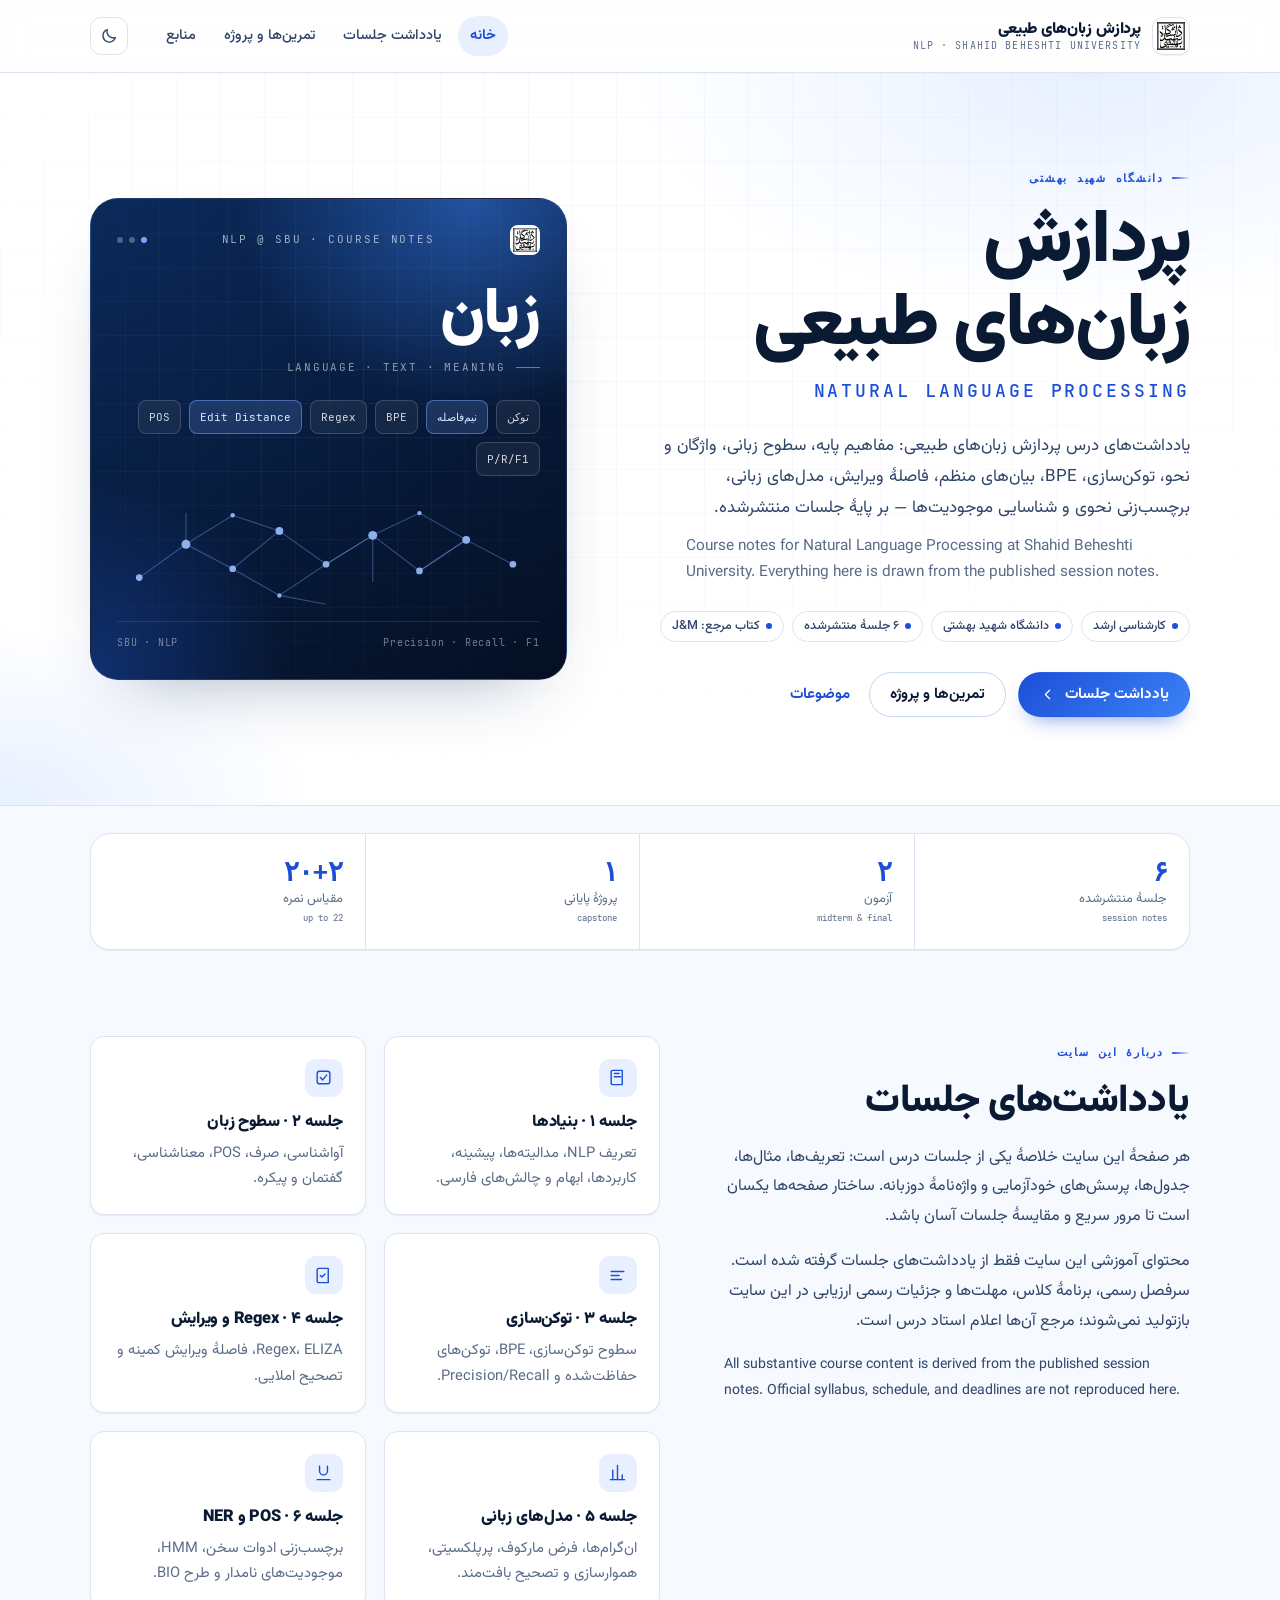
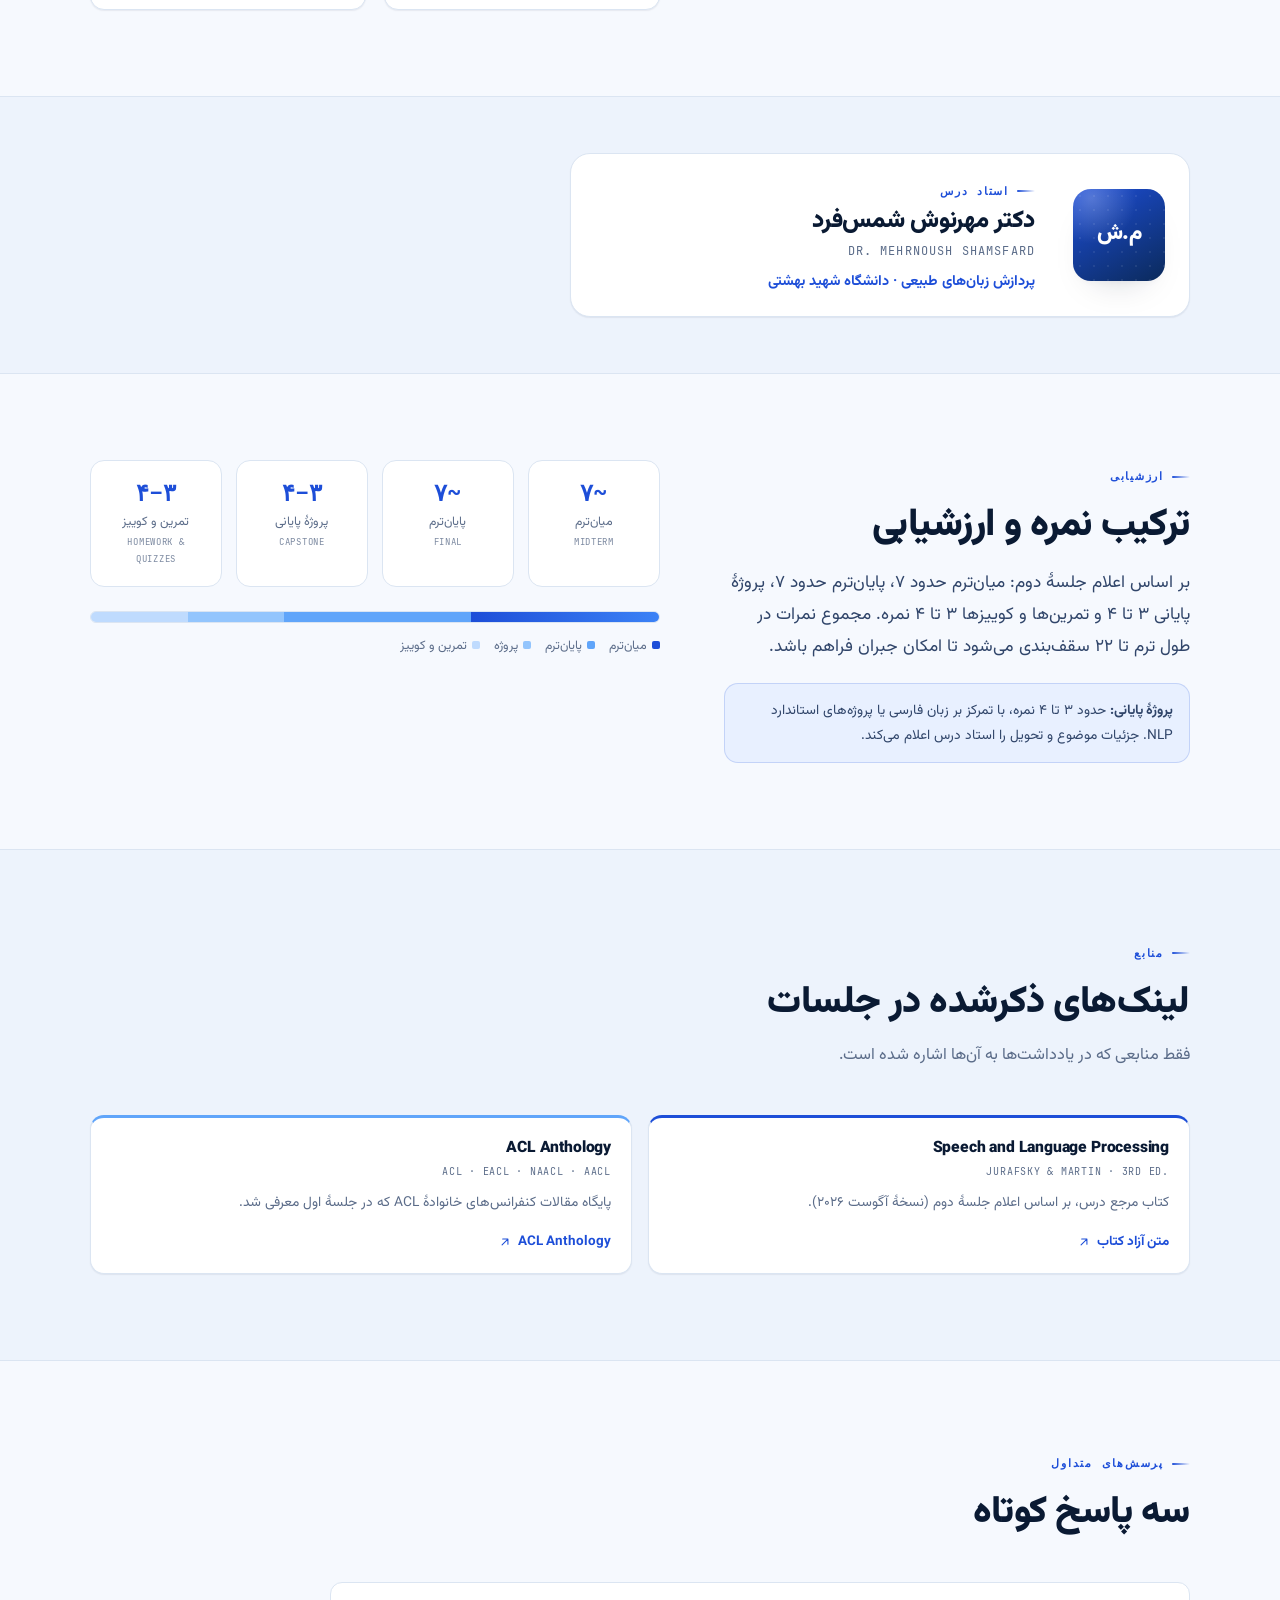
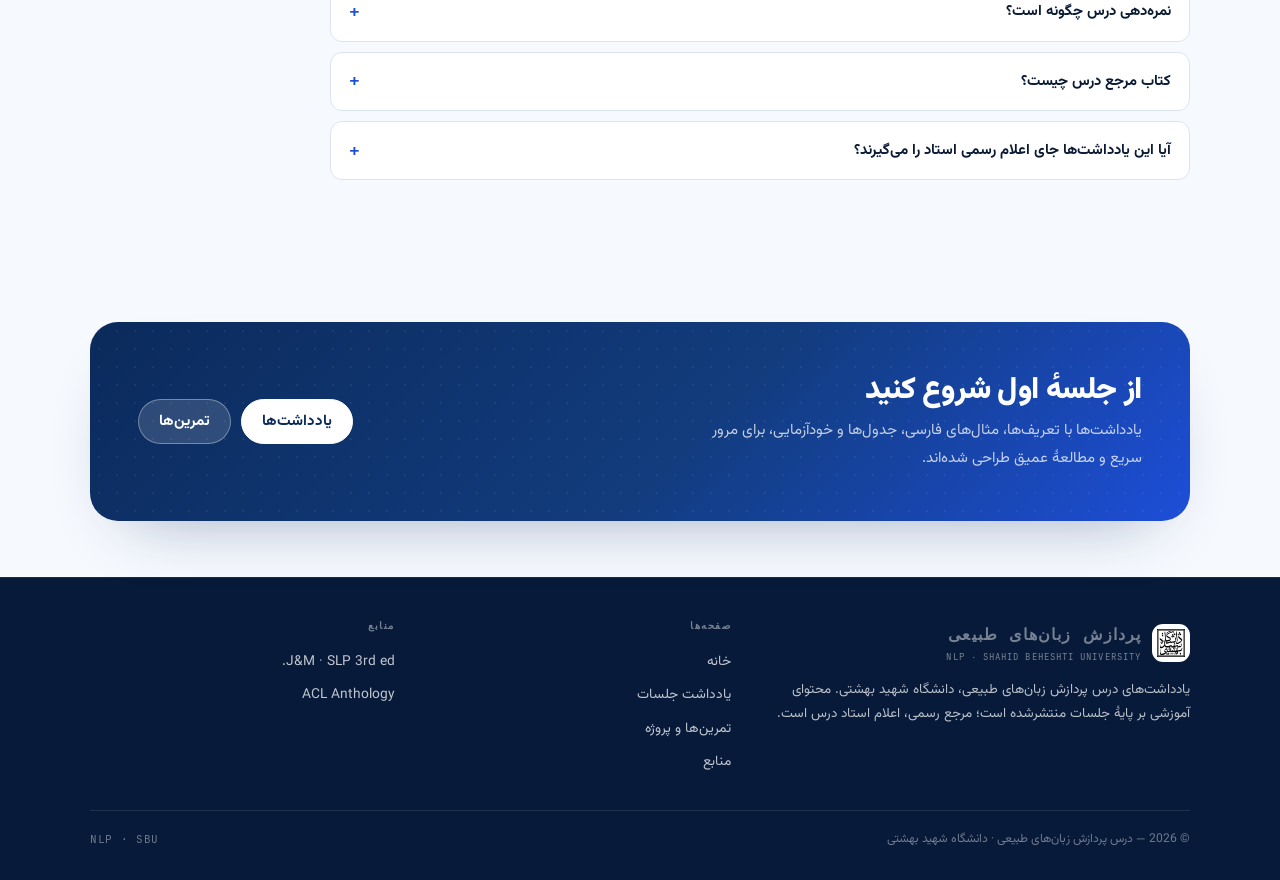
==== index.html @ 265411c3 "Remove schedule table from home page The session table duplicated the topic cards on the same page a" ====
<!doctype html>
<html lang="fa" dir="rtl">
<head>
<meta charset="utf-8">
<meta name="viewport" content="width=device-width, initial-scale=1, viewport-fit=cover">
<title>پردازش زبان‌های طبیعی — دانشگاه شهید بهشتی</title>
<meta name="description" content="یادداشت‌های درس پردازش زبان‌های طبیعی، دانشگاه شهید بهشتی — دکتر مهرنوش شمس‌فرد. مفاهیم پایه، سطوح زبانی، توکن‌سازی، ارزیابی و پیش‌پردازش.">
<meta name="theme-color" content="#1d4ed8">
<meta property="og:title" content="پردازش زبان‌های طبیعی — دانشگاه شهید بهشتی">
<meta property="og:description" content="یادداشت جلسات و منابع درس NLP.">
<meta property="og:type" content="website">
<script>(function(){try{var t=localStorage.getItem("nlp-theme");if(t==="light"||t==="dark")document.documentElement.setAttribute("data-theme",t);}catch(e){}})();</script>
<link rel="icon" href="assets/img/sbu-logo-favicon.svg" type="image/svg+xml">
<link rel="stylesheet" href="assets/css/site.css">
</head>
<body>
<a class="skip-link" href="#main">پرش به محتوای اصلی</a>

<header class="site-header">
  <div class="container header-inner">
    <a class="brand" href="index.html" aria-label="صفحهٔ اصلی درس پردازش زبان‌های طبیعی">
      <span class="brand-logo" aria-hidden="true"><img src="assets/img/sbu-logo.svg" alt=""></span>
      <span class="brand-text">
        <span class="brand-title">پردازش زبان‌های طبیعی</span>
        <span class="brand-sub">NLP · Shahid Beheshti University</span>
      </span>
    </a>
    <nav class="nav" id="site-nav" data-nav aria-label="ناوبری اصلی">
      <a href="index.html" aria-current="page">خانه</a>
      <a href="notes.html">یادداشت جلسات</a>
      <a href="exercises.html">تمرین‌ها و پروژه</a>
      <a href="index.html#resources">منابع</a>
    </nav>
    <div class="header-actions">
      <button class="icon-btn" type="button" data-theme-toggle aria-label="تغییر پوسته" title="تغییر پوسته">
        <svg data-icon-moon viewBox="0 0 24 24" fill="none" stroke="currentColor" stroke-width="1.8" stroke-linecap="round" stroke-linejoin="round" aria-hidden="true"><path d="M20.5 14.2A8.5 8.5 0 0 1 9.8 3.5 8.5 8.5 0 1 0 20.5 14.2Z"/></svg>
        <svg data-icon-sun viewBox="0 0 24 24" fill="none" stroke="currentColor" stroke-width="1.8" stroke-linecap="round" aria-hidden="true" style="display:none"><circle cx="12" cy="12" r="4"/><path d="M12 2v2M12 20v2M4.9 4.9l1.4 1.4M17.7 17.7l1.4 1.4M2 12h2M20 12h2M4.9 19.1l1.4-1.4M17.7 6.3l1.4-1.4"/></svg>
      </button>
      <button class="icon-btn menu-btn" type="button" data-menu-toggle aria-label="باز کردن منو" aria-expanded="false" aria-controls="site-nav">
        <svg viewBox="0 0 24 24" fill="none" stroke="currentColor" stroke-width="1.8" stroke-linecap="round" aria-hidden="true"><path d="M4 7h16M4 12h16M4 17h16"/></svg>
      </button>
    </div>
  </div>
</header>

<main id="main">

  <section class="hero">
    <div class="container hero-inner">
      <div class="hero-copy">
        <div class="eyebrow">دانشگاه شهید بهشتی</div>
        <h1>پردازش زبان‌های طبیعی</h1>
        <div class="hero-en" dir="ltr">Natural Language Processing</div>
        <p class="hero-lead">
          یادداشت‌های درس پردازش زبان‌های طبیعی: مفاهیم پایه، سطوح زبانی، واژگان و نحو،
          توکن‌سازی، BPE، بیان‌های منظم، فاصلهٔ ویرایش، مدل‌های زبانی، برچسب‌زنی نحوی و
          شناسایی موجودیت‌ها — بر پایهٔ جلسات منتشرشده.
        </p>
        <p class="hero-lead-en" dir="ltr">
          Course notes for Natural Language Processing at Shahid Beheshti University.
          Everything here is drawn from the published session notes.
        </p>
        <div class="hero-meta">
          <span class="chip"><span class="dot"></span> کارشناسی ارشد</span>
          <span class="chip"><span class="dot"></span> دانشگاه شهید بهشتی</span>
          <span class="chip"><span class="dot"></span> ۶ جلسهٔ منتشرشده</span>
          <span class="chip"><span class="dot"></span> کتاب مرجع: J&amp;M</span>
        </div>
        <div class="hero-actions">
          <a class="btn btn--primary" href="notes.html">
            یادداشت جلسات
            <svg viewBox="0 0 24 24" fill="none" stroke="currentColor" stroke-width="1.8" stroke-linecap="round" stroke-linejoin="round" aria-hidden="true"><path d="M15 18l-6-6 6-6"/></svg>
          </a>
          <a class="btn btn--ghost" href="exercises.html">تمرین‌ها و پروژه</a>
          <a class="btn btn--quiet" href="#about">موضوعات</a>
        </div>
      </div>

      <div class="hero-panel" aria-hidden="true">
        <div class="panel-top">
          <span class="panel-logo"><img src="assets/img/sbu-logo.svg" alt=""></span>
          <span class="panel-label">NLP @ SBU · Course notes</span>
          <span class="panel-dots"><span></span><span></span><span></span></span>
        </div>
        <div class="panel-type">
          <div class="panel-word">زبان</div>
          <div class="panel-sub">language · text · meaning</div>
          <div class="panel-tokens">
            <span class="token">توکن</span>
            <span class="token token--hot">نیم‌فاصله</span>
            <span class="token">BPE</span>
            <span class="token">Regex</span>
            <span class="token token--hot">Edit Distance</span>
            <span class="token">POS</span>
            <span class="token">P/R/F1</span>
          </div>
        </div>
        <div class="panel-network">
          <svg viewBox="0 0 380 96" fill="none" aria-hidden="true">
            <g stroke="rgba(122,166,255,.42)" stroke-width="1">
              <path d="M20 68 62 38 104 60 146 26 188 56 230 30 272 62 314 34 356 56"/>
              <path d="M62 38 104 12 146 26M188 56 230 30M272 62 314 34M104 60 146 84 188 56M230 30 272 10 314 34M62 38 62 10M146 84 188 92M230 30 230 72"/>
            </g>
            <g fill="#9dc0ff">
              <circle cx="20" cy="68" r="3"/><circle cx="62" cy="38" r="4"/><circle cx="104" cy="60" r="3"/>
              <circle cx="146" cy="26" r="3.5"/><circle cx="188" cy="56" r="3"/><circle cx="230" cy="30" r="4"/>
              <circle cx="272" cy="62" r="3"/><circle cx="314" cy="34" r="3.5"/><circle cx="356" cy="56" r="3"/>
              <circle cx="104" cy="12" r="2"/><circle cx="272" cy="10" r="2"/><circle cx="146" cy="84" r="2"/>
            </g>
          </svg>
        </div>
        <div class="panel-caption">
          <span dir="ltr">Precision · Recall · F1</span>
          <span dir="ltr">SBU · NLP</span>
        </div>
      </div>
    </div>
  </section>

  <div class="container" style="margin-top:-1px">
    <div class="stats" style="margin-top:28px">
      <div class="stat"><div class="stat-value">۶</div><div class="stat-label">جلسهٔ منتشرشده<br><span class="mono" style="font-size:9px" dir="ltr">session notes</span></div></div>
      <div class="stat"><div class="stat-value">۲</div><div class="stat-label">آزمون<br><span class="mono" style="font-size:9px" dir="ltr">midterm &amp; final</span></div></div>
      <div class="stat"><div class="stat-value">۱</div><div class="stat-label">پروژهٔ پایانی<br><span class="mono" style="font-size:9px" dir="ltr">capstone</span></div></div>
      <div class="stat"><div class="stat-value">۲۰+۲</div><div class="stat-label">مقیاس نمره<br><span class="mono" style="font-size:9px" dir="ltr">up to 22</span></div></div>
    </div>
  </div>

  <section class="section" id="about">
    <div class="container split">
      <div>
        <div class="eyebrow">دربارهٔ این سایت</div>
        <h2 style="font-size:clamp(1.7rem,3.2vw,2.4rem);margin-bottom:14px">یادداشت‌های جلسات</h2>
        <div class="prose-block">
          <p>
            هر صفحهٔ این سایت خلاصهٔ یکی از جلسات درس است: تعریف‌ها، مثال‌ها، جدول‌ها،
            پرسش‌های خودآزمایی و واژه‌نامهٔ دوزبانه. ساختار صفحه‌ها یکسان است تا مرور سریع
            و مقایسهٔ جلسات آسان باشد.
          </p>
          <p>
            محتوای آموزشی این سایت فقط از یادداشت‌های جلسات گرفته شده است. سرفصل رسمی، برنامهٔ کلاس، مهلت‌ها و جزئیات رسمی ارزیابی در این سایت بازتولید نمی‌شوند؛ مرجع
            آن‌ها اعلام استاد درس است.
          </p>
          <p class="small muted" dir="ltr" style="margin-top:14px">
            All substantive course content is derived from the published session notes.
            Official syllabus, schedule, and deadlines are not reproduced here.
          </p>
        </div>
      </div>

      <div class="grid grid--2" data-reveal>
        <a class="card" href="sessions/session-01.html" style="text-decoration:none;color:inherit">
          <div class="card-icon"><svg viewBox="0 0 24 24" fill="none" stroke="currentColor" stroke-width="1.8" stroke-linecap="round" stroke-linejoin="round" aria-hidden="true"><path d="M4 19V5a2 2 0 0 1 2-2h12v18H6a2 2 0 0 1-2-2Z"/><path d="M8 7h6M8 11h8"/></svg></div>
          <h3>جلسه ۱ · بنیادها</h3>
          <p>تعریف NLP، مدالیته‌ها، پیشینه، کاربردها، ابهام و چالش‌های فارسی.</p>
        </a>
        <a class="card" href="sessions/session-02.html" style="text-decoration:none;color:inherit">
          <div class="card-icon"><svg viewBox="0 0 24 24" fill="none" stroke="currentColor" stroke-width="1.8" stroke-linecap="round" stroke-linejoin="round" aria-hidden="true"><path d="M4 17V7a3 3 0 0 1 3-3h10a3 3 0 0 1 3 3v10a3 3 0 0 1-3 3H7a3 3 0 0 1-3-3Z"/><path d="m8 12 3 3 5-6"/></svg></div>
          <h3>جلسه ۲ · سطوح زبان</h3>
          <p>آواشناسی، صرف، POS، معناشناسی، گفتمان و پیکره.</p>
        </a>
        <a class="card" href="sessions/session-03.html" style="text-decoration:none;color:inherit">
          <div class="card-icon"><svg viewBox="0 0 24 24" fill="none" stroke="currentColor" stroke-width="1.8" stroke-linecap="round" stroke-linejoin="round" aria-hidden="true"><path d="M4 7h16M4 12h10M4 17h13"/></svg></div>
          <h3>جلسه ۳ · توکن‌سازی</h3>
          <p>سطوح توکن‌سازی، BPE، توکن‌های حفاظت‌شده و Precision/Recall.</p>
        </a>
        <a class="card" href="sessions/session-04.html" style="text-decoration:none;color:inherit">
          <div class="card-icon"><svg viewBox="0 0 24 24" fill="none" stroke="currentColor" stroke-width="1.8" stroke-linecap="round" stroke-linejoin="round" aria-hidden="true"><path d="M4 19V5a2 2 0 0 1 2-2h12v18H6a2 2 0 0 1-2-2Z"/><path d="m8 12 2 2 4-4"/></svg></div>
          <h3>جلسه ۴ · Regex و ویرایش</h3>
          <p>Regex، ELIZA، فاصلهٔ ویرایش کمینه و تصحیح املایی.</p>
        </a>
        <a class="card" href="sessions/session-05.html" style="text-decoration:none;color:inherit">
          <div class="card-icon"><svg viewBox="0 0 24 24" fill="none" stroke="currentColor" stroke-width="1.8" stroke-linecap="round" stroke-linejoin="round" aria-hidden="true"><path d="M3 21h18"/><path d="M6 21V9"/><path d="M12 21V3"/><path d="M18 21v-6"/></svg></div>
          <h3>جلسه ۵ · مدل‌های زبانی</h3>
          <p>ان‌گرام‌ها، فرض مارکوف، پرپلکسیتی، هموارسازی و تصحیح بافت‌مند.</p>
        </a>
        <a class="card" href="sessions/session-06.html" style="text-decoration:none;color:inherit">
          <div class="card-icon"><svg viewBox="0 0 24 24" fill="none" stroke="currentColor" stroke-width="1.8" stroke-linecap="round" stroke-linejoin="round" aria-hidden="true"><path d="M7 4v6a5 5 0 0 0 5 5 5 5 0 0 0 5-5V4"/><path d="M4 21h16"/></svg></div>
          <h3>جلسه ۶ · POS و NER</h3>
          <p>برچسب‌زنی ادوات سخن، HMM، موجودیت‌های نامدار و طرح BIO.</p>
        </a>
      </div>
    </div>
  </section>

  <section class="section section--tight section--soft" id="instructor">
    <div class="container">
      <h2 class="sr-only">استاد درس</h2>
      <div class="instructor" style="grid-template-columns:92px minmax(0,1fr);align-items:center;max-width:620px;padding:20px 24px">
        <div class="instructor-avatar" aria-hidden="true" style="font-size:1.35rem;border-radius:18px"><span>م.ش</span></div>
        <div>
          <div class="eyebrow" style="margin-bottom:4px">استاد درس</div>
          <h3>دکتر مهرنوش شمس‌فرد</h3>
          <div class="en-name" dir="ltr" style="margin-bottom:8px">Dr. Mehrnoush Shamsfard</div>
          <div class="role" style="margin-bottom:0">پردازش زبان‌های طبیعی · دانشگاه شهید بهشتی</div>
        </div>
      </div>
    </div>
  </section>

  <section class="section" id="grading">
    <div class="container">
      <div class="split">
        <div>
          <div class="eyebrow">ارزشیابی</div>
          <h2 style="font-size:clamp(1.7rem,3.2vw,2.4rem);margin-bottom:14px">ترکیب نمره و ارزشیابی</h2>
          <p class="lead">
            بر اساس اعلام جلسهٔ دوم: میان‌ترم حدود ۷، پایان‌ترم حدود ۷، پروژهٔ پایانی ۳ تا ۴ و
            تمرین‌ها و کوییزها ۳ تا ۴ نمره. مجموع نمرات در طول ترم تا ۲۲ سقف‌بندی می‌شود تا
            امکان جبران فراهم باشد.
          </p>
          <div class="grade-note">
            <strong>پروژهٔ پایانی:</strong> حدود ۳ تا ۴ نمره، با تمرکز بر زبان فارسی یا پروژه‌های
            استاندارد NLP. جزئیات موضوع و تحویل را استاد درس اعلام می‌کند.
          </div>
        </div>
        <div>
          <div class="grade-grid">
            <div class="grade-card"><div class="grade-value">~۷</div><div class="grade-label">میان‌ترم<span>Midterm</span></div></div>
            <div class="grade-card"><div class="grade-value">~۷</div><div class="grade-label">پایان‌ترم<span>Final</span></div></div>
            <div class="grade-card"><div class="grade-value">۳–۴</div><div class="grade-label">پروژهٔ پایانی<span>Capstone</span></div></div>
            <div class="grade-card"><div class="grade-value">۳–۴</div><div class="grade-label">تمرین و کوییز<span>Homework &amp; quizzes</span></div></div>
          </div>
          <div class="stack-bar" aria-hidden="true">
            <span class="s1"></span><span class="s2"></span><span class="s3"></span><span class="s4"></span>
          </div>
          <div class="stack-legend">
            <span><i style="background:#1d4ed8"></i>میان‌ترم</span>
            <span><i style="background:#60a5fa"></i>پایان‌ترم</span>
            <span><i style="background:#93c5fd"></i>پروژه</span>
            <span><i style="background:#bfdbfe"></i>تمرین و کوییز</span>
          </div>
        </div>
      </div>
    </div>
  </section>

  <section class="section section--soft" id="resources">
    <div class="container">
      <div class="section-head">
        <div class="eyebrow">منابع</div>
        <h2>لینک‌های ذکرشده در جلسات</h2>
        <p>فقط منابعی که در یادداشت‌ها به آن‌ها اشاره شده است.</p>
      </div>
      <div class="book-grid" style="grid-template-columns:repeat(2,minmax(0,1fr))">
        <article class="book">
          <h3>Speech and Language Processing</h3>
          <div class="book-en" dir="ltr">Jurafsky &amp; Martin · 3rd ed.</div>
          <p>کتاب مرجع درس، بر اساس اعلام جلسهٔ دوم (نسخهٔ آگوست ۲۰۲۶).</p>
          <a class="book-link" href="https://web.stanford.edu/~jurafsky/slp3/" target="_blank" rel="noopener noreferrer">متن آزاد کتاب <svg width="14" height="14" viewBox="0 0 24 24" fill="none" stroke="currentColor" stroke-width="1.8" stroke-linecap="round" stroke-linejoin="round" aria-hidden="true"><path d="M7 17 17 7M8 7h9v9"/></svg></a>
        </article>
        <article class="book book--alt">
          <h3>ACL Anthology</h3>
          <div class="book-en" dir="ltr">ACL · EACL · NAACL · AACL</div>
          <p>پایگاه مقالات کنفرانس‌های خانوادهٔ ACL که در جلسهٔ اول معرفی شد.</p>
          <a class="book-link" href="https://aclanthology.org/" target="_blank" rel="noopener noreferrer">ACL Anthology <svg width="14" height="14" viewBox="0 0 24 24" fill="none" stroke="currentColor" stroke-width="1.8" stroke-linecap="round" stroke-linejoin="round" aria-hidden="true"><path d="M7 17 17 7M8 7h9v9"/></svg></a>
        </article>
      </div>
    </div>
  </section>

  <section class="section" id="faq">
    <div class="container">
      <div class="section-head">
        <div class="eyebrow">پرسش‌های متداول</div>
        <h2>سه پاسخ کوتاه</h2>
      </div>
      <div class="faq" style="max-width:860px">
        <details class="faq-item">
          <summary>نمره‌دهی درس چگونه است؟</summary>
          <div class="faq-body"><p>بر اساس اعلام جلسهٔ دوم: میان‌ترم حدود ۷، پایان‌ترم حدود ۷، پروژهٔ پایانی ۳ تا ۴ و تمرین‌ها و کوییزها ۳ تا ۴ نمره. مجموع تا ۲۲ سقف‌بندی می‌شود. هر تغییری را از اعلام رسمی استاد پیگیری کنید.</p></div>
        </details>
        <details class="faq-item">
          <summary>کتاب مرجع درس چیست؟</summary>
          <div class="faq-body"><p><span dir="ltr">Speech and Language Processing</span> نوشتهٔ Jurafsky و Martin، ویرایش سوم (نسخهٔ آگوست ۲۰۲۶). لینک متن آزاد در بخش منابع آمده است.</p></div>
        </details>
        <details class="faq-item">
          <summary>آیا این یادداشت‌ها جای اعلام رسمی استاد را می‌گیرند؟</summary>
          <div class="faq-body"><p>نه. این صفحه‌ها خلاصهٔ مطالعاتی بر پایهٔ جلسات‌اند. سرفصل رسمی، برنامهٔ کلاس، مهلت‌ها و جزئیات تحویل را از اعلام استاد درس پیگیری کنید.</p></div>
        </details>
      </div>
    </div>
  </section>

  <section class="section section--tight">
    <div class="container">
      <div class="cta-band">
        <div>
          <h2>از جلسهٔ اول شروع کنید</h2>
          <p>یادداشت‌ها با تعریف‌ها، مثال‌های فارسی، جدول‌ها و خودآزمایی، برای مرور سریع و مطالعهٔ عمیق طراحی شده‌اند.</p>
        </div>
        <div class="cta-actions">
          <a class="btn btn--ghost" href="notes.html">یادداشت‌ها</a>
          <a class="btn btn--primary" href="exercises.html">تمرین‌ها</a>
        </div>
      </div>
    </div>
  </section>

</main>

<footer class="site-footer">
  <div class="container">
    <div class="footer-grid">
      <div>
        <a class="footer-brand" href="index.html">
          <span class="brand-logo" aria-hidden="true"><img src="assets/img/sbu-logo.svg" alt=""></span>
          <span><strong>پردازش زبان‌های طبیعی</strong><span>NLP · Shahid Beheshti University</span></span>
        </a>
        <p>یادداشت‌های درس پردازش زبان‌های طبیعی، دانشگاه شهید بهشتی. محتوای آموزشی بر پایهٔ جلسات منتشرشده است؛ مرجع رسمی، اعلام استاد درس است.</p>
      </div>
      <div class="footer-col">
        <h3>صفحه‌ها</h3>
        <a href="index.html">خانه</a>
        <a href="notes.html">یادداشت جلسات</a>
        <a href="exercises.html">تمرین‌ها و پروژه</a>
        <a href="index.html#resources">منابع</a>
      </div>
      <div class="footer-col">
        <h3>منابع</h3>
        <a href="https://web.stanford.edu/~jurafsky/slp3/" target="_blank" rel="noopener noreferrer">J&amp;M · SLP 3rd ed.</a>
        <a href="https://aclanthology.org/" target="_blank" rel="noopener noreferrer">ACL Anthology</a>
      </div>
    </div>
    <div class="footer-bottom">
      <span>© <span data-year>2026</span> — درس پردازش زبان‌های طبیعی · دانشگاه شهید بهشتی</span>
      <span class="mono">NLP · SBU</span>
    </div>
  </div>
</footer>

<script src="assets/js/site.js" defer></script>
</body>
</html>
---- assets/css/site.css ----
/* ==========================================================================
   NLP @ SBU — course site stylesheet
   Blue / white editorial system · Persian-first, bilingual · no CDN
   ========================================================================== */

/* ---------- Fonts (local) ---------- */
@font-face {
  font-family: "Vazirmatn";
  src: url("../fonts/Vazirmatn-Regular.woff2") format("woff2");
  font-weight: 400;
  font-style: normal;
  font-display: swap;
}
@font-face {
  font-family: "Vazirmatn";
  src: url("../fonts/Vazirmatn-Medium.woff2") format("woff2");
  font-weight: 500;
  font-style: normal;
  font-display: swap;
}
@font-face {
  font-family: "Vazirmatn";
  src: url("../fonts/Vazirmatn-Bold.woff2") format("woff2");
  font-weight: 700;
  font-style: normal;
  font-display: swap;
}
@font-face {
  font-family: "Vazirmatn";
  src: url("../fonts/Vazirmatn-Black.woff2") format("woff2");
  font-weight: 900;
  font-style: normal;
  font-display: swap;
}
@font-face {
  font-family: "JetBrains Mono";
  src: url("../fonts/JetBrainsMono-Regular.woff2") format("woff2");
  font-weight: 400;
  font-style: normal;
  font-display: swap;
}
@font-face {
  font-family: "JetBrains Mono";
  src: url("../fonts/JetBrainsMono-SemiBold.woff2") format("woff2");
  font-weight: 600;
  font-style: normal;
  font-display: swap;
}

/* ---------- Tokens ---------- */
:root {
  color-scheme: light;
  --bg: #f6f9fe;
  --bg-grid: rgba(29, 78, 216, 0.045);
  --surface: #ffffff;
  --surface-2: #edf3fc;
  --surface-3: #e3ecfa;
  --ink: #0a1a33;
  --ink-2: #30456a;
  --muted: #5b6c89;
  --line: #dbe5f2;
  --line-2: #c8d7ea;
  --brand: #1d4ed8;
  --brand-2: #2563eb;
  --brand-3: #0b2a5b;
  --brand-soft: #e8f0ff;
  --brand-soft-2: #d8e6ff;
  --on-brand: #ffffff;
  --good: #0b7a66;
  --good-soft: #e4f6f1;
  --warn: #925100;
  --warn-soft: #fff3da;
  --bad: #b42318;
  --bad-soft: #ffefed;
  --violet: #5b3fd1;
  --violet-soft: #f0ecff;
  --cyan: #0e6f86;
  --cyan-soft: #e6f6fa;
  --shadow-1: 0 1px 2px rgba(10, 26, 51, 0.04), 0 1px 1px rgba(10, 26, 51, 0.03);
  --shadow-2: 0 18px 38px -24px rgba(10, 26, 51, 0.28), 0 4px 10px -6px rgba(10, 26, 51, 0.08);
  --shadow-3: 0 30px 70px -40px rgba(11, 42, 91, 0.45);
  --ring: 0 0 0 3px rgba(37, 99, 235, 0.2);
  --radius-s: 9px;
  --radius-m: 14px;
  --radius-l: 20px;
  --radius-xl: 28px;
  --font: "Vazirmatn", "Segoe UI", Tahoma, system-ui, sans-serif;
  --mono: "JetBrains Mono", ui-monospace, "SF Mono", Consolas, monospace;
  --container: 1140px;
  --prose: 760px;
  --header-h: 72px;
}

@media (prefers-color-scheme: dark) {
  :root:not([data-theme="light"]) {
    color-scheme: dark;
    --bg: #060e1c;
    --bg-grid: rgba(111, 157, 255, 0.05);
    --surface: #0b1729;
    --surface-2: #101f36;
    --surface-3: #162945;
    --ink: #eaf1ff;
    --ink-2: #bdcce6;
    --muted: #91a4c4;
    --line: #1b2d4a;
    --line-2: #29415f;
    --brand: #7aa6ff;
    --brand-2: #93b8ff;
    --brand-3: #dce9ff;
    --brand-soft: #102647;
    --brand-soft-2: #16335a;
    --on-brand: #04122a;
    --good: #61d3b9;
    --good-soft: #0c2c29;
    --warn: #f0b45e;
    --warn-soft: #32240b;
    --bad: #ff9188;
    --bad-soft: #3a1414;
    --violet: #b9a7ff;
    --violet-soft: #241c45;
    --cyan: #6ecfe4;
    --cyan-soft: #0b2b34;
    --shadow-1: 0 1px 2px rgba(0, 0, 0, 0.4);
    --shadow-2: 0 18px 38px -24px rgba(0, 0, 0, 0.7), 0 4px 10px -6px rgba(0, 0, 0, 0.4);
    --shadow-3: 0 30px 70px -40px rgba(0, 0, 0, 0.85);
    --ring: 0 0 0 3px rgba(122, 166, 255, 0.28);
  }
}
:root[data-theme="dark"] {
  color-scheme: dark;
  --bg: #060e1c;
  --bg-grid: rgba(111, 157, 255, 0.05);
  --surface: #0b1729;
  --surface-2: #101f36;
  --surface-3: #162945;
  --ink: #eaf1ff;
  --ink-2: #bdcce6;
  --muted: #91a4c4;
  --line: #1b2d4a;
  --line-2: #29415f;
  --brand: #7aa6ff;
  --brand-2: #93b8ff;
  --brand-3: #dce9ff;
  --brand-soft: #102647;
  --brand-soft-2: #16335a;
  --on-brand: #04122a;
  --good: #61d3b9;
  --good-soft: #0c2c29;
  --warn: #f0b45e;
  --warn-soft: #32240b;
  --bad: #ff9188;
  --bad-soft: #3a1414;
  --violet: #b9a7ff;
  --violet-soft: #241c45;
  --cyan: #6ecfe4;
  --cyan-soft: #0b2b34;
  --shadow-1: 0 1px 2px rgba(0, 0, 0, 0.4);
  --shadow-2: 0 18px 38px -24px rgba(0, 0, 0, 0.7), 0 4px 10px -6px rgba(0, 0, 0, 0.4);
  --shadow-3: 0 30px 70px -40px rgba(0, 0, 0, 0.85);
  --ring: 0 0 0 3px rgba(122, 166, 255, 0.28);
}

/* ---------- Reset ---------- */
*,
*::before,
*::after { box-sizing: border-box; }
html {
  -webkit-text-size-adjust: 100%;
  text-size-adjust: 100%;
  scroll-behavior: smooth;
  scroll-padding-top: calc(var(--header-h) + 24px);
}
@media (prefers-reduced-motion: reduce) {
  html { scroll-behavior: auto; }
  *, *::before, *::after { animation-duration: 0.001ms !important; animation-iteration-count: 1 !important; transition-duration: 0.001ms !important; }
}
body {
  margin: 0;
  background: var(--bg);
  color: var(--ink);
  font-family: var(--font);
  font-size: 16px;
  line-height: 1.85;
  font-weight: 400;
  -webkit-font-smoothing: antialiased;
  -moz-osx-font-smoothing: grayscale;
  overflow-wrap: break-word;
}
img, svg { max-width: 100%; display: block; }
a { color: var(--brand); text-underline-offset: 3px; text-decoration-thickness: 1px; }
a:hover { color: var(--brand-2); }
button, input, select, textarea { font: inherit; color: inherit; }
button { cursor: pointer; }
h1, h2, h3, h4, h5, h6 { margin: 0; line-height: 1.35; font-weight: 800; letter-spacing: -0.012em; }
p { margin: 0 0 1em; }
ul, ol { margin: 0 0 1em; padding-inline-start: 1.5em; }
li { margin-bottom: 0.35em; }
::selection { background: var(--brand-soft-2); color: var(--ink); }
:focus-visible { outline: 2px solid var(--brand); outline-offset: 3px; border-radius: 4px; }
hr { border: 0; border-top: 1px solid var(--line); margin: 2.2rem 0; }

/* Persian / English direction helpers */
[lang="fa"], .fa { font-family: var(--font); }
[dir="rtl"] { text-align: right; }
[dir="ltr"] { text-align: left; }
.ltr { direction: ltr; text-align: left; unicode-bidi: isolate; }
.rtl { direction: rtl; text-align: right; unicode-bidi: isolate; }
.mono { font-family: var(--mono); }

/* ---------- Layout ---------- */
.container {
  width: 100%;
  max-width: var(--container);
  margin-inline: auto;
  padding-inline: max(20px, env(safe-area-inset-left, 0px)) max(20px, env(safe-area-inset-right, 0px));
}
.container--narrow { max-width: 900px; }
.section { padding-block: clamp(48px, 7vw, 86px); }
.section--tight { padding-block: clamp(34px, 5vw, 56px); }
.section--soft { background: var(--surface-2); border-block: 1px solid var(--line); }
.skip-link {
  position: absolute; inset-inline-start: 12px; top: -80px; z-index: 100;
  background: var(--brand); color: var(--on-brand); padding: 10px 16px;
  border-radius: 0 0 10px 10px; font-weight: 700; transition: top .15s;
}
.skip-link:focus { top: 0; }
.eyebrow {
  display: inline-flex; align-items: center; gap: 8px;
  font-family: var(--mono); font-size: 11px; font-weight: 600;
  letter-spacing: .16em; text-transform: uppercase; color: var(--brand);
  margin-bottom: 14px;
}
.eyebrow::before {
  content: ""; width: 18px; height: 2px; border-radius: 2px;
  background: linear-gradient(90deg, var(--brand), transparent);
}
.eyebrow--muted { color: var(--muted); }
.section-head { max-width: 720px; margin-bottom: clamp(26px, 4vw, 44px); }
.section-head h2 {
  font-size: clamp(1.65rem, 3.1vw, 2.35rem);
  color: var(--ink);
  margin-bottom: 12px;
  text-wrap: balance;
}
.section-head p { color: var(--muted); margin: 0; font-size: 1.02rem; }
.section-head--center { margin-inline: auto; text-align: center; }
.section-head--center .eyebrow { justify-content: center; }
.section-head--center .eyebrow::before { display: none; }
.muted { color: var(--muted); }
.small { font-size: 0.88rem; }
.lead { font-size: 1.08rem; color: var(--ink-2); }
.sr-only {
  position: absolute; width: 1px; height: 1px; padding: 0; margin: -1px;
  overflow: hidden; clip: rect(0,0,0,0); white-space: nowrap; border: 0;
}

/* ---------- Header ---------- */
.site-header {
  position: sticky; top: env(safe-area-inset-top, 0px); z-index: 60;
  background: color-mix(in srgb, var(--surface) 86%, transparent);
  -webkit-backdrop-filter: blur(14px) saturate(1.4);
  backdrop-filter: blur(14px) saturate(1.4);
  border-bottom: 1px solid var(--line);
}
.header-inner {
  height: var(--header-h);
  display: flex; align-items: center; gap: 18px;
}
.brand {
  display: flex; align-items: center; gap: 11px; text-decoration: none;
  color: var(--ink); flex: none; min-width: 0;
}
.brand-mark {
  width: 38px; height: 38px; border-radius: 11px; flex: none;
  background:
    radial-gradient(120% 120% at 20% 10%, #5b8cff 0%, transparent 55%),
    linear-gradient(140deg, #1d4ed8, #0b2a5b);
  color: #fff; display: grid; place-items: center;
  font-family: var(--mono); font-size: 15px; font-weight: 600; letter-spacing: -0.06em;
  box-shadow: inset 0 1px 0 rgba(255,255,255,.28), 0 4px 12px -6px rgba(29,78,216,.7);
}
.brand-logo {
  width: 38px; height: 38px; border-radius: 11px; flex: none;
  background: #fff; border: 1px solid var(--line);
  display: grid; place-items: center; padding: 4px;
  box-shadow: var(--shadow-1);
}
.brand-logo img { width: 100%; height: 100%; object-fit: contain; }
.footer-brand .brand-logo { border-color: rgba(255,255,255,.18); box-shadow: none; }
.panel-logo {
  width: 30px; height: 30px; border-radius: 8px; flex: none;
  background: #fff; display: grid; place-items: center; padding: 3px;
}
.panel-logo img { width: 100%; height: 100%; object-fit: contain; }
.brand-text { display: flex; flex-direction: column; line-height: 1.25; min-width: 0; }
.brand-title { font-weight: 800; font-size: 0.98rem; letter-spacing: -0.01em; white-space: nowrap; }
.brand-sub { font-family: var(--mono); font-size: 9.5px; letter-spacing: .12em; text-transform: uppercase; color: var(--muted); white-space: nowrap; }
.nav { margin-inline-start: auto; display: flex; align-items: center; gap: 4px; }
.nav a {
  display: inline-flex; align-items: center; gap: 6px;
  padding: 7px 12px; border-radius: 999px; text-decoration: none;
  color: var(--ink-2); font-size: 0.9rem; font-weight: 500;
  transition: background .15s, color .15s;
}
.nav a:hover { color: var(--brand); background: var(--brand-soft); }
.nav a[aria-current="page"] { color: var(--brand); background: var(--brand-soft); font-weight: 700; }
.header-actions { display: flex; align-items: center; gap: 8px; margin-inline-start: 8px; }
.icon-btn {
  width: 38px; height: 38px; display: grid; place-items: center;
  border: 1px solid var(--line); border-radius: 11px;
  background: var(--surface); color: var(--ink-2);
  transition: border-color .15s, color .15s, background .15s;
}
.icon-btn:hover { color: var(--brand); border-color: var(--brand); background: var(--brand-soft); }
.icon-btn svg { width: 18px; height: 18px; }
.menu-btn { display: none; }
@media (max-width: 860px) {
  .brand-sub { display: none; }
  .nav {
    position: absolute; inset-inline: 0; top: var(--header-h);
    background: var(--surface); border-bottom: 1px solid var(--line);
    padding: 10px 20px 16px; flex-direction: column; align-items: stretch;
    gap: 2px; box-shadow: var(--shadow-2); display: none;
  }
  .nav[data-open="true"] { display: flex; }
  .nav a { padding: 11px 12px; border-radius: 10px; font-size: 0.95rem; }
  .menu-btn { display: grid; }
  .header-actions { margin-inline-start: auto; }
}
@media (max-width: 420px) {
  :root { --header-h: 64px; }
  .brand-title { font-size: 0.9rem; }
  .brand-mark { width: 34px; height: 34px; border-radius: 10px; }
  .brand-logo { width: 34px; height: 34px; border-radius: 10px; }
}

/* ---------- Buttons ---------- */
.btn {
  display: inline-flex; align-items: center; justify-content: center; gap: 9px;
  padding: 11px 20px; border-radius: 999px; border: 1px solid transparent;
  font-weight: 700; font-size: 0.94rem; text-decoration: none; line-height: 1.4;
  transition: transform .15s, box-shadow .15s, background .15s, border-color .15s, color .15s;
  white-space: nowrap;
}
.btn svg { width: 17px; height: 17px; }
.btn:hover { transform: translateY(-1px); }
.btn--primary {
  background: linear-gradient(135deg, var(--brand), #3b82f6);
  color: #fff; box-shadow: 0 10px 22px -12px rgba(29,78,216,.75);
}
.btn--primary:hover { color: #fff; box-shadow: 0 14px 28px -12px rgba(29,78,216,.85); }
.btn--ghost { background: var(--surface); border-color: var(--line-2); color: var(--ink); }
.btn--ghost:hover { border-color: var(--brand); color: var(--brand); background: var(--brand-soft); }
.btn--quiet { background: transparent; color: var(--brand); border-color: transparent; padding-inline: 6px; }
.btn-row { display: flex; flex-wrap: wrap; gap: 12px; align-items: center; }

/* ---------- Hero ---------- */
.hero {
  position: relative; overflow: hidden;
  border-bottom: 1px solid var(--line);
  background:
    radial-gradient(60% 55% at 85% 0%, var(--brand-soft) 0%, transparent 60%),
    radial-gradient(45% 45% at 0% 100%, var(--brand-soft) 0%, transparent 55%),
    var(--surface);
}
.hero::before {
  content: ""; position: absolute; inset: 0; pointer-events: none;
  background-image:
    linear-gradient(var(--bg-grid) 1px, transparent 1px),
    linear-gradient(90deg, var(--bg-grid) 1px, transparent 1px);
  background-size: 44px 44px;
  mask-image: radial-gradient(75% 70% at 50% 30%, #000 20%, transparent 100%);
  -webkit-mask-image: radial-gradient(75% 70% at 50% 30%, #000 20%, transparent 100%);
}
.hero-inner {
  position: relative; display: grid;
  grid-template-columns: minmax(0, 1.08fr) minmax(0, 0.92fr);
  gap: clamp(32px, 5vw, 70px); align-items: center;
  padding-block: clamp(50px, 7vw, 88px);
}
.hero-copy h1 {
  font-size: clamp(2.6rem, 5.8vw, 4.9rem);
  line-height: 1.12; font-weight: 900; letter-spacing: -0.025em;
  margin-bottom: 6px;
  text-wrap: balance;
}
.hero-en, .page-en, .session-hero .h1-en,
.instructor .en-name, .book-en { text-align: right; }
.hero-en {
  font-size: clamp(0.95rem, 1.5vw, 1.15rem); font-weight: 600;
  color: var(--brand); letter-spacing: 0.16em; text-transform: uppercase;
  font-family: var(--mono); margin-bottom: 22px;
}
.hero-lead {
  max-width: 54ch; color: var(--ink-2); font-size: 1.06rem;
  margin-bottom: 8px;
}
.hero-lead-en {
  max-width: 56ch; color: var(--muted); font-size: 0.96rem; line-height: 1.7;
  margin-bottom: 26px;
}
.hero-meta {
  display: flex; flex-wrap: wrap; gap: 8px; margin-bottom: 30px;
}
.chip {
  display: inline-flex; align-items: center; gap: 6px;
  padding: 5px 11px; border: 1px solid var(--line);
  border-radius: 999px; background: var(--surface);
  color: var(--ink-2); font-size: 0.78rem; font-weight: 500; line-height: 1.5;
}
.chip .dot { width: 6px; height: 6px; border-radius: 50%; background: var(--brand); flex: none; }
.chip--soft { background: var(--brand-soft); border-color: transparent; color: var(--brand); }
.hero-actions { display: flex; flex-wrap: wrap; gap: 12px; }

/* Hero visual panel */
.hero-panel {
  position: relative; min-height: 420px; border-radius: var(--radius-xl);
  background:
    radial-gradient(90% 80% at 80% 0%, rgba(59,130,246,.5) 0%, transparent 55%),
    radial-gradient(70% 70% at 0% 100%, rgba(37,99,235,.32) 0%, transparent 60%),
    linear-gradient(150deg, #0b2a5b 0%, #071a3a 55%, #050f23 100%);
  color: #fff; overflow: hidden; padding: 26px;
  border: 1px solid rgba(255, 255, 255, .08);
  box-shadow: var(--shadow-3);
  display: flex; flex-direction: column; justify-content: space-between;
  isolation: isolate;
}
@media (prefers-color-scheme: dark) {
  :root:not([data-theme="light"]) .hero-panel { border-color: rgba(122, 166, 255, .18); }
}
:root[data-theme="dark"] .hero-panel { border-color: rgba(122, 166, 255, .18); }
.hero-panel::before {
  content: ""; position: absolute; inset: 0; z-index: -1;
  background-image:
    linear-gradient(rgba(255,255,255,.055) 1px, transparent 1px),
    linear-gradient(90deg, rgba(255,255,255,.055) 1px, transparent 1px);
  background-size: 34px 34px;
  mask-image: radial-gradient(80% 80% at 50% 40%, #000 10%, transparent 100%);
  -webkit-mask-image: radial-gradient(80% 80% at 50% 40%, #000 10%, transparent 100%);
}
.panel-top { display: flex; align-items: center; justify-content: space-between; gap: 12px; }
.panel-label {
  font-family: var(--mono); font-size: 10.5px; letter-spacing: .18em;
  text-transform: uppercase; color: rgba(255,255,255,.62);
}
.panel-dots { display: flex; gap: 6px; }
.panel-dots span { width: 6px; height: 6px; border-radius: 50%; background: rgba(255,255,255,.28); }
.panel-dots span:first-child { background: #7aa6ff; }
.panel-type { position: relative; padding-block: 26px; }
.panel-word {
  font-size: clamp(2.6rem, 5vw, 4.2rem); font-weight: 900; line-height: 1.1;
  color: #fff; letter-spacing: -0.02em; margin-bottom: 6px;
}
.panel-sub {
  font-family: var(--mono); font-size: 11px; letter-spacing: .16em;
  text-transform: uppercase; color: rgba(255,255,255,.55);
  display: flex; align-items: center; gap: 10px;
}
.panel-sub::before { content: ""; width: 24px; height: 1px; background: rgba(255,255,255,.4); }
.panel-tokens { display: flex; flex-wrap: wrap; gap: 8px; margin-top: 22px; }
.token {
  font-family: var(--mono); font-size: 11px; padding: 6px 10px;
  border: 1px solid rgba(255,255,255,.16); border-radius: 8px;
  background: rgba(255,255,255,.06); color: rgba(255,255,255,.82);
  backdrop-filter: blur(4px);
}
.token--hot { background: rgba(122,166,255,.18); border-color: rgba(122,166,255,.5); color: #dbe8ff; }
.panel-network { margin-top: auto; opacity: .9; }
.panel-network svg { width: 100%; height: auto; }
.panel-caption {
  margin-top: 12px; display: flex; justify-content: space-between; gap: 10px;
  font-family: var(--mono); font-size: 10px; letter-spacing: .08em;
  color: rgba(255,255,255,.45); border-top: 1px solid rgba(255,255,255,.1);
  padding-top: 12px;
}
@media (max-width: 940px) {
  .hero-inner { grid-template-columns: 1fr; padding-block: 48px 56px; }
  .hero-panel { min-height: 340px; max-width: 560px; }
  .hero-copy h1 { font-size: clamp(2.4rem, 8vw, 3.8rem); }
}
@media (max-width: 520px) {
  .hero-panel { min-height: 300px; padding: 20px; border-radius: 22px; }
  .panel-word { font-size: 2.2rem; }
  .panel-tokens { gap: 6px; }
  .token { font-size: 10px; padding: 5px 8px; }
}

/* ---------- Stats strip ---------- */
.stats {
  display: grid; grid-template-columns: repeat(4, minmax(0, 1fr));
  border: 1px solid var(--line); border-radius: var(--radius-l);
  background: var(--surface); overflow: hidden; box-shadow: var(--shadow-1);
}
.stat { padding: 20px 22px; border-inline-start: 1px solid var(--line); }
.stat:first-child { border-inline-start: 0; }
.stat-value {
  font-family: var(--mono); font-size: clamp(1.35rem, 2.4vw, 1.75rem);
  font-weight: 600; color: var(--brand); line-height: 1.2; margin-bottom: 3px;
  letter-spacing: -0.03em;
}
.stat-label { font-size: 0.8rem; color: var(--muted); line-height: 1.5; }
@media (max-width: 720px) {
  .stats { grid-template-columns: repeat(2, minmax(0, 1fr)); }
  .stat:nth-child(3) { border-inline-start: 0; border-top: 1px solid var(--line); }
  .stat:nth-child(4) { border-top: 1px solid var(--line); }
}

/* ---------- Cards / grids ---------- */
.grid { display: grid; gap: 18px; }
.grid--2 { grid-template-columns: repeat(2, minmax(0, 1fr)); }
.grid--3 { grid-template-columns: repeat(3, minmax(0, 1fr)); }
.grid--4 { grid-template-columns: repeat(4, minmax(0, 1fr)); }
@media (max-width: 940px) { .grid--4 { grid-template-columns: repeat(2, minmax(0, 1fr)); } .grid--3 { grid-template-columns: repeat(2, minmax(0, 1fr)); } }
@media (max-width: 640px) { .grid--2, .grid--3, .grid--4 { grid-template-columns: 1fr; } }

.card {
  background: var(--surface); border: 1px solid var(--line);
  border-radius: var(--radius-m); padding: 22px;
  box-shadow: var(--shadow-1);
  transition: border-color .18s, box-shadow .18s, transform .18s;
}
.card:hover { border-color: var(--line-2); box-shadow: var(--shadow-2); transform: translateY(-2px); }
.card h3 { font-size: 1.02rem; margin-bottom: 8px; }
.card p { color: var(--muted); font-size: 0.92rem; margin-bottom: 0; line-height: 1.75; }
.card-icon {
  width: 38px; height: 38px; display: grid; place-items: center;
  border-radius: 11px; background: var(--brand-soft); color: var(--brand);
  margin-bottom: 14px;
}
.card-icon svg { width: 19px; height: 19px; }
.card-num {
  font-family: var(--mono); font-size: 10px; letter-spacing: .14em;
  text-transform: uppercase; color: var(--muted); margin-bottom: 12px;
}

/* About split */
.split {
  display: grid; grid-template-columns: minmax(0, 0.9fr) minmax(0, 1.1fr);
  gap: clamp(28px, 5vw, 64px); align-items: start;
}
@media (max-width: 900px) { .split { grid-template-columns: 1fr; } }
.prose-block p { color: var(--ink-2); }
.prose-block p:last-child { margin-bottom: 0; }
.fact-list { list-style: none; margin: 0; padding: 0; }
.fact-list li {
  display: grid; grid-template-columns: 120px 1fr; gap: 14px;
  padding: 12px 0; border-bottom: 1px solid var(--line); font-size: 0.92rem;
}
.fact-list li:first-child { border-top: 1px solid var(--line); }
.fact-list dt, .fact-list .k {
  font-family: var(--mono); font-size: 10.5px; letter-spacing: .1em;
  text-transform: uppercase; color: var(--muted); padding-top: 3px;
}
.fact-list .v { color: var(--ink-2); }
@media (max-width: 520px) { .fact-list li { grid-template-columns: 1fr; gap: 2px; } }

/* ---------- Instructor ---------- */
.instructor {
  display: grid; grid-template-columns: 180px minmax(0, 1fr);
  gap: clamp(22px, 4vw, 38px); align-items: start;
  background: var(--surface); border: 1px solid var(--line);
  border-radius: var(--radius-l); padding: clamp(22px, 4vw, 36px);
  box-shadow: var(--shadow-1);
}
.instructor-avatar {
  aspect-ratio: 1; border-radius: 22px; display: grid; place-items: center;
  background:
    radial-gradient(90% 90% at 20% 10%, rgba(255,255,255,.25), transparent 55%),
    linear-gradient(150deg, var(--brand), #0b2a5b);
  color: #fff; font-size: 2.4rem; font-weight: 900; letter-spacing: -0.03em;
  box-shadow: var(--shadow-2);
  position: relative; overflow: hidden;
}
.instructor-avatar::after {
  content: ""; position: absolute; inset: 0;
  background-image: radial-gradient(rgba(255,255,255,.22) 1px, transparent 1px);
  background-size: 14px 14px; opacity: .35;
}
.instructor-avatar span { position: relative; z-index: 1; }
.instructor h3 { font-size: clamp(1.25rem, 2vw, 1.5rem); margin-bottom: 2px; }
.instructor .en-name {
  font-family: var(--mono); font-size: 0.72rem; letter-spacing: .1em;
  color: var(--muted); text-transform: uppercase; margin-bottom: 12px;
}
.instructor .role { color: var(--brand); font-weight: 600; font-size: 0.9rem; margin-bottom: 12px; }
.instructor p { color: var(--ink-2); font-size: 0.94rem; }
.instructor .tags { display: flex; flex-wrap: wrap; gap: 7px; margin: 14px 0 18px; }
.tag {
  display: inline-block; padding: 4px 10px; border-radius: 999px;
  background: var(--surface-2); border: 1px solid var(--line);
  color: var(--ink-2); font-size: 0.75rem; line-height: 1.6;
}
.tag--brand { background: var(--brand-soft); border-color: transparent; color: var(--brand); }
@media (max-width: 640px) {
  .instructor { grid-template-columns: 1fr; }
  .instructor-avatar { width: 110px; font-size: 1.7rem; border-radius: 18px; }
}

/* ---------- Syllabus ---------- */
.syllabus {
  border: 1px solid var(--line); border-radius: var(--radius-l);
  background: var(--surface); overflow: hidden; box-shadow: var(--shadow-1);
}
.syllabus-item {
  display: grid; grid-template-columns: 54px minmax(0, 1fr) auto;
  gap: 16px; align-items: center; padding: 15px 20px;
  border-bottom: 1px solid var(--line);
  transition: background .15s;
}
.syllabus-item:last-child { border-bottom: 0; }
.syllabus-item:hover { background: var(--surface-2); }
.syl-num {
  font-family: var(--mono); font-size: 12px; font-weight: 600;
  color: var(--brand); background: var(--brand-soft);
  width: 32px; height: 32px; border-radius: 9px; display: grid; place-items: center;
}
.syl-title { font-weight: 600; font-size: 0.94rem; color: var(--ink); line-height: 1.6; }
.syl-en { display: block; font-size: 0.8rem; color: var(--muted); font-weight: 400; margin-top: 1px; text-align: right; }
.syl-tag {
  font-family: var(--mono); font-size: 9.5px; letter-spacing: .08em;
  text-transform: uppercase; color: var(--muted); white-space: nowrap;
}
@media (max-width: 640px) {
  .syllabus-item { grid-template-columns: 40px minmax(0, 1fr); gap: 12px; padding: 13px 16px; }
  .syl-tag { display: none; }
}

/* ---------- Schedule table ---------- */
.table-wrap {
  border: 1px solid var(--line); border-radius: var(--radius-l);
  background: var(--surface); overflow: auto; box-shadow: var(--shadow-1);
}
table.data {
  width: 100%; border-collapse: collapse; font-size: 0.9rem;
}
table.data th {
  text-align: start; padding: 12px 16px;
  font-family: var(--mono); font-size: 9.5px; letter-spacing: .12em;
  text-transform: uppercase; color: var(--muted);
  background: var(--surface-2); border-bottom: 1px solid var(--line);
  white-space: nowrap;
}
table.data td { padding: 13px 16px; border-bottom: 1px solid var(--line); vertical-align: middle; color: var(--ink-2); }
table.data tr:last-child td { border-bottom: 0; }
table.data tbody tr:hover { background: color-mix(in srgb, var(--brand-soft) 38%, transparent); }
table.data .num {
  font-family: var(--mono); font-size: 11px; color: var(--brand);
  background: var(--brand-soft); border-radius: 6px; padding: 2px 7px; font-weight: 600;
}
table.data .topic { color: var(--ink); font-weight: 500; }
table.data .date { font-family: var(--mono); font-size: 11.5px; color: var(--muted); white-space: nowrap; }
.badge {
  display: inline-flex; align-items: center; gap: 5px;
  padding: 3px 9px; border-radius: 999px; font-size: 0.72rem; font-weight: 600;
  border: 1px solid var(--line); color: var(--muted); background: var(--surface-2);
  white-space: nowrap;
}
.badge--live { color: var(--good); background: var(--good-soft); border-color: transparent; }
.badge--live::before { content: ""; width: 5px; height: 5px; border-radius: 50%; background: currentColor; }
.badge--soon { color: var(--muted); }
.badge--exam { color: var(--warn); background: var(--warn-soft); border-color: transparent; }
@media (max-width: 720px) {
  table.data, table.data tbody, table.data tr, table.data td { display: block; width: 100%; }
  table.data thead { display: none; }
  table.data tr {
    border-bottom: 1px solid var(--line); padding: 12px 16px;
    display: grid; grid-template-columns: 1fr auto; gap: 4px 12px;
  }
  table.data tr:last-child { border-bottom: 0; }
  table.data td { border: 0; padding: 2px 0; }
  table.data td.cell-session { grid-column: 1; }
  table.data td.cell-status { grid-column: 2; grid-row: 1; text-align: end; }
  table.data td.cell-topic { grid-column: 1 / -1; }
  table.data td.cell-date { grid-column: 1 / -1; }
  table.data td.cell-slides { display: none; }
  table.data td.cell-link { grid-column: 1 / -1; padding-top: 6px; }
}

/* ---------- Grading ---------- */
.grade-grid { display: grid; grid-template-columns: repeat(4, minmax(0,1fr)); gap: 14px; margin-bottom: 24px; }
.grade-card {
  background: var(--surface); border: 1px solid var(--line);
  border-radius: var(--radius-m); padding: 18px; text-align: center;
}
.grade-value { font-family: var(--mono); font-size: 1.5rem; font-weight: 600; color: var(--brand); line-height: 1.2; }
.grade-label { font-size: 0.78rem; color: var(--muted); margin-top: 4px; }
.grade-label span { display: block; font-family: var(--mono); font-size: 9px; letter-spacing: .08em; text-transform: uppercase; opacity: .8; }
.stack-bar {
  display: flex; height: 12px; border-radius: 999px; overflow: hidden;
  border: 1px solid var(--line); background: var(--surface-2);
}
.stack-bar span { display: block; height: 100%; }
.stack-bar .s1 { width: 33%; background: linear-gradient(90deg, #1d4ed8, #3b82f6); }
.stack-bar .s2 { width: 33%; background: #60a5fa; }
.stack-bar .s3 { width: 17%; background: #93c5fd; }
.stack-bar .s4 { width: 17%; background: #bfdbfe; }
.stack-legend { display: flex; flex-wrap: wrap; gap: 14px; margin-top: 12px; font-size: 0.78rem; color: var(--muted); }
.stack-legend i { width: 8px; height: 8px; border-radius: 2px; display: inline-block; margin-inline-end: 5px; }
.grade-note {
  margin-top: 20px; padding: 14px 16px; border-radius: var(--radius-m);
  background: var(--brand-soft); border: 1px solid color-mix(in srgb, var(--brand) 18%, transparent);
  font-size: 0.86rem; color: var(--ink-2);
}
@media (max-width: 720px) { .grade-grid { grid-template-columns: repeat(2, minmax(0,1fr)); } }

/* ---------- References ---------- */
.book-grid { display: grid; grid-template-columns: repeat(3, minmax(0,1fr)); gap: 16px; }
.book {
  position: relative; background: var(--surface); border: 1px solid var(--line);
  border-radius: var(--radius-m); padding: 20px 20px 18px;
  border-top: 3px solid var(--brand); box-shadow: var(--shadow-1);
  display: flex; flex-direction: column;
}
.book--alt { border-top-color: #60a5fa; }
.book--alt2 { border-top-color: #93c5fd; }
.book h3 { font-size: 0.98rem; margin-bottom: 4px; }
.book .book-en { font-family: var(--mono); font-size: 9.5px; letter-spacing: .08em; text-transform: uppercase; color: var(--muted); margin-bottom: 10px; }
.book p { font-size: 0.86rem; color: var(--muted); margin-bottom: 14px; }
.book .book-link { margin-top: auto; font-size: 0.84rem; font-weight: 600; text-decoration: none; display: inline-flex; align-items: center; gap: 6px; }
@media (max-width: 800px) { .book-grid { grid-template-columns: 1fr; } }

.link-grid { display: grid; grid-template-columns: repeat(2, minmax(0,1fr)); gap: 10px; }
.link-row {
  display: flex; align-items: center; gap: 12px;
  padding: 13px 15px; border: 1px solid var(--line); border-radius: 11px;
  background: var(--surface); text-decoration: none; color: var(--ink-2);
  transition: border-color .15s, background .15s, transform .15s;
}
.link-row:hover { border-color: var(--brand); background: var(--brand-soft); color: var(--ink); transform: translateY(-1px); }
.link-row .lr-icon {
  width: 30px; height: 30px; border-radius: 8px; display: grid; place-items: center;
  background: var(--brand-soft); color: var(--brand); flex: none;
}
.link-row .lr-icon svg { width: 15px; height: 15px; }
.link-row .lr-text { min-width: 0; }
.link-row .lr-title { font-size: 0.88rem; font-weight: 600; display: block; line-height: 1.5; }
.link-row .lr-desc { font-size: 0.75rem; color: var(--muted); display: block; line-height: 1.5; }
.link-row .lr-arrow { margin-inline-start: auto; color: var(--muted); flex: none; }
.link-row .lr-arrow svg { width: 14px; height: 14px; }
@media (max-width: 720px) { .link-grid { grid-template-columns: 1fr; } }

/* ---------- FAQ / details ---------- */
.faq { display: grid; gap: 10px; }
details.faq-item {
  background: var(--surface); border: 1px solid var(--line);
  border-radius: 12px; padding: 0; overflow: hidden;
}
details.faq-item summary {
  list-style: none; cursor: pointer; padding: 15px 18px;
  font-weight: 600; font-size: 0.92rem; color: var(--ink);
  display: flex; align-items: center; gap: 12px;
}
details.faq-item summary::-webkit-details-marker { display: none; }
details.faq-item summary::after {
  content: "+"; margin-inline-start: auto; font-family: var(--mono);
  font-size: 18px; color: var(--brand); line-height: 1; transition: transform .2s;
}
details.faq-item[open] summary::after { transform: rotate(45deg); }
details.faq-item[open] summary { border-bottom: 1px solid var(--line); }
details.faq-item .faq-body { padding: 14px 18px 18px; color: var(--ink-2); font-size: 0.9rem; }
details.faq-item .faq-body p:last-child { margin-bottom: 0; }

/* ---------- CTA band ---------- */
.cta-band {
  position: relative; overflow: hidden; border-radius: var(--radius-xl);
  background: linear-gradient(135deg, #0b2a5b, #123c7d 55%, #1d4ed8);
  color: #fff; padding: clamp(28px, 5vw, 48px);
  display: flex; flex-wrap: wrap; align-items: center; gap: 24px;
  box-shadow: var(--shadow-3);
}
.cta-band::before {
  content: ""; position: absolute; inset: 0;
  background-image: radial-gradient(rgba(255,255,255,.16) 1px, transparent 1px);
  background-size: 18px 18px; opacity: .35; pointer-events: none;
}
.cta-band > * { position: relative; }
.cta-band h2 { font-size: clamp(1.35rem, 2.6vw, 1.9rem); margin-bottom: 6px; }
.cta-band p { color: rgba(255,255,255,.75); margin: 0; font-size: 0.94rem; max-width: 58ch; }
.cta-band .btn--ghost { background: #fff; color: #0b2a5b; border-color: #fff; }
.cta-band .btn--ghost:hover { background: #eaf1ff; color: #0b2a5b; }
.cta-band .btn--primary { background: rgba(255,255,255,.14); border-color: rgba(255,255,255,.35); box-shadow: none; }
.cta-band .btn--primary:hover { background: rgba(255,255,255,.22); }
.cta-actions { margin-inline-start: auto; display: flex; flex-wrap: wrap; gap: 10px; }

/* ---------- Footer ---------- */
.site-footer {
  background: #071a3a; color: rgba(255,255,255,.72);
  border-top: 1px solid rgba(255,255,255,.08);
  padding-block: 42px 28px; margin-top: 0;
}
.footer-grid { display: grid; grid-template-columns: 1.4fr 1fr 1fr; gap: 32px; }
.footer-brand { display: flex; align-items: center; gap: 11px; margin-bottom: 12px; color: #fff; text-decoration: none; }
.footer-brand .brand-mark { box-shadow: none; }
.footer-brand strong { font-size: 0.98rem; }
.footer-brand span { display: block; font-family: var(--mono); font-size: 9px; letter-spacing: .12em; text-transform: uppercase; color: rgba(255,255,255,.45); }
.site-footer p { font-size: 0.84rem; line-height: 1.8; margin: 0; }
.footer-col h3 {
  font-family: var(--mono); font-size: 9.5px; letter-spacing: .16em;
  text-transform: uppercase; color: rgba(255,255,255,.45);
  font-weight: 600; margin-bottom: 12px;
}
.footer-col a { display: block; color: rgba(255,255,255,.75); text-decoration: none; font-size: 0.86rem; padding: 4px 0; }
.footer-col a:hover { color: #fff; }
.footer-bottom {
  margin-top: 32px; padding-top: 18px; border-top: 1px solid rgba(255,255,255,.1);
  display: flex; flex-wrap: wrap; gap: 10px; justify-content: space-between;
  font-size: 0.76rem; color: rgba(255,255,255,.42);
}
.footer-bottom .mono { font-size: 0.7rem; letter-spacing: .06em; }
@media (max-width: 760px) { .footer-grid { grid-template-columns: 1fr 1fr; } .footer-grid > :first-child { grid-column: 1 / -1; } }

/* ---------- Notes index ---------- */
.page-hero {
  position: relative; overflow: hidden; border-bottom: 1px solid var(--line);
  background:
    radial-gradient(55% 70% at 80% 0%, var(--brand-soft) 0%, transparent 65%),
    var(--surface);
  padding-block: clamp(38px, 6vw, 66px);
}
.page-hero::before {
  content: ""; position: absolute; inset: 0; pointer-events: none;
  background-image: linear-gradient(var(--bg-grid) 1px, transparent 1px), linear-gradient(90deg, var(--bg-grid) 1px, transparent 1px);
  background-size: 42px 42px;
  mask-image: radial-gradient(70% 90% at 60% 0%, #000 10%, transparent 100%);
  -webkit-mask-image: radial-gradient(70% 90% at 60% 0%, #000 10%, transparent 100%);
}
.page-hero .container { position: relative; }
.page-hero h1 { font-size: clamp(1.9rem, 4vw, 3rem); margin-bottom: 8px; }
.page-hero .page-en {
  font-family: var(--mono); font-size: 0.76rem; letter-spacing: .16em;
  text-transform: uppercase; color: var(--brand); margin-bottom: 14px;
}
.page-hero p { max-width: 64ch; color: var(--ink-2); margin: 0; font-size: 0.97rem; }
.page-hero .hero-meta { margin: 20px 0 0; }

.toolbar {
  display: flex; flex-wrap: wrap; align-items: center; gap: 10px;
  margin-bottom: 24px;
}
.search-box {
  position: relative; flex: 1 1 260px; max-width: 420px;
}
.search-box svg {
  position: absolute; inset-inline-start: 13px; top: 50%; transform: translateY(-50%);
  width: 16px; height: 16px; color: var(--muted); pointer-events: none;
}
.search-box input {
  width: 100%; padding: 10px 40px 10px 40px;
  border: 1px solid var(--line); border-radius: 11px;
  background: var(--surface); color: var(--ink);
  font-size: 0.88rem; line-height: 1.5;
}
.search-box input::placeholder { color: var(--muted); }
.search-box input:focus { outline: none; border-color: var(--brand); box-shadow: var(--ring); }
.filter-chips { display: flex; flex-wrap: wrap; gap: 6px; }
.filter-chip {
  padding: 6px 12px; border: 1px solid var(--line); border-radius: 999px;
  background: var(--surface); color: var(--muted); font-size: 0.78rem; font-weight: 500;
}
.filter-chip:hover { border-color: var(--brand); color: var(--brand); }
.filter-chip[aria-pressed="true"] { background: var(--brand); border-color: var(--brand); color: #fff; }
.search-count { font-family: var(--mono); font-size: 10px; color: var(--muted); margin-inline-start: auto; }

.note-grid { display: grid; grid-template-columns: repeat(2, minmax(0,1fr)); gap: 16px; }
@media (max-width: 760px) { .note-grid { grid-template-columns: 1fr; } }
.note-card {
  position: relative; display: flex; flex-direction: column;
  background: var(--surface); border: 1px solid var(--line);
  border-radius: var(--radius-m); padding: 22px;
  text-decoration: none; color: var(--ink);
  box-shadow: var(--shadow-1); transition: border-color .18s, box-shadow .18s, transform .18s;
}
a.note-card:hover { border-color: var(--brand); box-shadow: var(--shadow-2); transform: translateY(-2px); }
.note-card--soon { background: var(--surface-2); border-style: dashed; box-shadow: none; opacity: .8; }
.note-top { display: flex; align-items: center; justify-content: space-between; gap: 10px; margin-bottom: 12px; }
.note-num {
  font-family: var(--mono); font-size: 10px; font-weight: 600; letter-spacing: .12em;
  color: var(--brand); background: var(--brand-soft); padding: 4px 9px; border-radius: 6px;
}
.note-date { font-family: var(--mono); font-size: 10px; color: var(--muted); letter-spacing: .04em; }
.note-card h3 { font-size: 1.05rem; margin-bottom: 8px; line-height: 1.55; }
.note-card .note-summary { font-size: 0.87rem; color: var(--muted); line-height: 1.8; margin: 0 0 16px; flex: 1; }
.note-foot { display: flex; align-items: center; gap: 8px; flex-wrap: wrap; margin-top: auto; }
.note-foot .tag { font-size: 0.7rem; }
.note-arrow { margin-inline-start: auto; color: var(--brand); display: inline-flex; align-items: center; gap: 5px; font-size: 0.8rem; font-weight: 600; }
.note-arrow svg { width: 14px; height: 14px; }
.note-empty {
  display: none; padding: 34px; text-align: center; color: var(--muted);
  border: 1px dashed var(--line-2); border-radius: var(--radius-m); font-size: 0.9rem;
}
.timeline-note {
  display: grid; grid-template-columns: 14px minmax(0,1fr); gap: 14px;
  margin-top: 34px; color: var(--muted); font-size: 0.84rem;
}
.timeline-note .dot-line { display: flex; flex-direction: column; align-items: center; }
.timeline-note .dot-line i { width: 9px; height: 9px; border-radius: 50%; background: var(--brand); }
.timeline-note .dot-line span { flex: 1; width: 1px; background: var(--line); min-height: 18px; }

/* ---------- Exercises page ---------- */
.notice {
  display: grid; grid-template-columns: 38px minmax(0,1fr); gap: 14px;
  padding: 18px 20px; border-radius: var(--radius-m);
  background: var(--brand-soft);
  border: 1px solid color-mix(in srgb, var(--brand) 20%, transparent);
  color: var(--ink-2); font-size: 0.9rem;
}
.notice .notice-icon {
  width: 38px; height: 38px; border-radius: 10px; display: grid; place-items: center;
  background: var(--surface); color: var(--brand);
}
.notice .notice-icon svg { width: 18px; height: 18px; }
.notice strong { color: var(--ink); }
.notice p { margin: 0; }
.notice p + p { margin-top: 6px; }

.practice {
  background: var(--surface); border: 1px solid var(--line);
  border-radius: var(--radius-l); padding: clamp(20px, 3vw, 28px);
  box-shadow: var(--shadow-1); display: flex; flex-direction: column;
}
.practice-head { display: flex; align-items: flex-start; justify-content: space-between; gap: 14px; margin-bottom: 12px; }
.practice h3 { font-size: 1.08rem; margin-bottom: 3px; }
.practice .practice-en { font-family: var(--mono); font-size: 9.5px; letter-spacing: .1em; text-transform: uppercase; color: var(--muted); text-align: right; }
.practice p { color: var(--ink-2); font-size: 0.9rem; }
.practice .practice-label {
  font-family: var(--mono); font-size: 9px; letter-spacing: .1em;
  text-transform: uppercase; color: var(--brand); margin-bottom: 8px; display: block;
}
.practice ul { font-size: 0.88rem; color: var(--ink-2); padding-inline-start: 1.25em; }
.practice .deliverable {
  margin-top: auto; padding-top: 14px; border-top: 1px solid var(--line);
  font-size: 0.82rem; color: var(--muted);
}
.practice .deliverable strong { color: var(--ink); }

.project-grid { display: grid; grid-template-columns: repeat(2, minmax(0,1fr)); gap: 16px; }
@media (max-width: 720px) { .project-grid { grid-template-columns: 1fr; } }
.project-card {
  background: var(--surface); border: 1px solid var(--line);
  border-radius: var(--radius-m); padding: 22px; box-shadow: var(--shadow-1);
  display: flex; flex-direction: column; gap: 8px;
}
.project-card .p-index {
  font-family: var(--mono); font-size: 10px; letter-spacing: .12em; color: var(--brand);
}
.project-card h3 { font-size: 1rem; }
.project-card p { font-size: 0.87rem; color: var(--muted); margin: 0; }
.project-card .p-meta { font-size: 0.78rem; color: var(--ink-2); margin-top: auto; padding-top: 8px; }
.project-card .p-meta strong { color: var(--ink); }

.timeline {
  position: relative; display: grid; gap: 0;
  border-inline-start: 2px solid var(--line-2);
  margin-inline-start: 8px; padding-inline-start: 26px;
}
.timeline-step { position: relative; padding-bottom: 24px; }
.timeline-step:last-child { padding-bottom: 0; }
.timeline-step::before {
  content: ""; position: absolute; inset-inline-start: -34px; top: 4px;
  width: 14px; height: 14px; border-radius: 50%;
  background: var(--surface); border: 3px solid var(--brand);
  box-shadow: 0 0 0 4px var(--bg);
}
.timeline-step h4 { font-size: 0.95rem; margin-bottom: 3px; }
.timeline-step p { font-size: 0.86rem; color: var(--muted); margin: 0; }
.timeline-step .when {
  font-family: var(--mono); font-size: 9.5px; letter-spacing: .08em;
  text-transform: uppercase; color: var(--brand); display: block; margin-bottom: 3px;
}

.rubric-table td:last-child, .rubric-table th:last-child { text-align: end; }

/* ---------- Session notes ---------- */
.read-progress {
  position: fixed; inset-inline: 0; top: 0; height: 3px; z-index: 80;
  background: transparent; pointer-events: none;
}
.read-progress span {
  display: block; height: 100%; width: 0%;
  background: linear-gradient(90deg, var(--brand), #60a5fa);
  transition: width .1s linear;
}
@media (prefers-reduced-motion: reduce) { .read-progress span { transition: none; } }

.session-topbar {
  position: sticky; top: env(safe-area-inset-top, 0px); z-index: 55;
  background: color-mix(in srgb, var(--surface) 88%, transparent);
  -webkit-backdrop-filter: blur(14px); backdrop-filter: blur(14px);
  border-bottom: 1px solid var(--line);
}
.session-topbar .inner {
  min-height: 60px; display: flex; align-items: center; gap: 12px;
}
.session-topbar .back {
  display: inline-flex; align-items: center; gap: 7px;
  text-decoration: none; color: var(--ink-2); font-size: 0.82rem; font-weight: 600;
  padding: 6px 10px; border: 1px solid var(--line); border-radius: 8px;
  background: var(--surface); white-space: nowrap;
}
.session-topbar .back:hover { color: var(--brand); border-color: var(--brand); }
.session-topbar .back svg { width: 14px; height: 14px; }
.session-topbar .bar-title {
  font-size: 0.86rem; font-weight: 600; color: var(--ink-2);
  overflow: hidden; text-overflow: ellipsis; white-space: nowrap; min-width: 0;
}
.session-topbar .bar-title .mono { color: var(--muted); font-size: 0.72rem; margin-inline-end: 8px; }
.session-topbar .actions { margin-inline-start: auto; display: flex; align-items: center; gap: 6px; }
.session-topbar .actions .icon-btn { width: 34px; height: 34px; border-radius: 9px; }
.session-topbar .actions svg { width: 16px; height: 16px; }
@media (max-width: 640px) {
  .session-topbar .bar-title { display: none; }
}

.session-layout {
  display: grid; grid-template-columns: minmax(0, 1fr) 250px;
  gap: clamp(28px, 5vw, 56px); align-items: start;
  padding-block: 34px 60px;
}
@media (max-width: 1040px) {
  .session-layout { grid-template-columns: minmax(0, 1fr); }
  .toc { display: none; }
}
.session-main { min-width: 0; max-width: var(--prose); }
.session-hero { padding-bottom: 26px; border-bottom: 1px solid var(--line); margin-bottom: 30px; }
.breadcrumb {
  display: flex; flex-wrap: wrap; align-items: center; gap: 7px;
  font-size: 0.76rem; color: var(--muted); margin-bottom: 16px;
}
.breadcrumb a { color: var(--muted); text-decoration: none; }
.breadcrumb a:hover { color: var(--brand); }
.breadcrumb .sep { opacity: .5; }
.session-kicker { display: flex; flex-wrap: wrap; align-items: center; gap: 8px; margin-bottom: 14px; }
.session-kicker .badge { font-family: var(--mono); font-size: 10px; letter-spacing: .06em; }
.session-hero h1 {
  font-size: clamp(1.75rem, 3.8vw, 2.65rem); line-height: 1.3;
  margin-bottom: 4px; letter-spacing: -0.02em;
}
.session-hero .h1-en {
  font-family: var(--mono); font-size: 0.8rem; letter-spacing: .1em;
  text-transform: uppercase; color: var(--muted); margin-bottom: 18px;
}
.session-summary {
  padding: 16px 18px; border-radius: 12px;
  background: var(--surface-2); border: 1px solid var(--line);
  color: var(--ink-2); font-size: 0.92rem; line-height: 1.85;
}
.session-summary strong { color: var(--ink); }
.session-meta {
  display: flex; flex-wrap: wrap; gap: 8px 18px; margin-top: 16px;
  font-size: 0.78rem; color: var(--muted);
}
.session-meta span { display: inline-flex; align-items: center; gap: 6px; }
.session-meta svg { width: 14px; height: 14px; color: var(--brand); }

.toc-mobile {
  display: none; margin: 0 0 24px; padding: 0;
  border: 1px solid var(--line); border-radius: 11px;
  background: var(--surface); overflow: hidden;
}
.toc-mobile summary {
  list-style: none; cursor: pointer; padding: 12px 16px;
  font-weight: 700; font-size: 0.86rem; color: var(--ink);
  display: flex; align-items: center; gap: 8px;
}
.toc-mobile summary::-webkit-details-marker { display: none; }
.toc-mobile summary::after {
  content: "+"; margin-inline-start: auto; color: var(--brand);
  font-family: var(--mono); font-size: 16px; line-height: 1;
}
.toc-mobile[open] summary { border-bottom: 1px solid var(--line); }
.toc-mobile ol { list-style: none; margin: 0; padding: 8px 16px 12px; }
.toc-mobile li { margin: 0; }
.toc-mobile a {
  display: block; padding: 5px 0; color: var(--ink-2);
  text-decoration: none; font-size: 0.82rem; line-height: 1.6;
}
.toc-mobile a:hover { color: var(--brand); }
@media (max-width: 1040px) { .toc-mobile { display: block; } }

.toc {
  position: sticky; top: calc(var(--header-h) + 22px);
  font-size: 0.8rem; max-height: calc(100vh - 110px); overflow: auto;
  padding: 16px; border: 1px solid var(--line); border-radius: 12px;
  background: var(--surface);
}
.toc-title {
  font-family: var(--mono); font-size: 9px; letter-spacing: .14em;
  text-transform: uppercase; color: var(--muted); margin-bottom: 10px;
}
.toc ol { list-style: none; margin: 0; padding: 0; border-inline-start: 1px solid var(--line); }
.toc li { margin: 0; }
.toc a {
  display: block; padding: 5px 0 5px 12px; margin-inline-start: -1px;
  color: var(--muted); text-decoration: none; line-height: 1.5;
  border-inline-start: 2px solid transparent; font-size: 0.78rem;
}
.toc a:hover { color: var(--brand); }
.toc a.active { color: var(--brand); border-inline-start-color: var(--brand); font-weight: 600; }
.toc .toc-sub a { padding-inline-start: 24px; font-size: 0.74rem; }

/* Prose */
.prose { font-size: 16px; line-height: 1.9; color: var(--ink-2); }
.prose > :first-child { margin-top: 0; }
.prose h2 {
  font-size: clamp(1.3rem, 2.4vw, 1.62rem); color: var(--ink);
  margin: 48px 0 14px; padding-top: 18px;
  border-top: 1px solid var(--line);
  scroll-margin-top: calc(var(--header-h) + 20px);
}
.prose h2:first-child { margin-top: 0; padding-top: 0; border-top: 0; }
.prose h3 {
  font-size: 1.1rem; color: var(--ink); margin: 28px 0 8px;
  scroll-margin-top: calc(var(--header-h) + 20px);
}
.prose h4 { font-size: 0.98rem; color: var(--ink); margin: 22px 0 6px; }
.prose .h-en {
  display: block; margin-top: 5px;
  font-family: var(--mono); font-size: 0.54em; font-weight: 600;
  letter-spacing: .07em; text-transform: uppercase; color: var(--muted);
  text-align: right;
}
@media (max-width: 640px) {
  .prose table { font-size: 0.79rem; }
  .prose th, .prose td { padding: 8px 10px; }
}
.prose p { margin: 0 0 1.05em; }
.prose ul, .prose ol { padding-inline-start: 1.5em; margin-bottom: 1.1em; }
.prose li { margin-bottom: 0.4em; }
.prose li::marker { color: var(--brand); }
.prose strong { color: var(--ink); font-weight: 700; }
.prose em { color: var(--ink); }
.prose code {
  font-family: var(--mono); font-size: 0.84em;
  background: var(--surface-2); border: 1px solid var(--line);
  border-radius: 5px; padding: 0.1em 0.4em; color: var(--ink);
  direction: ltr; unicode-bidi: isolate;
}
.prose pre {
  direction: ltr; text-align: left; position: relative;
  background: #071a3a; color: #e7efff; border-radius: 12px;
  padding: 16px 18px; overflow: auto; margin: 18px 0;
  font-family: var(--mono); font-size: 0.82rem; line-height: 1.7;
  border: 1px solid #12305c;
}
.prose pre code { background: none; border: 0; padding: 0; color: inherit; font-size: inherit; }
.copy-btn {
  position: absolute; top: 8px; inset-inline-end: 8px;
  font-family: var(--mono); font-size: 9px; letter-spacing: .06em;
  background: rgba(255,255,255,.1); color: rgba(255,255,255,.7);
  border: 1px solid rgba(255,255,255,.15); border-radius: 6px; padding: 4px 7px;
}
.copy-btn:hover { background: rgba(255,255,255,.2); color: #fff; }
.prose blockquote {
  margin: 18px 0; padding: 12px 18px;
  border-inline-start: 3px solid var(--brand-soft-2);
  background: var(--surface-2); border-radius: 0 10px 10px 0;
  color: var(--ink-2);
}
.prose blockquote p:last-child { margin-bottom: 0; }
.prose table {
  width: 100%; border-collapse: collapse; margin: 20px 0;
  font-size: 0.86rem; line-height: 1.7;
  background: var(--surface); border: 1px solid var(--line);
  border-radius: 10px; overflow: hidden;
}
.prose th {
  text-align: start; background: var(--surface-2); color: var(--ink);
  font-weight: 700; padding: 10px 13px; border-bottom: 1px solid var(--line);
  white-space: nowrap;
}
.prose td { padding: 10px 13px; border-bottom: 1px solid var(--line); vertical-align: top; }
.prose tr:last-child td { border-bottom: 0; }
.table-scroll { overflow-x: auto; margin: 20px 0; }
.table-scroll table { margin: 0; }
.prose table[dir="rtl"] { direction: rtl; }
.prose table[dir="ltr"] { direction: ltr; }
.prose a { font-weight: 500; }
.prose .formula {
  direction: ltr; text-align: left; font-family: var(--mono);
  background: var(--surface-2); border: 1px solid var(--line);
  border-radius: 10px; padding: 14px 16px; margin: 16px 0;
  font-size: 0.9rem; overflow-x: auto;
}

/* Math */
.math-block {
  direction: ltr; text-align: center;
  background: var(--surface-2); border: 1px solid var(--line);
  border-radius: 12px; padding: 20px 24px; margin: 18px 0;
  overflow-x: auto; line-height: 2;
}
.math-row { white-space: nowrap; }
.math-row + .math-row { margin-top: 8px; }
.math {
  font-family: "STIX Two Math", "Cambria Math", Cambria, "Times New Roman", serif;
  font-style: italic;
  direction: ltr; unicode-bidi: isolate;
  white-space: nowrap;
}
.math-block .math { font-size: 1.05rem; }
.math .frac {
  display: inline-flex; flex-direction: column;
  vertical-align: middle; text-align: center;
  margin: 0 .45em; line-height: 1.3;
}
.math .frac-n { padding: 0 .5em .2em; border-bottom: 1.6px solid currentColor; }
.math .frac-d { padding: .2em .5em 0; }
.math sub, .math sup { font-size: .68em; font-style: normal; line-height: 1; }
.math sup { vertical-align: .45em; }
.math sub { vertical-align: -.28em; }
.math .m-op { font-style: normal; font-size: 1.32em; vertical-align: -.1em; margin-inline-end: .18em; }
.math .m-mid { font-style: normal; color: var(--muted); margin: 0 .35em; }
.math .m-text { font-style: normal; font-family: var(--font); }
.math .m-hat { position: relative; }
.math .m-hat::after { content: "^"; position: absolute; top: -0.55em; left: 50%; transform: translateX(-50%); font-size: .55em; font-style: normal; }
.math .m-sp { display: inline-block; width: 1.1em; }
.math .m-sp2 { width: 2.3em; }
.math .m-thsp { display: inline-block; width: .18em; }
.callout .math { white-space: normal; }
.prose .persian-block {
  direction: rtl; text-align: right; background: var(--brand-soft);
  border-radius: 10px; padding: 14px 18px; margin: 16px 0;
  font-size: 0.95rem; line-height: 2;
}

/* Callouts */
.callout {
  --co: var(--brand); --co-bg: var(--brand-soft);
  position: relative; margin: 20px 0; padding: 15px 18px 16px;
  background: var(--co-bg);
  border: 1px solid color-mix(in srgb, var(--co) 20%, transparent);
  border-inline-start: 3px solid var(--co);
  border-radius: 4px 12px 12px 4px;
  font-size: 0.92rem; line-height: 1.85;
}
.callout-head {
  display: flex; align-items: center; gap: 8px;
  margin-bottom: 7px; font-weight: 700; color: var(--co);
  font-size: 0.8rem; letter-spacing: .01em;
}
.callout-head .co-icon {
  width: 22px; height: 22px; border-radius: 6px; display: grid; place-items: center;
  background: color-mix(in srgb, var(--co) 14%, transparent); flex: none;
}
.callout-head .co-icon svg { width: 13px; height: 13px; }
.callout-head .co-label { font-family: var(--mono); font-size: 9px; letter-spacing: .12em; text-transform: uppercase; opacity: .8; margin-inline-start: 2px; }
.callout-body { color: var(--ink-2); }
.callout-body > :last-child { margin-bottom: 0; }
.callout-body p { margin-bottom: 0.7em; }
.callout-body ul, .callout-body ol { margin-bottom: 0.4em; }
.callout--question { --co: #1d4ed8; --co-bg: var(--brand-soft); }
.callout--answer { --co: #0b7a66; --co-bg: var(--good-soft); }
.callout--tip { --co: #925100; --co-bg: var(--warn-soft); }
.callout--important { --co: #b42318; --co-bg: var(--bad-soft); }
.callout--definition { --co: #5b3fd1; --co-bg: var(--violet-soft); }
.callout--example { --co: #0e6f86; --co-bg: var(--cyan-soft); }
.callout--warning { --co: #b45309; --co-bg: var(--warn-soft); }
.callout--note { --co: #475569; --co-bg: var(--surface-2); }
.callout--persian { --co: #1d4ed8; --co-bg: var(--surface-2); }
.callout--persian .callout-body { direction: rtl; text-align: right; line-height: 2; font-size: 0.96rem; }
@media (prefers-color-scheme: dark) {
  :root:not([data-theme="light"]) .callout--question { --co: #7aa6ff; --co-bg: var(--brand-soft); }
  :root:not([data-theme="light"]) .callout--answer { --co: #61d3b9; --co-bg: var(--good-soft); }
  :root:not([data-theme="light"]) .callout--tip,
  :root:not([data-theme="light"]) .callout--warning { --co: #f0b45e; --co-bg: var(--warn-soft); }
  :root:not([data-theme="light"]) .callout--important { --co: #ff9188; --co-bg: var(--bad-soft); }
  :root:not([data-theme="light"]) .callout--definition { --co: #b9a7ff; --co-bg: var(--violet-soft); }
  :root:not([data-theme="light"]) .callout--example { --co: #6ecfe4; --co-bg: var(--cyan-soft); }
  :root:not([data-theme="light"]) .callout--note { --co: #a9bad6; }
  :root:not([data-theme="light"]) .callout--persian { --co: #7aa6ff; }
}
:root[data-theme="dark"] .callout--question { --co: #7aa6ff; --co-bg: var(--brand-soft); }
:root[data-theme="dark"] .callout--answer { --co: #61d3b9; --co-bg: var(--good-soft); }
:root[data-theme="dark"] .callout--tip,
:root[data-theme="dark"] .callout--warning { --co: #f0b45e; --co-bg: var(--warn-soft); }
:root[data-theme="dark"] .callout--important { --co: #ff9188; --co-bg: var(--bad-soft); }
:root[data-theme="dark"] .callout--definition { --co: #b9a7ff; --co-bg: var(--violet-soft); }
:root[data-theme="dark"] .callout--example { --co: #6ecfe4; --co-bg: var(--cyan-soft); }
:root[data-theme="dark"] .callout--note { --co: #a9bad6; }
:root[data-theme="dark"] .callout--persian { --co: #7aa6ff; }

/* Q&A self-test */
.qa-list { display: grid; gap: 8px; margin: 18px 0; }
details.qa {
  background: var(--surface); border: 1px solid var(--line);
  border-radius: 11px; overflow: hidden;
}
details.qa summary {
  list-style: none; cursor: pointer; padding: 12px 16px;
  display: flex; align-items: flex-start; gap: 10px;
  font-weight: 600; font-size: 0.9rem; color: var(--ink); line-height: 1.7;
}
details.qa summary::-webkit-details-marker { display: none; }
details.qa summary::before {
  content: "?"; flex: none; width: 20px; height: 20px; margin-top: 2px;
  display: grid; place-items: center; border-radius: 5px;
  background: var(--brand-soft); color: var(--brand);
  font-family: var(--mono); font-size: 11px; font-weight: 600;
}
details.qa summary::after {
  content: "+"; margin-inline-start: auto; color: var(--brand);
  font-family: var(--mono); font-size: 16px; line-height: 1; transition: transform .2s;
}
details.qa[open] summary::after { transform: rotate(45deg); }
details.qa[open] summary { border-bottom: 1px solid var(--line); }
details.qa .qa-a {
  padding: 12px 16px 14px; font-size: 0.88rem; color: var(--ink-2);
  background: var(--surface-2); line-height: 1.85;
}
details.qa .qa-a p:last-child { margin-bottom: 0; }

/* Session footer nav */
.session-nav {
  margin-top: 46px; padding-top: 22px; border-top: 1px solid var(--line);
  display: grid; grid-template-columns: 1fr 1fr; gap: 12px;
}
.session-nav a {
  display: flex; flex-direction: column; gap: 3px;
  padding: 14px 16px; border: 1px solid var(--line); border-radius: 11px;
  text-decoration: none; background: var(--surface);
  transition: border-color .15s, background .15s;
}
.session-nav a:hover { border-color: var(--brand); background: var(--brand-soft); }
.session-nav .sn-label { font-family: var(--mono); font-size: 9px; letter-spacing: .1em; text-transform: uppercase; color: var(--muted); }
.session-nav .sn-title { font-size: 0.88rem; font-weight: 600; color: var(--ink); line-height: 1.5; }
.session-nav a.next { text-align: end; grid-column: 2; }
.session-nav a.next .sn-label { justify-content: flex-end; }
.session-foot-note {
  margin-top: 28px; padding-top: 16px; border-top: 1px solid var(--line);
  font-size: 0.78rem; color: var(--muted); line-height: 1.8;
}

/* ---------- 404 ---------- */
.center-page {
  min-height: 60vh; display: grid; place-items: center; text-align: center;
  padding-block: 70px;
}
.center-page .code {
  font-family: var(--mono); font-size: clamp(3rem, 10vw, 6rem);
  font-weight: 600; color: var(--brand-soft-2); line-height: 1;
}
.center-page h1 { font-size: clamp(1.5rem, 4vw, 2.2rem); margin: 10px 0; }
.center-page p { color: var(--muted); max-width: 44ch; margin: 0 auto 20px; }

/* ---------- Print ---------- */
@media print {
  :root { --bg: #fff; --surface: #fff; --surface-2: #f5f7fa; --ink: #000; --ink-2: #222; --muted: #555; --line: #ccc; --brand: #123c7d; }
  body { font-size: 11.5pt; line-height: 1.75; background: #fff; }
  .site-header, .site-footer, .session-topbar, .read-progress, .toc,
  .session-nav, .copy-btn, .header-actions, .hero-panel, .cta-band,
  .toolbar, .no-print { display: none !important; }
  .session-layout { display: block; padding: 0; }
  .session-main { max-width: none; }
  .prose { max-width: none; }
  .prose h2 { page-break-after: avoid; }
  .callout, details.qa, table, pre { page-break-inside: avoid; }
  details.qa { border: 1px solid #ccc; }
  details.qa .qa-a { display: block !important; }
  details.qa summary::after { display: none; }
  a { color: #000; text-decoration: underline; }
  .page-hero { background: #fff; padding-block: 20px; border-bottom: 2px solid #000; }
  .page-hero::before { display: none; }
}


.brand-logo--sm { width: 30px; height: 30px; border-radius: 8px; padding: 3px; }
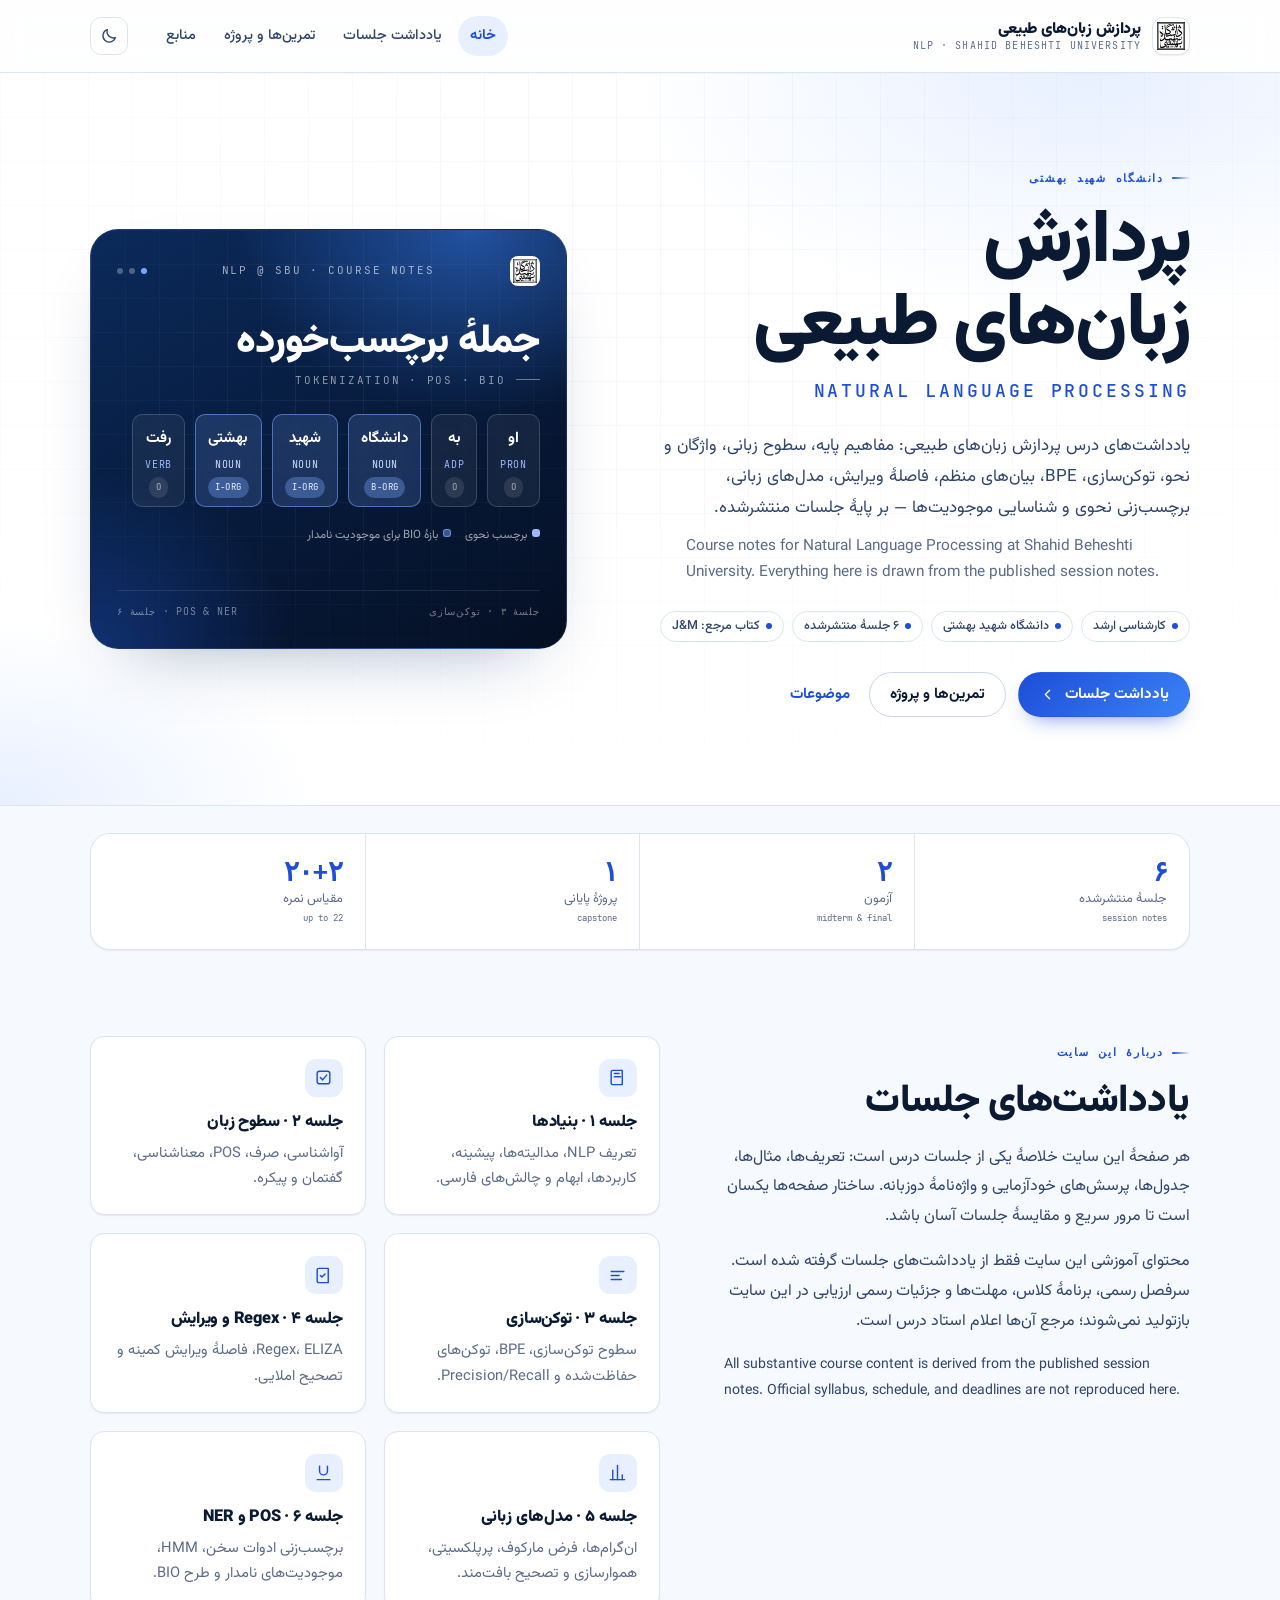
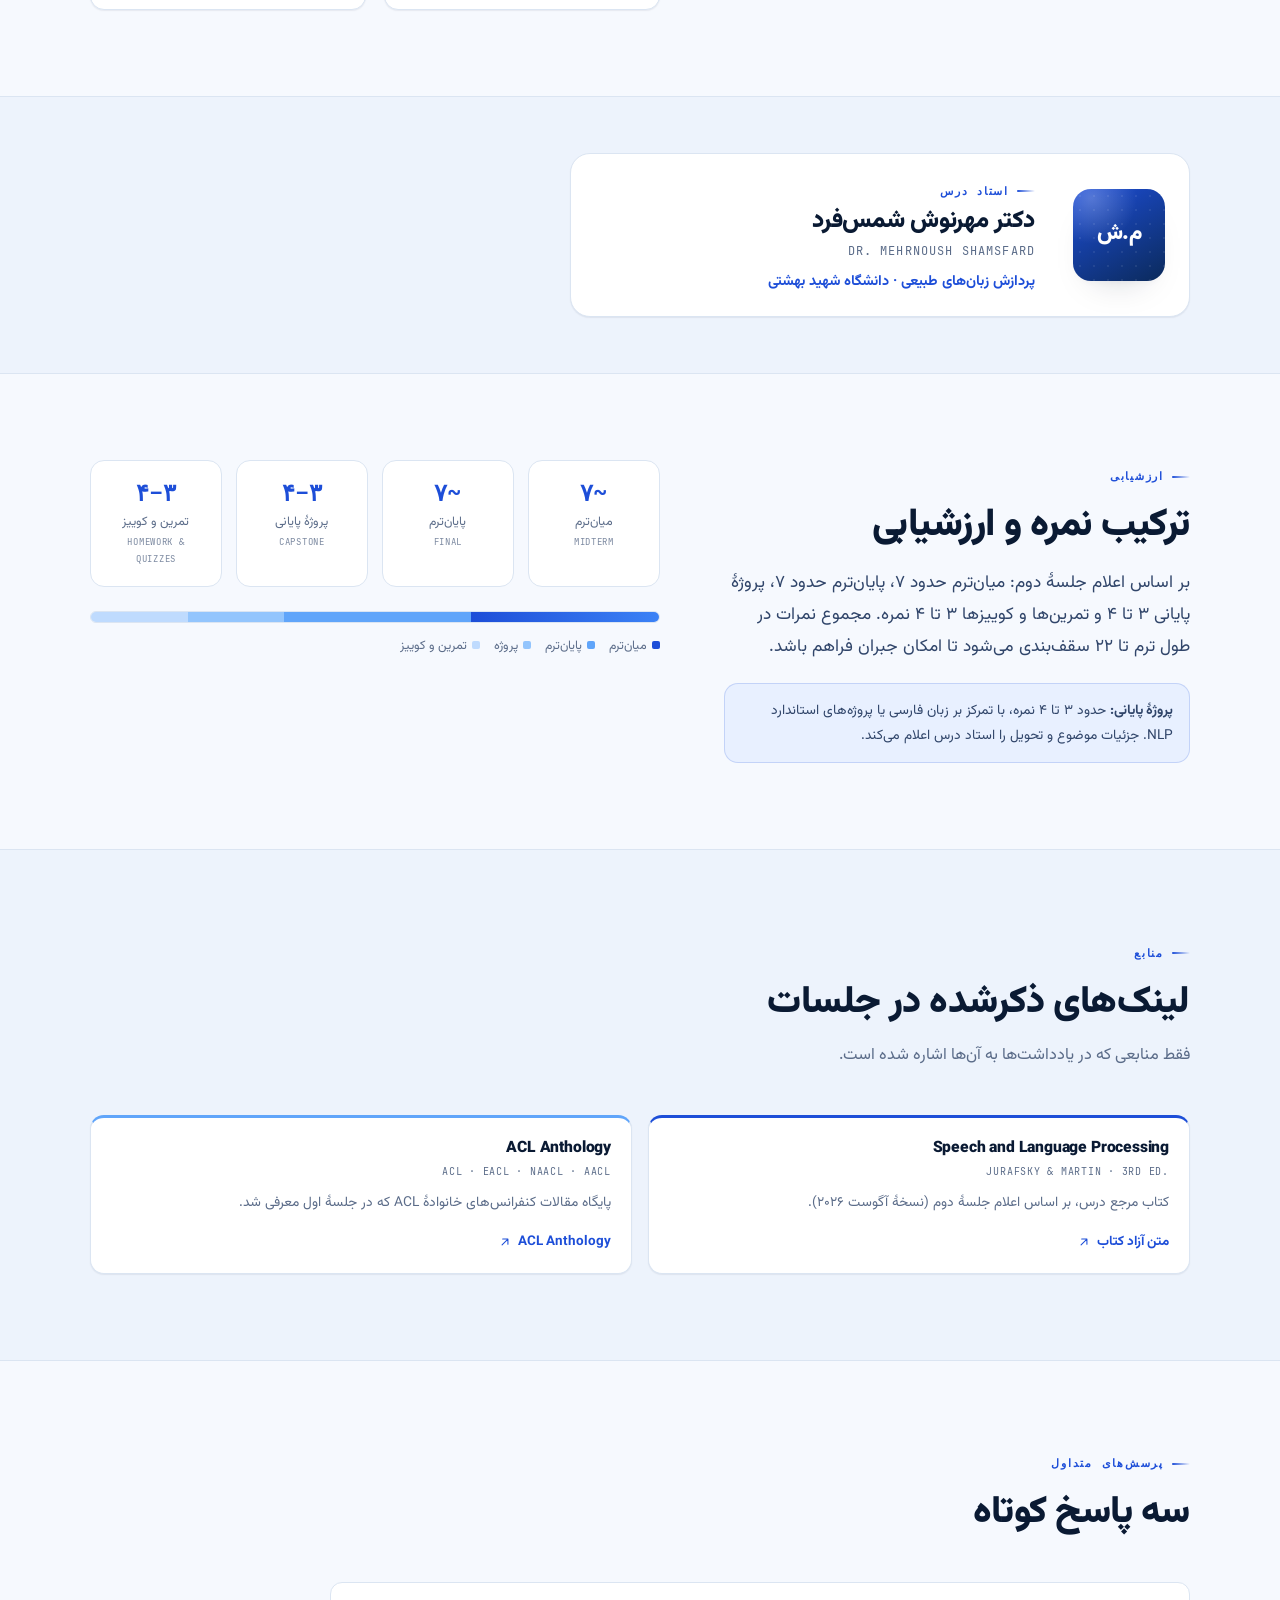
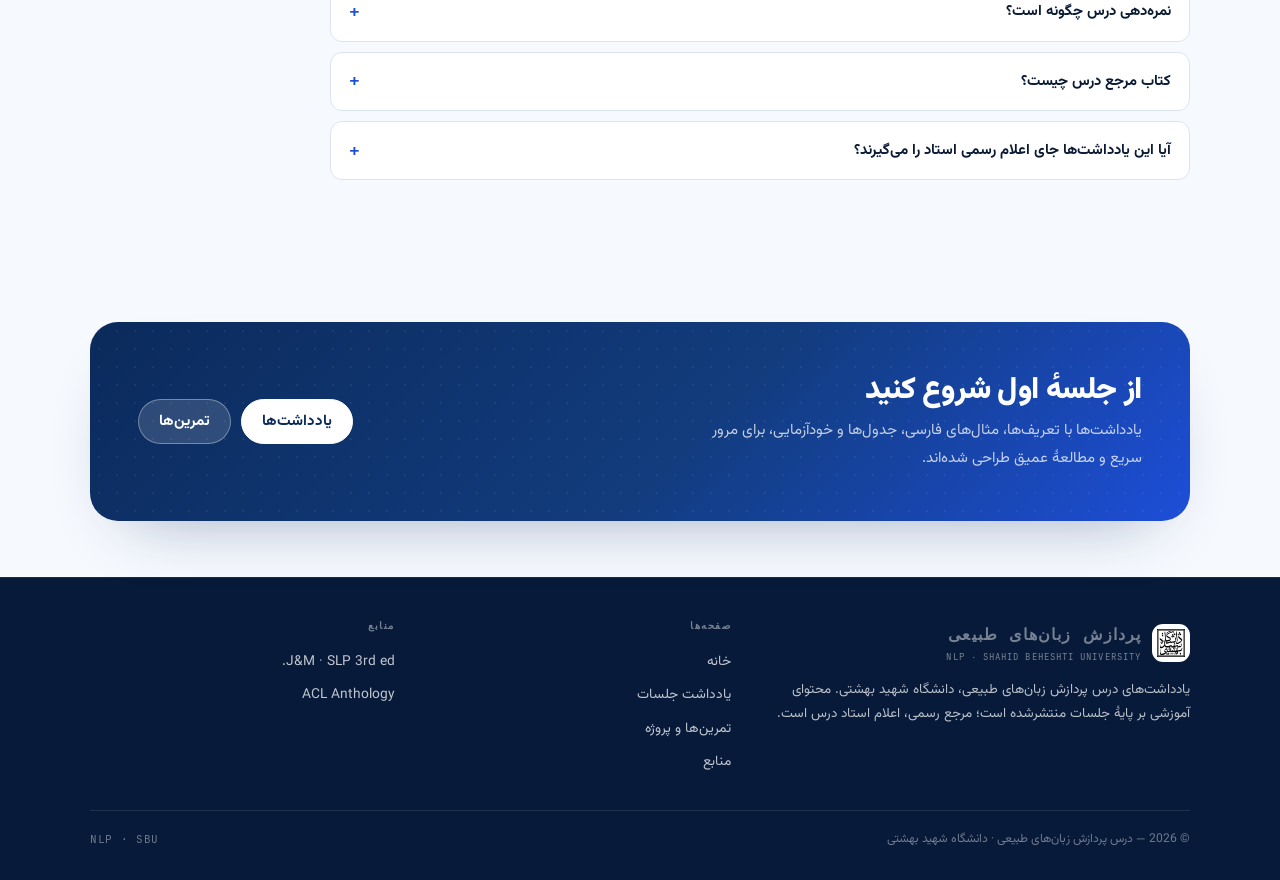
==== commit e6ea1bfe: "Replace hero panel artwork with annotated-sentence demo The random network graphic carried no meanin" ====
--- a/index.html
+++ b/index.html
@@ -82,36 +82,25 @@
           <span class="panel-label">NLP @ SBU · Course notes</span>
           <span class="panel-dots"><span></span><span></span><span></span></span>
         </div>
-        <div class="panel-type">
-          <div class="panel-word">زبان</div>
-          <div class="panel-sub">language · text · meaning</div>
-          <div class="panel-tokens">
-            <span class="token">توکن</span>
-            <span class="token token--hot">نیم‌فاصله</span>
-            <span class="token">BPE</span>
-            <span class="token">Regex</span>
-            <span class="token token--hot">Edit Distance</span>
-            <span class="token">POS</span>
-            <span class="token">P/R/F1</span>
-          </div>
-        </div>
-        <div class="panel-network">
-          <svg viewBox="0 0 380 96" fill="none" aria-hidden="true">
-            <g stroke="rgba(122,166,255,.42)" stroke-width="1">
-              <path d="M20 68 62 38 104 60 146 26 188 56 230 30 272 62 314 34 356 56"/>
-              <path d="M62 38 104 12 146 26M188 56 230 30M272 62 314 34M104 60 146 84 188 56M230 30 272 10 314 34M62 38 62 10M146 84 188 92M230 30 230 72"/>
-            </g>
-            <g fill="#9dc0ff">
-              <circle cx="20" cy="68" r="3"/><circle cx="62" cy="38" r="4"/><circle cx="104" cy="60" r="3"/>
-              <circle cx="146" cy="26" r="3.5"/><circle cx="188" cy="56" r="3"/><circle cx="230" cy="30" r="4"/>
-              <circle cx="272" cy="62" r="3"/><circle cx="314" cy="34" r="3.5"/><circle cx="356" cy="56" r="3"/>
-              <circle cx="104" cy="12" r="2"/><circle cx="272" cy="10" r="2"/><circle cx="146" cy="84" r="2"/>
-            </g>
-          </svg>
+        <div class="panel-demo">
+          <div class="panel-word">جملهٔ برچسب‌خورده</div>
+          <div class="panel-sub">tokenization · POS · BIO</div>
+          <div class="panel-sentence" dir="rtl">
+            <span class="tok"><span class="tok-word">او</span><span class="tok-pos">PRON</span><span class="tok-bio">O</span></span>
+            <span class="tok"><span class="tok-word">به</span><span class="tok-pos">ADP</span><span class="tok-bio">O</span></span>
+            <span class="tok tok--ent"><span class="tok-word">دانشگاه</span><span class="tok-pos">NOUN</span><span class="tok-bio">B-ORG</span></span>
+            <span class="tok tok--ent"><span class="tok-word">شهید</span><span class="tok-pos">NOUN</span><span class="tok-bio">I-ORG</span></span>
+            <span class="tok tok--ent"><span class="tok-word">بهشتی</span><span class="tok-pos">NOUN</span><span class="tok-bio">I-ORG</span></span>
+            <span class="tok"><span class="tok-word">رفت</span><span class="tok-pos">VERB</span><span class="tok-bio">O</span></span>
+          </div>
+          <div class="panel-legend">
+            <span><i class="lg lg--pos"></i>برچسب نحوی</span>
+            <span><i class="lg lg--bio"></i>بازهٔ BIO برای موجودیت نامدار</span>
+          </div>
         </div>
         <div class="panel-caption">
-          <span dir="ltr">Precision · Recall · F1</span>
-          <span dir="ltr">SBU · NLP</span>
+          <span dir="ltr">جلسهٔ ۳ · توکن‌سازی</span>
+          <span dir="ltr">جلسهٔ ۶ · POS &amp; NER</span>
         </div>
       </div>
     </div>
--- a/assets/css/site.css
+++ b/assets/css/site.css
@@ -446,10 +446,10 @@
 .panel-dots { display: flex; gap: 6px; }
 .panel-dots span { width: 6px; height: 6px; border-radius: 50%; background: rgba(255,255,255,.28); }
 .panel-dots span:first-child { background: #7aa6ff; }
-.panel-type { position: relative; padding-block: 26px; }
+.panel-demo { position: relative; padding-block: 26px; }
 .panel-word {
-  font-size: clamp(2.6rem, 5vw, 4.2rem); font-weight: 900; line-height: 1.1;
-  color: #fff; letter-spacing: -0.02em; margin-bottom: 6px;
+  font-size: clamp(1.8rem, 3.2vw, 2.5rem); font-weight: 900; line-height: 1.2;
+  color: #fff; letter-spacing: -0.02em; margin-bottom: 4px;
 }
 .panel-sub {
   font-family: var(--mono); font-size: 11px; letter-spacing: .16em;
@@ -457,16 +457,39 @@
   display: flex; align-items: center; gap: 10px;
 }
 .panel-sub::before { content: ""; width: 24px; height: 1px; background: rgba(255,255,255,.4); }
-.panel-tokens { display: flex; flex-wrap: wrap; gap: 8px; margin-top: 22px; }
-.token {
-  font-family: var(--mono); font-size: 11px; padding: 6px 10px;
-  border: 1px solid rgba(255,255,255,.16); border-radius: 8px;
-  background: rgba(255,255,255,.06); color: rgba(255,255,255,.82);
+.panel-sentence {
+  margin-top: 24px; display: flex; flex-wrap: wrap; gap: 10px;
+}
+.tok {
+  display: flex; flex-direction: column; align-items: center; gap: 3px;
+  padding: 10px 12px 8px; border-radius: 10px;
+  border: 1px solid rgba(255,255,255,.16);
+  background: rgba(255,255,255,.06);
   backdrop-filter: blur(4px);
 }
-.token--hot { background: rgba(122,166,255,.18); border-color: rgba(122,166,255,.5); color: #dbe8ff; }
-.panel-network { margin-top: auto; opacity: .9; }
-.panel-network svg { width: 100%; height: auto; }
+.tok-word { font-size: 15px; font-weight: 700; color: #fff; }
+.tok-pos {
+  font-family: var(--mono); font-size: 10px; letter-spacing: .06em;
+  color: #9db8ff;
+}
+.tok-bio {
+  font-family: var(--mono); font-size: 9px; letter-spacing: .04em;
+  padding: 2px 7px; border-radius: 999px;
+  background: rgba(255,255,255,.1); color: rgba(255,255,255,.6);
+}
+.tok--ent { background: rgba(122,166,255,.18); border-color: rgba(122,166,255,.55); }
+.tok--ent .tok-pos { color: #cfe0ff; }
+.tok--ent .tok-bio { background: rgba(122,166,255,.35); color: #eaf2ff; }
+.panel-legend {
+  margin-top: 18px; display: flex; flex-wrap: wrap; gap: 14px;
+  font-size: 11.5px; color: rgba(255,255,255,.6);
+}
+.panel-legend .lg {
+  display: inline-block; width: 8px; height: 8px; border-radius: 3px;
+  margin-inline-end: 5px; vertical-align: 1px;
+}
+.lg--pos { background: #9db8ff; }
+.lg--bio { background: rgba(122,166,255,.45); border: 1px solid rgba(122,166,255,.7); }
 .panel-caption {
   margin-top: 12px; display: flex; justify-content: space-between; gap: 10px;
   font-family: var(--mono); font-size: 10px; letter-spacing: .08em;
@@ -480,9 +503,10 @@
 }
 @media (max-width: 520px) {
   .hero-panel { min-height: 300px; padding: 20px; border-radius: 22px; }
-  .panel-word { font-size: 2.2rem; }
-  .panel-tokens { gap: 6px; }
-  .token { font-size: 10px; padding: 5px 8px; }
+  .panel-word { font-size: 1.7rem; }
+  .panel-sentence { gap: 6px; }
+  .tok { padding: 8px 9px 6px; }
+  .tok-word { font-size: 13px; }
 }
 
 /* ---------- Stats strip ---------- */
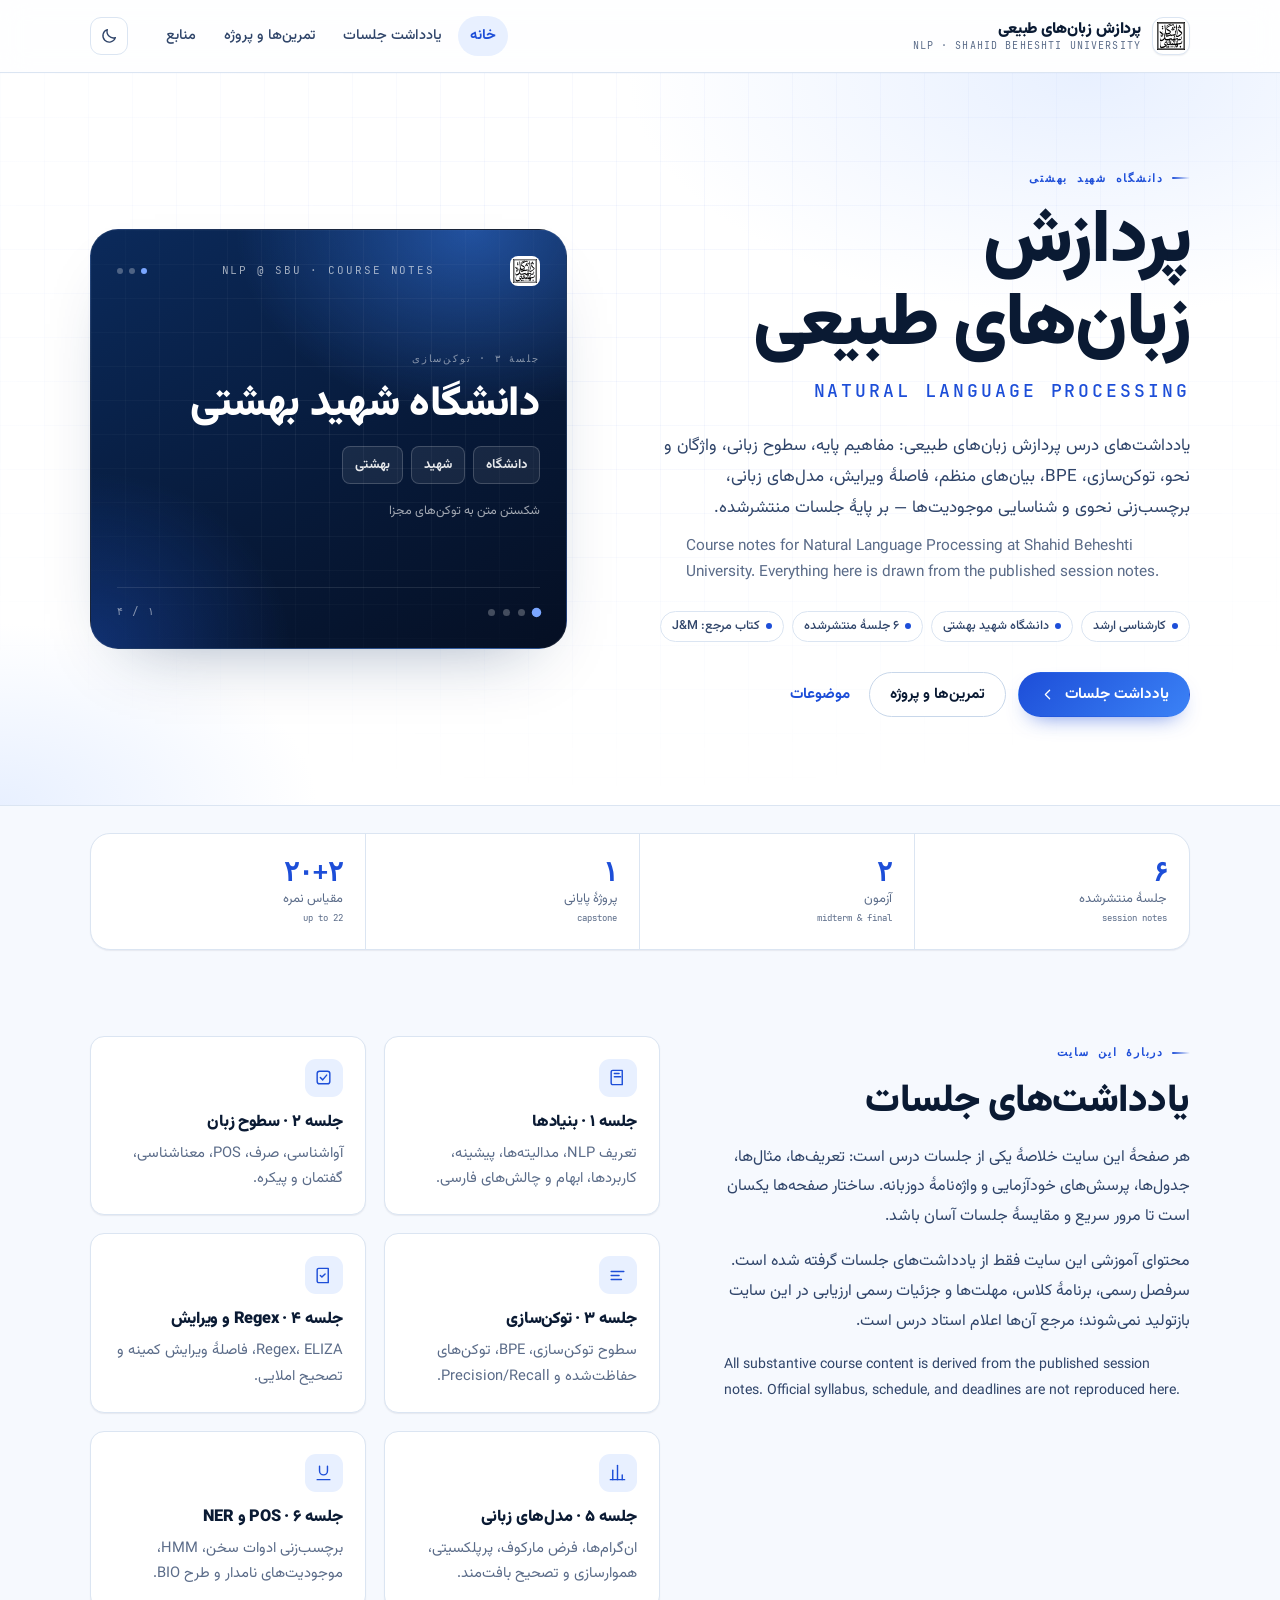
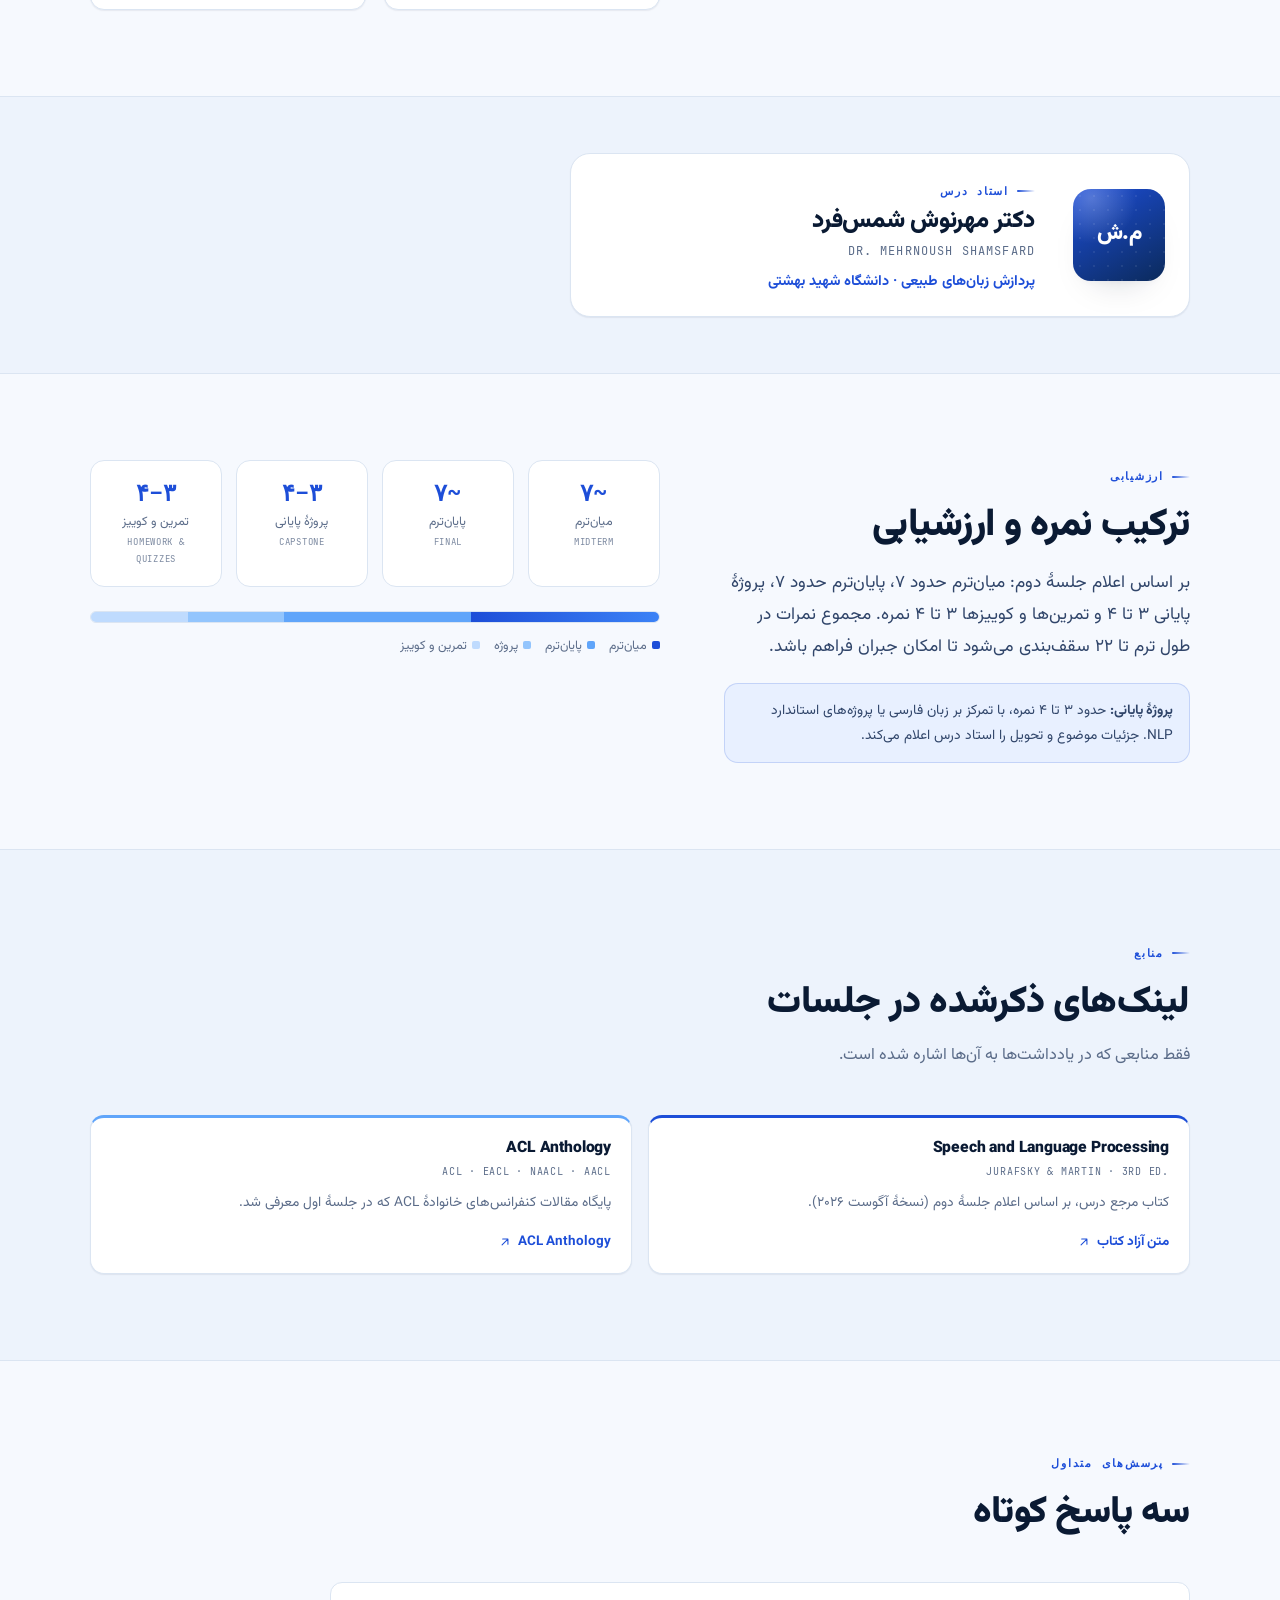
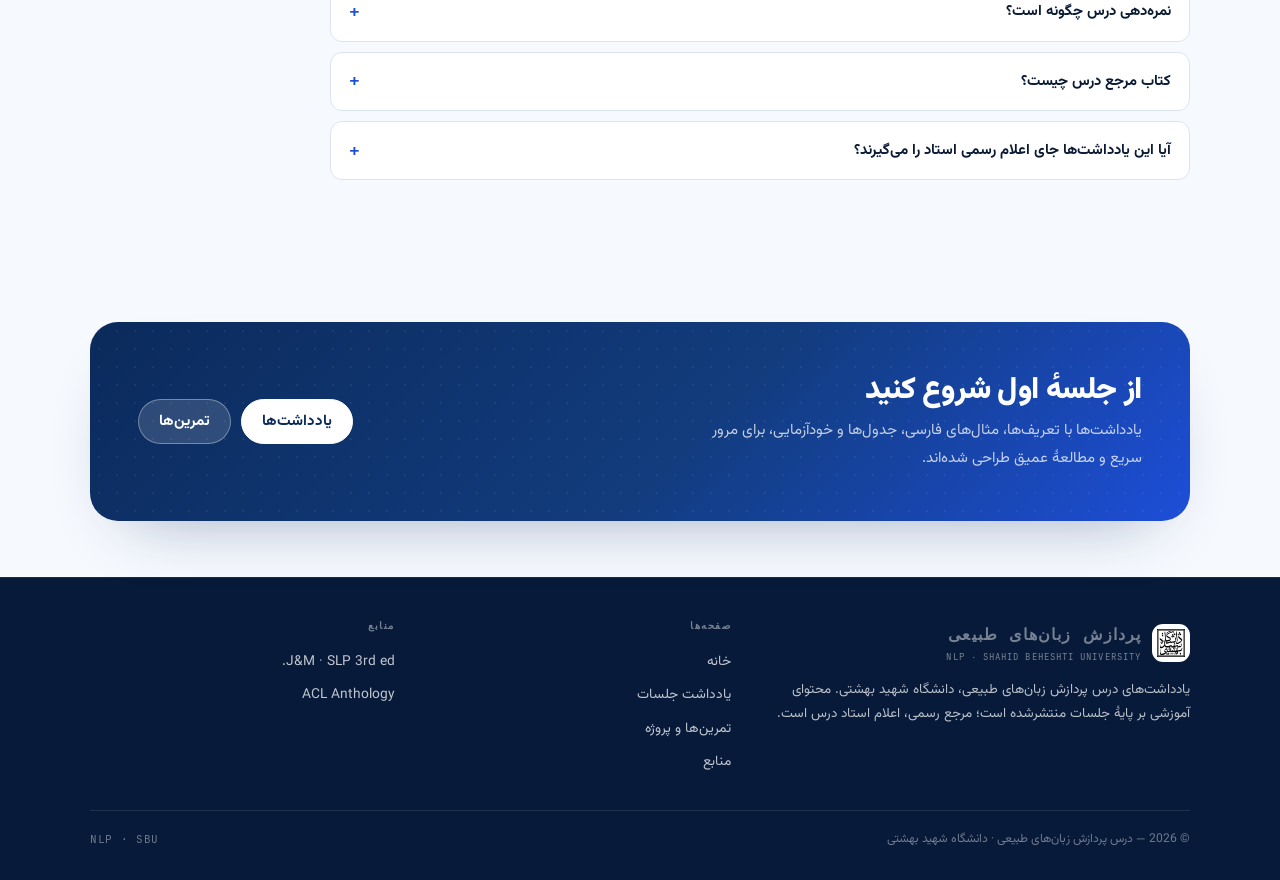
==== commit c0905d30: "Turn hero panel into a concept slideshow Replace the static annotated-sentence panel with a four-sli" ====
--- a/index.html
+++ b/index.html
@@ -82,25 +82,52 @@
           <span class="panel-label">NLP @ SBU · Course notes</span>
           <span class="panel-dots"><span></span><span></span><span></span></span>
         </div>
-        <div class="panel-demo">
-          <div class="panel-word">جملهٔ برچسب‌خورده</div>
-          <div class="panel-sub">tokenization · POS · BIO</div>
-          <div class="panel-sentence" dir="rtl">
-            <span class="tok"><span class="tok-word">او</span><span class="tok-pos">PRON</span><span class="tok-bio">O</span></span>
-            <span class="tok"><span class="tok-word">به</span><span class="tok-pos">ADP</span><span class="tok-bio">O</span></span>
-            <span class="tok tok--ent"><span class="tok-word">دانشگاه</span><span class="tok-pos">NOUN</span><span class="tok-bio">B-ORG</span></span>
-            <span class="tok tok--ent"><span class="tok-word">شهید</span><span class="tok-pos">NOUN</span><span class="tok-bio">I-ORG</span></span>
-            <span class="tok tok--ent"><span class="tok-word">بهشتی</span><span class="tok-pos">NOUN</span><span class="tok-bio">I-ORG</span></span>
-            <span class="tok"><span class="tok-word">رفت</span><span class="tok-pos">VERB</span><span class="tok-bio">O</span></span>
-          </div>
-          <div class="panel-legend">
-            <span><i class="lg lg--pos"></i>برچسب نحوی</span>
-            <span><i class="lg lg--bio"></i>بازهٔ BIO برای موجودیت نامدار</span>
-          </div>
-        </div>
-        <div class="panel-caption">
-          <span dir="ltr">جلسهٔ ۳ · توکن‌سازی</span>
-          <span dir="ltr">جلسهٔ ۶ · POS &amp; NER</span>
+        <div class="slides" data-slides>
+          <div class="slide is-active">
+            <div class="slide-eyebrow">جلسهٔ ۳ · توکن‌سازی</div>
+            <div class="slide-main" dir="rtl">دانشگاه شهید بهشتی</div>
+            <div class="slide-chips" dir="rtl">
+              <span class="chip-sl">دانشگاه</span>
+              <span class="chip-sl">شهید</span>
+              <span class="chip-sl">بهشتی</span>
+            </div>
+            <div class="slide-note">شکستن متن به توکن‌های مجزا</div>
+          </div>
+          <div class="slide">
+            <div class="slide-eyebrow">جلسهٔ ۵ · مدل زبانی</div>
+            <div class="slide-main mono" dir="ltr">P(w<sub>k</sub> | w<sub>k−1</sub>)</div>
+            <div class="slide-note">احتمال کلمهٔ بعدی به شرط کلمهٔ قبل — بای‌گرام</div>
+          </div>
+          <div class="slide">
+            <div class="slide-eyebrow">جلسهٔ ۶ · برچسب نحوی</div>
+            <div class="slide-main" dir="rtl">او به دانشگاه رفت</div>
+            <div class="slide-rows" dir="rtl">
+              <span class="row-tok">او<i>PRON</i></span>
+              <span class="row-tok">به<i>ADP</i></span>
+              <span class="row-tok">دانشگاه<i>NOUN</i></span>
+              <span class="row-tok">رفت<i>VERB</i></span>
+            </div>
+            <div class="slide-note">هر واژه یک برچسب نحوی می‌گیرد</div>
+          </div>
+          <div class="slide">
+            <div class="slide-eyebrow">جلسهٔ ۶ · NER و طرح BIO</div>
+            <div class="slide-main ent" dir="rtl">دانشگاه شهید بهشتی</div>
+            <div class="slide-rows" dir="ltr">
+              <span class="row-bio">B-ORG</span>
+              <span class="row-bio">I-ORG</span>
+              <span class="row-bio">I-ORG</span>
+            </div>
+            <div class="slide-note">موجودیت نامدار چندواژه‌ای با بازهٔ BIO</div>
+          </div>
+        </div>
+        <div class="slide-ctrl">
+          <div class="slide-dots">
+            <button type="button" class="sdot is-active" data-goto="0" aria-label="اسلاید ۱"></button>
+            <button type="button" class="sdot" data-goto="1" aria-label="اسلاید ۲"></button>
+            <button type="button" class="sdot" data-goto="2" aria-label="اسلاید ۳"></button>
+            <button type="button" class="sdot" data-goto="3" aria-label="اسلاید ۴"></button>
+          </div>
+          <span class="slide-count" data-slide-count>۱ / ۴</span>
         </div>
       </div>
     </div>
--- a/assets/css/site.css
+++ b/assets/css/site.css
@@ -446,56 +446,52 @@
 .panel-dots { display: flex; gap: 6px; }
 .panel-dots span { width: 6px; height: 6px; border-radius: 50%; background: rgba(255,255,255,.28); }
 .panel-dots span:first-child { background: #7aa6ff; }
-.panel-demo { position: relative; padding-block: 26px; }
-.panel-word {
-  font-size: clamp(1.8rem, 3.2vw, 2.5rem); font-weight: 900; line-height: 1.2;
-  color: #fff; letter-spacing: -0.02em; margin-bottom: 4px;
-}
-.panel-sub {
-  font-family: var(--mono); font-size: 11px; letter-spacing: .16em;
-  text-transform: uppercase; color: rgba(255,255,255,.55);
-  display: flex; align-items: center; gap: 10px;
-}
-.panel-sub::before { content: ""; width: 24px; height: 1px; background: rgba(255,255,255,.4); }
-.panel-sentence {
-  margin-top: 24px; display: flex; flex-wrap: wrap; gap: 10px;
-}
-.tok {
-  display: flex; flex-direction: column; align-items: center; gap: 3px;
-  padding: 10px 12px 8px; border-radius: 10px;
-  border: 1px solid rgba(255,255,255,.16);
-  background: rgba(255,255,255,.06);
-  backdrop-filter: blur(4px);
-}
-.tok-word { font-size: 15px; font-weight: 700; color: #fff; }
-.tok-pos {
-  font-family: var(--mono); font-size: 10px; letter-spacing: .06em;
-  color: #9db8ff;
-}
-.tok-bio {
-  font-family: var(--mono); font-size: 9px; letter-spacing: .04em;
-  padding: 2px 7px; border-radius: 999px;
-  background: rgba(255,255,255,.1); color: rgba(255,255,255,.6);
-}
-.tok--ent { background: rgba(122,166,255,.18); border-color: rgba(122,166,255,.55); }
-.tok--ent .tok-pos { color: #cfe0ff; }
-.tok--ent .tok-bio { background: rgba(122,166,255,.35); color: #eaf2ff; }
-.panel-legend {
-  margin-top: 18px; display: flex; flex-wrap: wrap; gap: 14px;
-  font-size: 11.5px; color: rgba(255,255,255,.6);
-}
-.panel-legend .lg {
-  display: inline-block; width: 8px; height: 8px; border-radius: 3px;
-  margin-inline-end: 5px; vertical-align: 1px;
-}
-.lg--pos { background: #9db8ff; }
-.lg--bio { background: rgba(122,166,255,.45); border: 1px solid rgba(122,166,255,.7); }
-.panel-caption {
-  margin-top: 12px; display: flex; justify-content: space-between; gap: 10px;
-  font-family: var(--mono); font-size: 10px; letter-spacing: .08em;
-  color: rgba(255,255,255,.45); border-top: 1px solid rgba(255,255,255,.1);
-  padding-top: 12px;
-}
+.slides {
+  position: relative; flex: 1; display: flex; flex-direction: column;
+  justify-content: center; padding-block: 18px;
+}
+.slide { display: none; }
+.slide.is-active { display: block; animation: slide-in .55s ease both; }
+@keyframes slide-in {
+  from { opacity: 0; transform: translateY(8px); }
+  to { opacity: 1; transform: none; }
+}
+.slide-eyebrow {
+  font-family: var(--mono); font-size: 10px; letter-spacing: .18em;
+  text-transform: uppercase; color: rgba(255,255,255,.5);
+}
+.slide-main {
+  margin-top: 10px; font-size: clamp(1.7rem, 3.4vw, 2.6rem); font-weight: 900;
+  color: #fff; line-height: 1.3; letter-spacing: -0.01em;
+}
+.slide-main.mono { font-family: var(--mono); letter-spacing: 0; }
+.slide-main.ent { color: #cfe0ff; }
+.slide-chips { margin-top: 14px; display: flex; flex-wrap: wrap; gap: 8px; }
+.chip-sl {
+  font-size: 13px; font-weight: 700; padding: 6px 12px; border-radius: 8px;
+  border: 1px solid rgba(255,255,255,.18); background: rgba(255,255,255,.07);
+  color: rgba(255,255,255,.9);
+}
+.slide-rows { margin-top: 14px; display: flex; flex-wrap: wrap; gap: 12px; }
+.row-tok { display: inline-flex; flex-direction: column; align-items: center; gap: 4px; font-size: 15px; font-weight: 700; color: #fff; }
+.row-tok i { font-style: normal; font-family: var(--mono); font-size: 10px; color: #9db8ff; }
+.row-bio {
+  font-family: var(--mono); font-size: 10.5px; padding: 5px 11px; border-radius: 999px;
+  background: rgba(122,166,255,.2); border: 1px solid rgba(122,166,255,.55); color: #eaf2ff;
+}
+.slide-note { margin-top: 16px; font-size: 12.5px; color: rgba(255,255,255,.62); }
+.slide-ctrl {
+  display: flex; align-items: center; justify-content: space-between;
+  border-top: 1px solid rgba(255,255,255,.1); padding-top: 14px;
+}
+.slide-dots { display: flex; gap: 8px; }
+.sdot {
+  width: 7px; height: 7px; border-radius: 50%; padding: 0;
+  background: rgba(255,255,255,.25); border: 0;
+  transition: background .25s, transform .25s;
+}
+.sdot.is-active { background: #7aa6ff; transform: scale(1.35); }
+.slide-count { font-family: var(--mono); font-size: 10.5px; color: rgba(255,255,255,.5); letter-spacing: .1em; }
 @media (max-width: 940px) {
   .hero-inner { grid-template-columns: 1fr; padding-block: 48px 56px; }
   .hero-panel { min-height: 340px; max-width: 560px; }
@@ -503,10 +499,8 @@
 }
 @media (max-width: 520px) {
   .hero-panel { min-height: 300px; padding: 20px; border-radius: 22px; }
-  .panel-word { font-size: 1.7rem; }
-  .panel-sentence { gap: 6px; }
-  .tok { padding: 8px 9px 6px; }
-  .tok-word { font-size: 13px; }
+  .slide-main { font-size: 1.6rem; }
+  .slide-rows { gap: 8px; }
 }
 
 /* ---------- Stats strip ---------- */
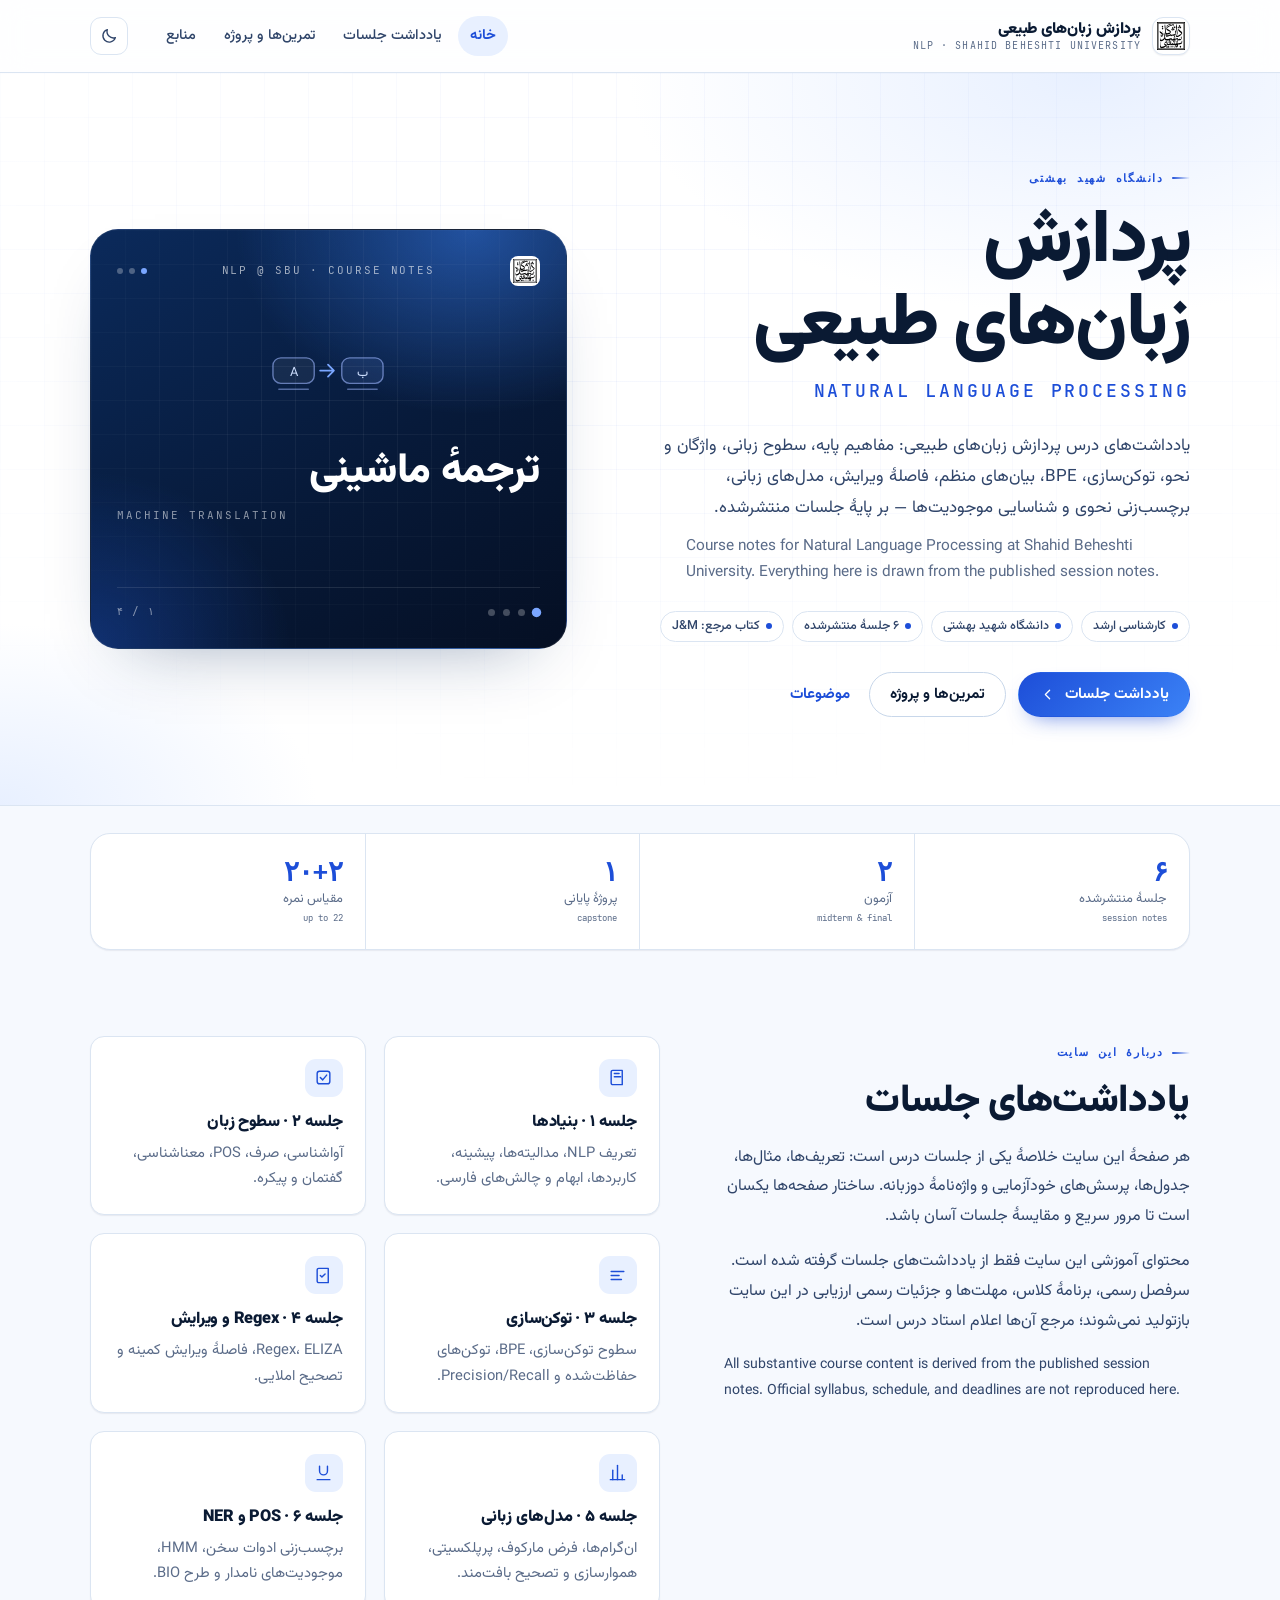
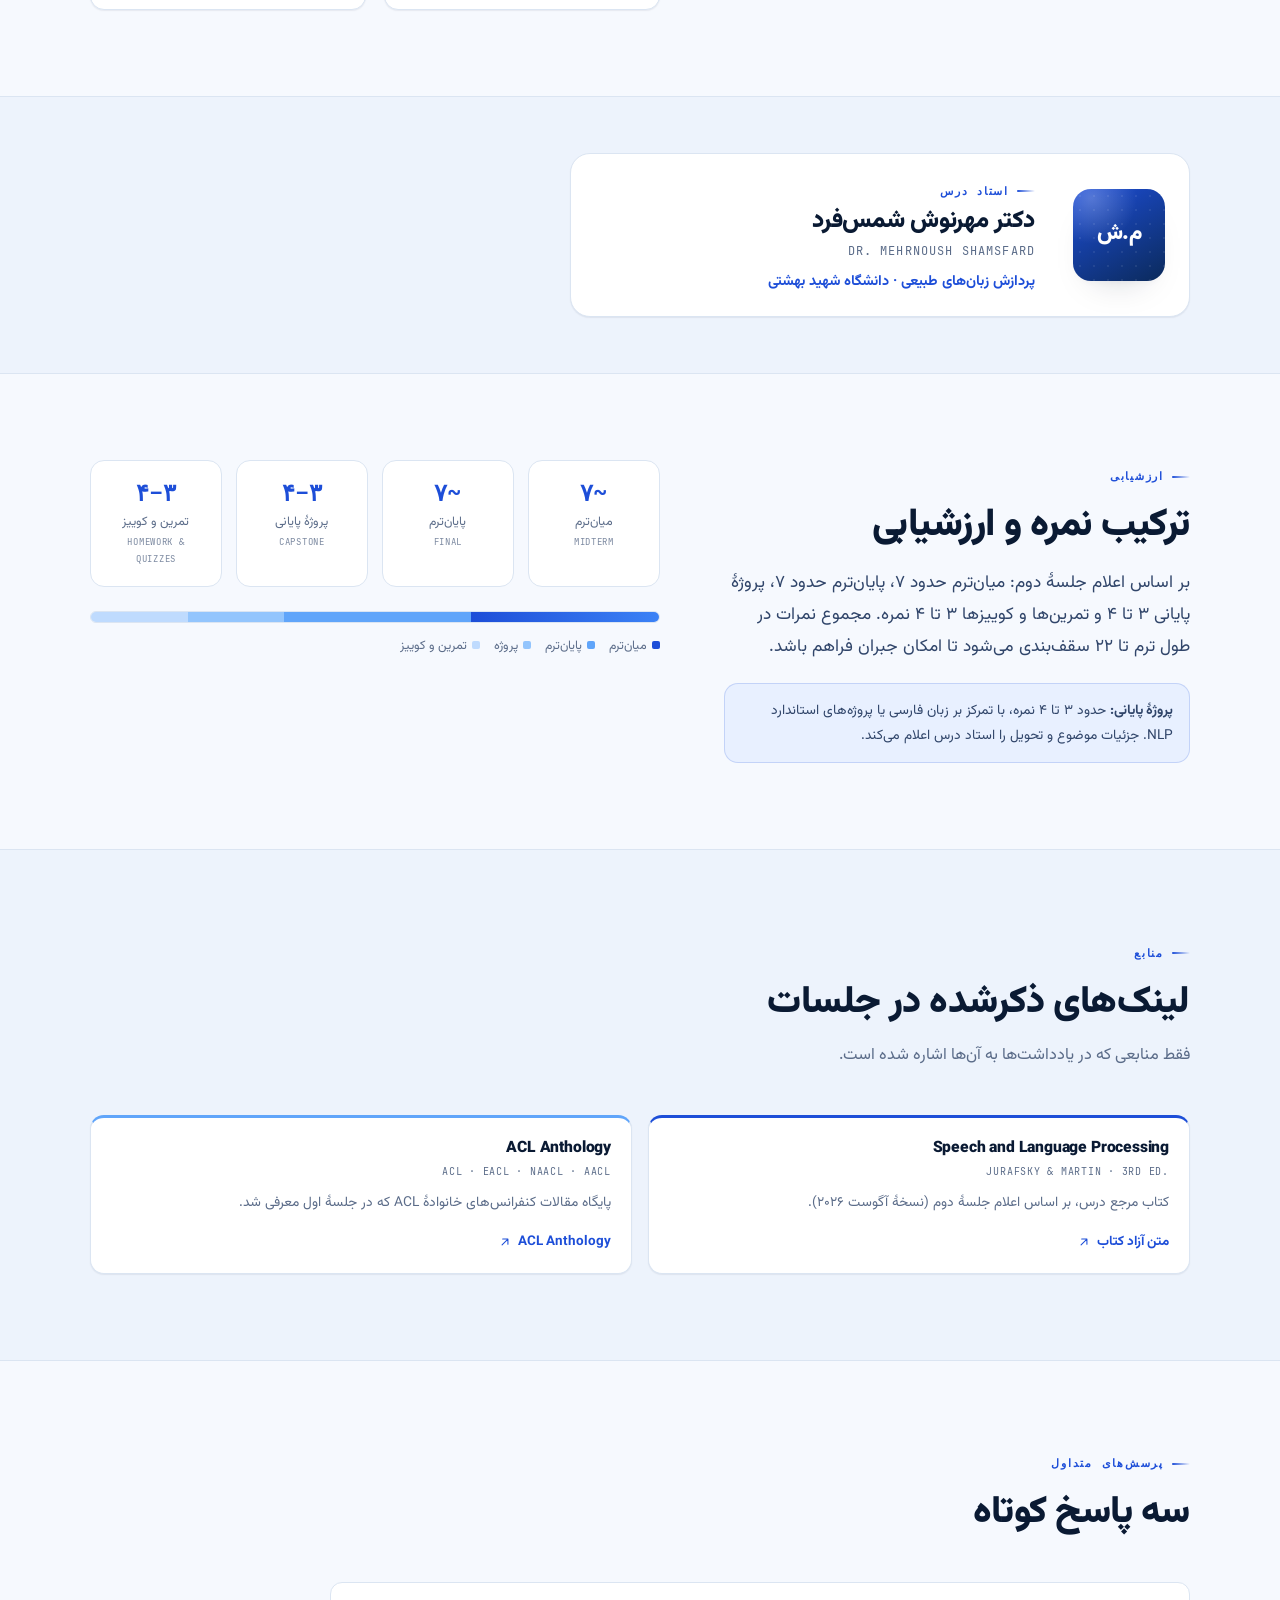
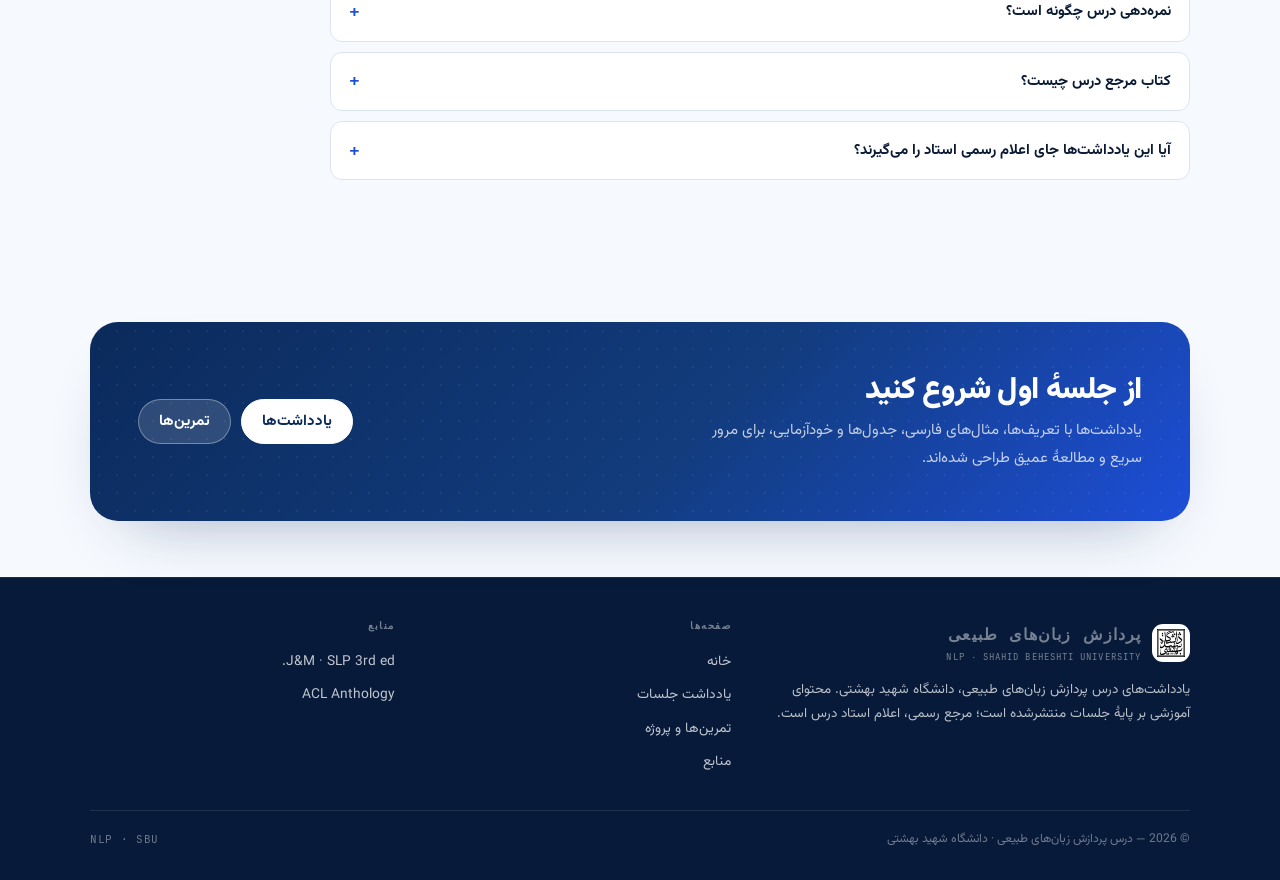
==== commit cefbd549: "Switch hero slideshow to NLP application illustrations Replace the concept slides with four inline-S" ====
--- a/index.html
+++ b/index.html
@@ -84,40 +84,66 @@
         </div>
         <div class="slides" data-slides>
           <div class="slide is-active">
-            <div class="slide-eyebrow">جلسهٔ ۳ · توکن‌سازی</div>
-            <div class="slide-main" dir="rtl">دانشگاه شهید بهشتی</div>
-            <div class="slide-chips" dir="rtl">
-              <span class="chip-sl">دانشگاه</span>
-              <span class="chip-sl">شهید</span>
-              <span class="chip-sl">بهشتی</span>
-            </div>
-            <div class="slide-note">شکستن متن به توکن‌های مجزا</div>
+            <div class="slide-icon"><svg viewBox="0 0 120 84" fill="none" aria-hidden="true">
+              <rect x="4" y="10" width="42" height="26" rx="8" fill="rgba(255,255,255,.06)" stroke="rgba(158,184,255,.6)" stroke-width="1.4"/>
+              <line x1="10" y1="42" x2="40" y2="42" stroke="rgba(158,184,255,.5)" stroke-width="1.4" stroke-linecap="round"/>
+              <path d="M52 23h14M60 17l6 6-6 6" stroke="#7aa6ff" stroke-width="1.8" stroke-linecap="round" stroke-linejoin="round"/>
+              <rect x="74" y="10" width="42" height="26" rx="8" fill="rgba(122,166,255,.12)" stroke="rgba(158,184,255,.6)" stroke-width="1.4"/>
+              <line x1="80" y1="42" x2="110" y2="42" stroke="rgba(158,184,255,.5)" stroke-width="1.4" stroke-linecap="round"/>
+              <text x="25" y="28" text-anchor="middle" font-size="13" fill="#cfe0ff" font-family="Vazirmatn, sans-serif">A</text>
+              <text x="95" y="28" text-anchor="middle" font-size="13" fill="#cfe0ff" font-family="Vazirmatn, sans-serif">ب</text>
+            </svg></div>
+            <div class="slide-main" dir="rtl">ترجمهٔ ماشینی</div>
+            <div class="slide-note" dir="ltr">Machine Translation</div>
           </div>
           <div class="slide">
-            <div class="slide-eyebrow">جلسهٔ ۵ · مدل زبانی</div>
-            <div class="slide-main mono" dir="ltr">P(w<sub>k</sub> | w<sub>k−1</sub>)</div>
-            <div class="slide-note">احتمال کلمهٔ بعدی به شرط کلمهٔ قبل — بای‌گرام</div>
+            <div class="slide-icon"><svg viewBox="0 0 120 84" fill="none" aria-hidden="true">
+              <rect x="8" y="22" width="22" height="34" rx="11" fill="rgba(122,166,255,.12)" stroke="rgba(158,184,255,.6)" stroke-width="1.4"/>
+              <path d="M6 38v8a16 16 0 0 0 26 0v-8" stroke="rgba(158,184,255,.6)" stroke-width="1.4"/>
+              <line x1="19" y1="66" x2="19" y2="76" stroke="rgba(158,184,255,.6)" stroke-width="1.4"/>
+              <line x1="10" y1="76" x2="28" y2="76" stroke="rgba(158,184,255,.6)" stroke-width="1.4"/>
+              <rect x="46" y="30" width="6" height="18" rx="3" fill="rgba(158,184,255,.55)"/>
+              <rect x="58" y="22" width="6" height="34" rx="3" fill="rgba(158,184,255,.75)"/>
+              <rect x="70" y="14" width="6" height="50" rx="3" fill="#7aa6ff"/>
+              <rect x="82" y="22" width="6" height="34" rx="3" fill="rgba(158,184,255,.75)"/>
+              <rect x="94" y="30" width="6" height="18" rx="3" fill="rgba(158,184,255,.55)"/>
+            </svg></div>
+            <div class="slide-main" dir="rtl">تشخیص گفتار</div>
+            <div class="slide-note" dir="ltr">Speech Recognition</div>
           </div>
           <div class="slide">
-            <div class="slide-eyebrow">جلسهٔ ۶ · برچسب نحوی</div>
-            <div class="slide-main" dir="rtl">او به دانشگاه رفت</div>
-            <div class="slide-rows" dir="rtl">
-              <span class="row-tok">او<i>PRON</i></span>
-              <span class="row-tok">به<i>ADP</i></span>
-              <span class="row-tok">دانشگاه<i>NOUN</i></span>
-              <span class="row-tok">رفت<i>VERB</i></span>
-            </div>
-            <div class="slide-note">هر واژه یک برچسب نحوی می‌گیرد</div>
+            <div class="slide-icon"><svg viewBox="0 0 120 84" fill="none" aria-hidden="true">
+              <line x1="60" y1="10" x2="60" y2="5" stroke="rgba(158,184,255,.6)" stroke-width="1.4"/>
+              <circle cx="60" cy="3.5" r="2.5" fill="#7aa6ff"/>
+              <circle cx="60" cy="26" r="16" fill="rgba(122,166,255,.12)" stroke="rgba(158,184,255,.6)" stroke-width="1.4"/>
+              <circle cx="54" cy="24" r="2" fill="#cfe0ff"/>
+              <circle cx="66" cy="24" r="2" fill="#cfe0ff"/>
+              <path d="M54 33q6 4 12 0" stroke="rgba(158,184,255,.8)" stroke-width="1.4" stroke-linecap="round"/>
+              <rect x="14" y="48" width="92" height="28" rx="10" fill="rgba(255,255,255,.06)" stroke="rgba(158,184,255,.6)" stroke-width="1.4"/>
+              <circle cx="48" cy="62" r="2.5" fill="#9db8ff"/>
+              <circle cx="60" cy="62" r="2.5" fill="#7aa6ff"/>
+              <circle cx="72" cy="62" r="2.5" fill="#9db8ff"/>
+            </svg></div>
+            <div class="slide-main" dir="rtl">چت‌بات و دستیار هوشمند</div>
+            <div class="slide-note" dir="ltr">Chatbots &amp; Assistants</div>
           </div>
           <div class="slide">
-            <div class="slide-eyebrow">جلسهٔ ۶ · NER و طرح BIO</div>
-            <div class="slide-main ent" dir="rtl">دانشگاه شهید بهشتی</div>
-            <div class="slide-rows" dir="ltr">
-              <span class="row-bio">B-ORG</span>
-              <span class="row-bio">I-ORG</span>
-              <span class="row-bio">I-ORG</span>
-            </div>
-            <div class="slide-note">موجودیت نامدار چندواژه‌ای با بازهٔ BIO</div>
+            <div class="slide-icon"><svg viewBox="0 0 120 84" fill="none" aria-hidden="true">
+              <circle cx="24" cy="40" r="18" fill="rgba(97,211,185,.1)" stroke="rgba(97,211,185,.55)" stroke-width="1.4"/>
+              <circle cx="18" cy="38" r="1.8" fill="#61d3b9"/>
+              <circle cx="30" cy="38" r="1.8" fill="#61d3b9"/>
+              <path d="M14 42q10 8 20 0" stroke="#61d3b9" stroke-width="1.4" stroke-linecap="round"/>
+              <circle cx="60" cy="40" r="18" fill="rgba(122,166,255,.1)" stroke="rgba(158,184,255,.55)" stroke-width="1.4"/>
+              <circle cx="54" cy="38" r="1.8" fill="#9db8ff"/>
+              <circle cx="66" cy="38" r="1.8" fill="#9db8ff"/>
+              <line x1="52" y1="47" x2="68" y2="47" stroke="#9db8ff" stroke-width="1.4" stroke-linecap="round"/>
+              <circle cx="96" cy="40" r="18" fill="rgba(240,180,94,.1)" stroke="rgba(240,180,94,.55)" stroke-width="1.4"/>
+              <circle cx="90" cy="38" r="1.8" fill="#f0b45e"/>
+              <circle cx="102" cy="38" r="1.8" fill="#f0b45e"/>
+              <path d="M86 50q10-8 20 0" stroke="#f0b45e" stroke-width="1.4" stroke-linecap="round"/>
+            </svg></div>
+            <div class="slide-main" dir="rtl">تحلیل احساسات</div>
+            <div class="slide-note" dir="ltr">Sentiment Analysis</div>
           </div>
         </div>
         <div class="slide-ctrl">
--- a/assets/css/site.css
+++ b/assets/css/site.css
@@ -448,7 +448,7 @@
 .panel-dots span:first-child { background: #7aa6ff; }
 .slides {
   position: relative; flex: 1; display: flex; flex-direction: column;
-  justify-content: center; padding-block: 18px;
+  justify-content: center; padding-block: 18px; text-align: center;
 }
 .slide { display: none; }
 .slide.is-active { display: block; animation: slide-in .55s ease both; }
@@ -456,30 +456,16 @@
   from { opacity: 0; transform: translateY(8px); }
   to { opacity: 1; transform: none; }
 }
-.slide-eyebrow {
-  font-family: var(--mono); font-size: 10px; letter-spacing: .18em;
-  text-transform: uppercase; color: rgba(255,255,255,.5);
-}
+.slide-icon { display: flex; justify-content: center; margin-bottom: 14px; }
+.slide-icon svg { width: 118px; height: auto; }
 .slide-main {
-  margin-top: 10px; font-size: clamp(1.7rem, 3.4vw, 2.6rem); font-weight: 900;
+  font-size: clamp(1.7rem, 3.4vw, 2.6rem); font-weight: 900;
   color: #fff; line-height: 1.3; letter-spacing: -0.01em;
 }
-.slide-main.mono { font-family: var(--mono); letter-spacing: 0; }
-.slide-main.ent { color: #cfe0ff; }
-.slide-chips { margin-top: 14px; display: flex; flex-wrap: wrap; gap: 8px; }
-.chip-sl {
-  font-size: 13px; font-weight: 700; padding: 6px 12px; border-radius: 8px;
-  border: 1px solid rgba(255,255,255,.18); background: rgba(255,255,255,.07);
-  color: rgba(255,255,255,.9);
-}
-.slide-rows { margin-top: 14px; display: flex; flex-wrap: wrap; gap: 12px; }
-.row-tok { display: inline-flex; flex-direction: column; align-items: center; gap: 4px; font-size: 15px; font-weight: 700; color: #fff; }
-.row-tok i { font-style: normal; font-family: var(--mono); font-size: 10px; color: #9db8ff; }
-.row-bio {
-  font-family: var(--mono); font-size: 10.5px; padding: 5px 11px; border-radius: 999px;
-  background: rgba(122,166,255,.2); border: 1px solid rgba(122,166,255,.55); color: #eaf2ff;
-}
-.slide-note { margin-top: 16px; font-size: 12.5px; color: rgba(255,255,255,.62); }
+.slide-note {
+  margin-top: 6px; font-family: var(--mono); font-size: 11px;
+  letter-spacing: .18em; text-transform: uppercase; color: rgba(255,255,255,.55);
+}
 .slide-ctrl {
   display: flex; align-items: center; justify-content: space-between;
   border-top: 1px solid rgba(255,255,255,.1); padding-top: 14px;
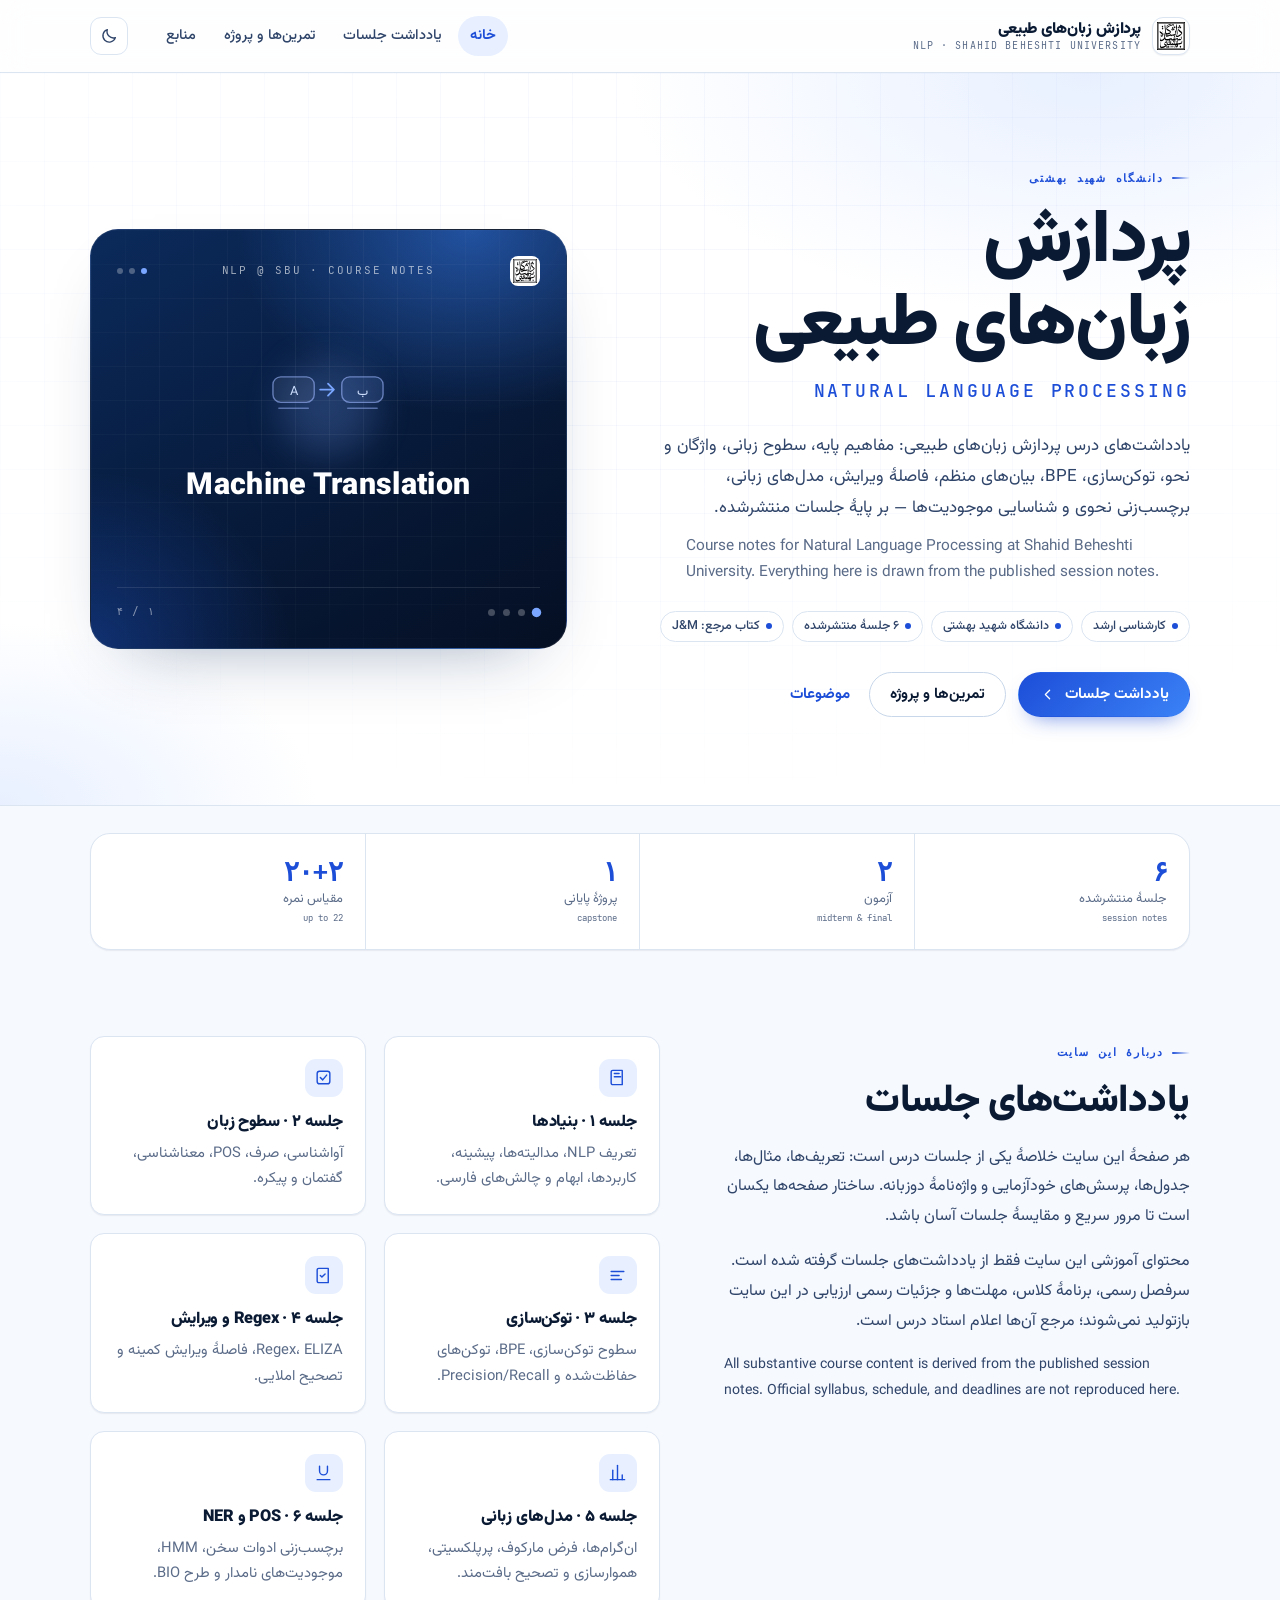
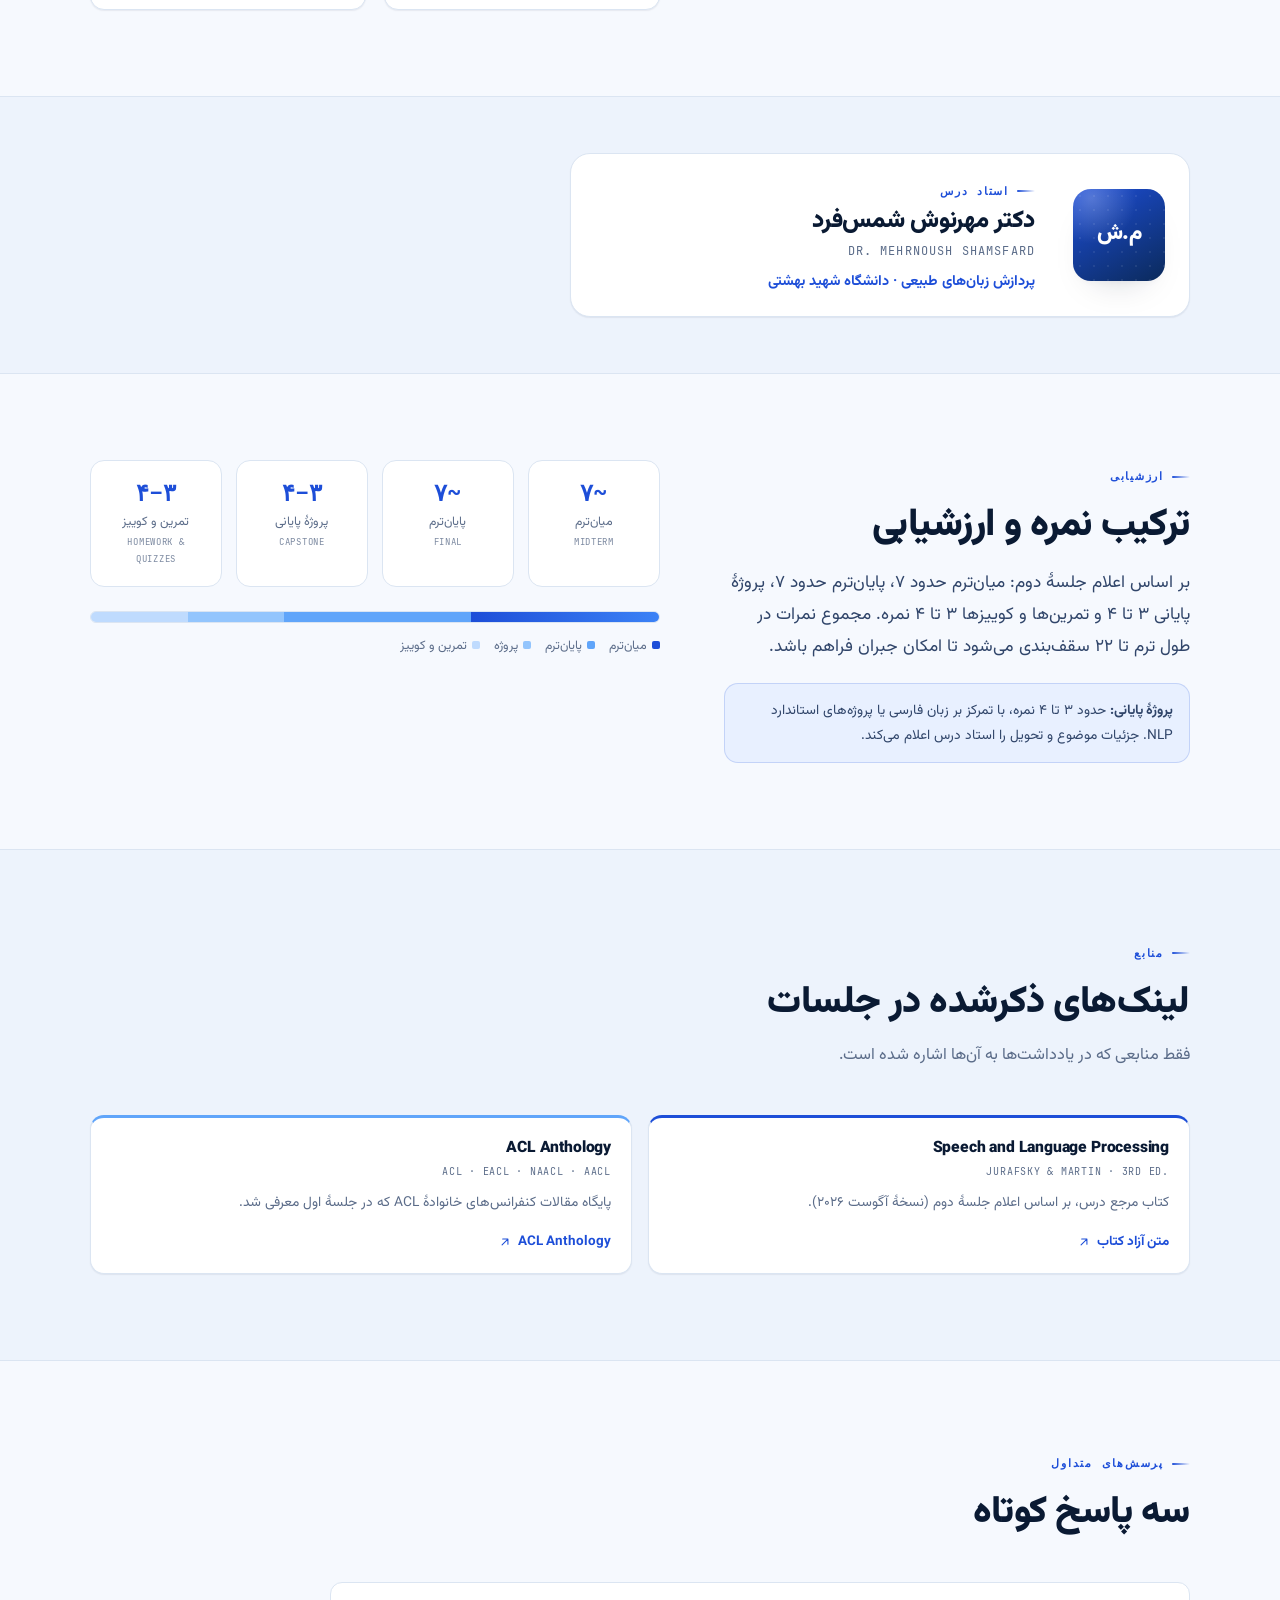
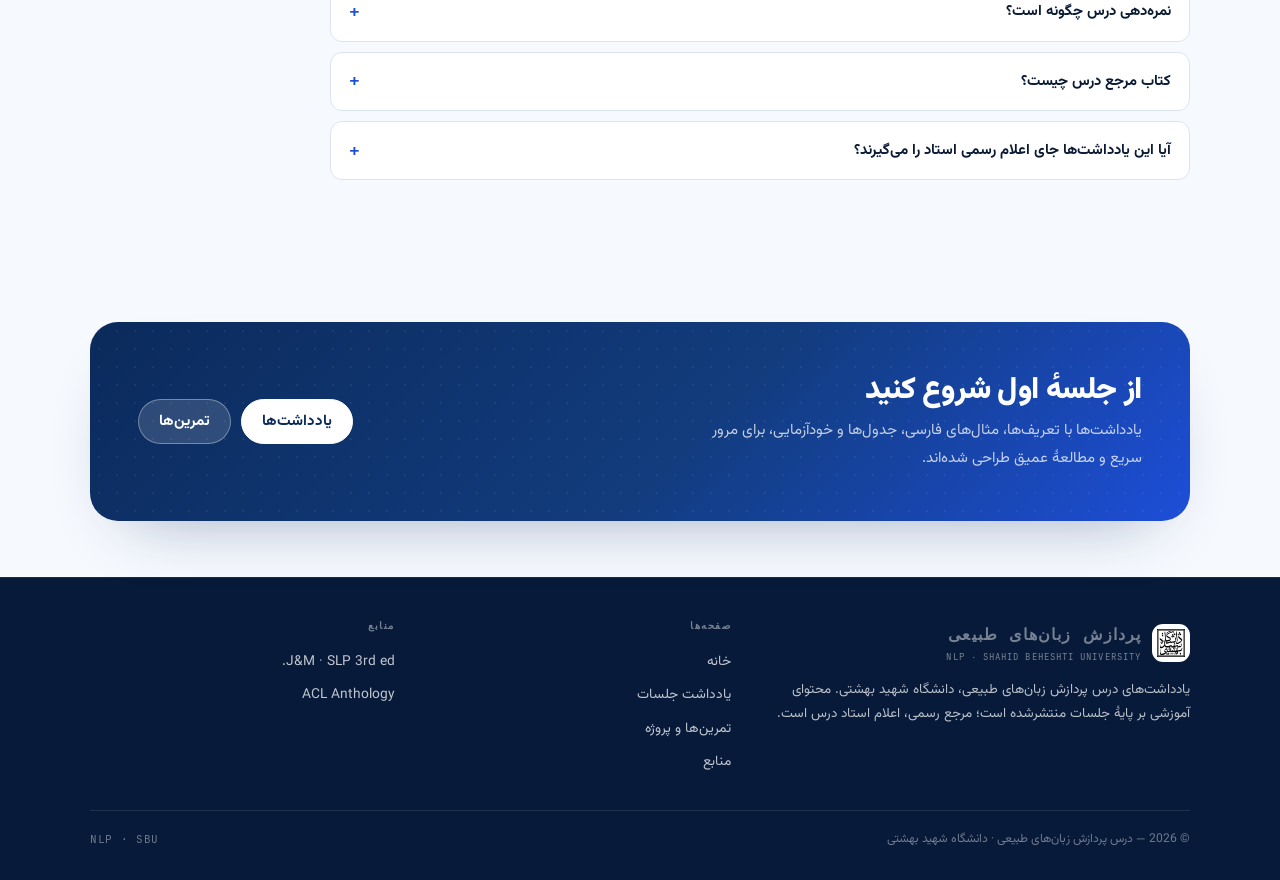
==== commit 4a16b9ff: "Streamline hero slideshow: English titles with accent glows Drop the Persian titles and captions; ea" ====
--- a/index.html
+++ b/index.html
@@ -83,7 +83,7 @@
           <span class="panel-dots"><span></span><span></span><span></span></span>
         </div>
         <div class="slides" data-slides>
-          <div class="slide is-active">
+          <div class="slide slide--mt is-active">
             <div class="slide-icon"><svg viewBox="0 0 120 84" fill="none" aria-hidden="true">
               <rect x="4" y="10" width="42" height="26" rx="8" fill="rgba(255,255,255,.06)" stroke="rgba(158,184,255,.6)" stroke-width="1.4"/>
               <line x1="10" y1="42" x2="40" y2="42" stroke="rgba(158,184,255,.5)" stroke-width="1.4" stroke-linecap="round"/>
@@ -93,10 +93,9 @@
               <text x="25" y="28" text-anchor="middle" font-size="13" fill="#cfe0ff" font-family="Vazirmatn, sans-serif">A</text>
               <text x="95" y="28" text-anchor="middle" font-size="13" fill="#cfe0ff" font-family="Vazirmatn, sans-serif">ب</text>
             </svg></div>
-            <div class="slide-main" dir="rtl">ترجمهٔ ماشینی</div>
-            <div class="slide-note" dir="ltr">Machine Translation</div>
-          </div>
-          <div class="slide">
+            <div class="slide-main">Machine Translation</div>
+          </div>
+          <div class="slide slide--asr">
             <div class="slide-icon"><svg viewBox="0 0 120 84" fill="none" aria-hidden="true">
               <rect x="8" y="22" width="22" height="34" rx="11" fill="rgba(122,166,255,.12)" stroke="rgba(158,184,255,.6)" stroke-width="1.4"/>
               <path d="M6 38v8a16 16 0 0 0 26 0v-8" stroke="rgba(158,184,255,.6)" stroke-width="1.4"/>
@@ -108,10 +107,9 @@
               <rect x="82" y="22" width="6" height="34" rx="3" fill="rgba(158,184,255,.75)"/>
               <rect x="94" y="30" width="6" height="18" rx="3" fill="rgba(158,184,255,.55)"/>
             </svg></div>
-            <div class="slide-main" dir="rtl">تشخیص گفتار</div>
-            <div class="slide-note" dir="ltr">Speech Recognition</div>
-          </div>
-          <div class="slide">
+            <div class="slide-main">Speech Recognition</div>
+          </div>
+          <div class="slide slide--bot">
             <div class="slide-icon"><svg viewBox="0 0 120 84" fill="none" aria-hidden="true">
               <line x1="60" y1="10" x2="60" y2="5" stroke="rgba(158,184,255,.6)" stroke-width="1.4"/>
               <circle cx="60" cy="3.5" r="2.5" fill="#7aa6ff"/>
@@ -124,10 +122,9 @@
               <circle cx="60" cy="62" r="2.5" fill="#7aa6ff"/>
               <circle cx="72" cy="62" r="2.5" fill="#9db8ff"/>
             </svg></div>
-            <div class="slide-main" dir="rtl">چت‌بات و دستیار هوشمند</div>
-            <div class="slide-note" dir="ltr">Chatbots &amp; Assistants</div>
-          </div>
-          <div class="slide">
+            <div class="slide-main">Chatbots &amp; Assistants</div>
+          </div>
+          <div class="slide slide--senti">
             <div class="slide-icon"><svg viewBox="0 0 120 84" fill="none" aria-hidden="true">
               <circle cx="24" cy="40" r="18" fill="rgba(97,211,185,.1)" stroke="rgba(97,211,185,.55)" stroke-width="1.4"/>
               <circle cx="18" cy="38" r="1.8" fill="#61d3b9"/>
@@ -142,8 +139,7 @@
               <circle cx="102" cy="38" r="1.8" fill="#f0b45e"/>
               <path d="M86 50q10-8 20 0" stroke="#f0b45e" stroke-width="1.4" stroke-linecap="round"/>
             </svg></div>
-            <div class="slide-main" dir="rtl">تحلیل احساسات</div>
-            <div class="slide-note" dir="ltr">Sentiment Analysis</div>
+            <div class="slide-main">Sentiment Analysis</div>
           </div>
         </div>
         <div class="slide-ctrl">
--- a/assets/css/site.css
+++ b/assets/css/site.css
@@ -456,15 +456,26 @@
   from { opacity: 0; transform: translateY(8px); }
   to { opacity: 1; transform: none; }
 }
-.slide-icon { display: flex; justify-content: center; margin-bottom: 14px; }
-.slide-icon svg { width: 118px; height: auto; }
+.slide-icon { position: relative; display: flex; justify-content: center; margin-bottom: 18px; }
+.slide-icon svg { width: 118px; height: auto; position: relative; z-index: 1; animation: icon-float 4.5s ease-in-out infinite; }
+.slide-icon::before {
+  content: ""; position: absolute; top: 50%; left: 50%; width: 96px; height: 96px;
+  transform: translate(-50%, -50%); border-radius: 50%; filter: blur(18px); opacity: .5;
+}
+@keyframes icon-float {
+  0%, 100% { transform: translateY(0); }
+  50% { transform: translateY(-6px); }
+}
+@media (prefers-reduced-motion: reduce) {
+  .slide-icon svg { animation: none; }
+}
+.slide--mt .slide-icon::before { background: rgba(122,166,255,.45); }
+.slide--asr .slide-icon::before { background: rgba(110,207,228,.4); }
+.slide--bot .slide-icon::before { background: rgba(185,167,255,.4); }
+.slide--senti .slide-icon::before { background: rgba(97,211,185,.35); }
 .slide-main {
-  font-size: clamp(1.7rem, 3.4vw, 2.6rem); font-weight: 900;
-  color: #fff; line-height: 1.3; letter-spacing: -0.01em;
-}
-.slide-note {
-  margin-top: 6px; font-family: var(--mono); font-size: 11px;
-  letter-spacing: .18em; text-transform: uppercase; color: rgba(255,255,255,.55);
+  font-size: clamp(1.35rem, 2.6vw, 1.9rem); font-weight: 800;
+  color: #fff; line-height: 1.3; letter-spacing: .01em;
 }
 .slide-ctrl {
   display: flex; align-items: center; justify-content: space-between;
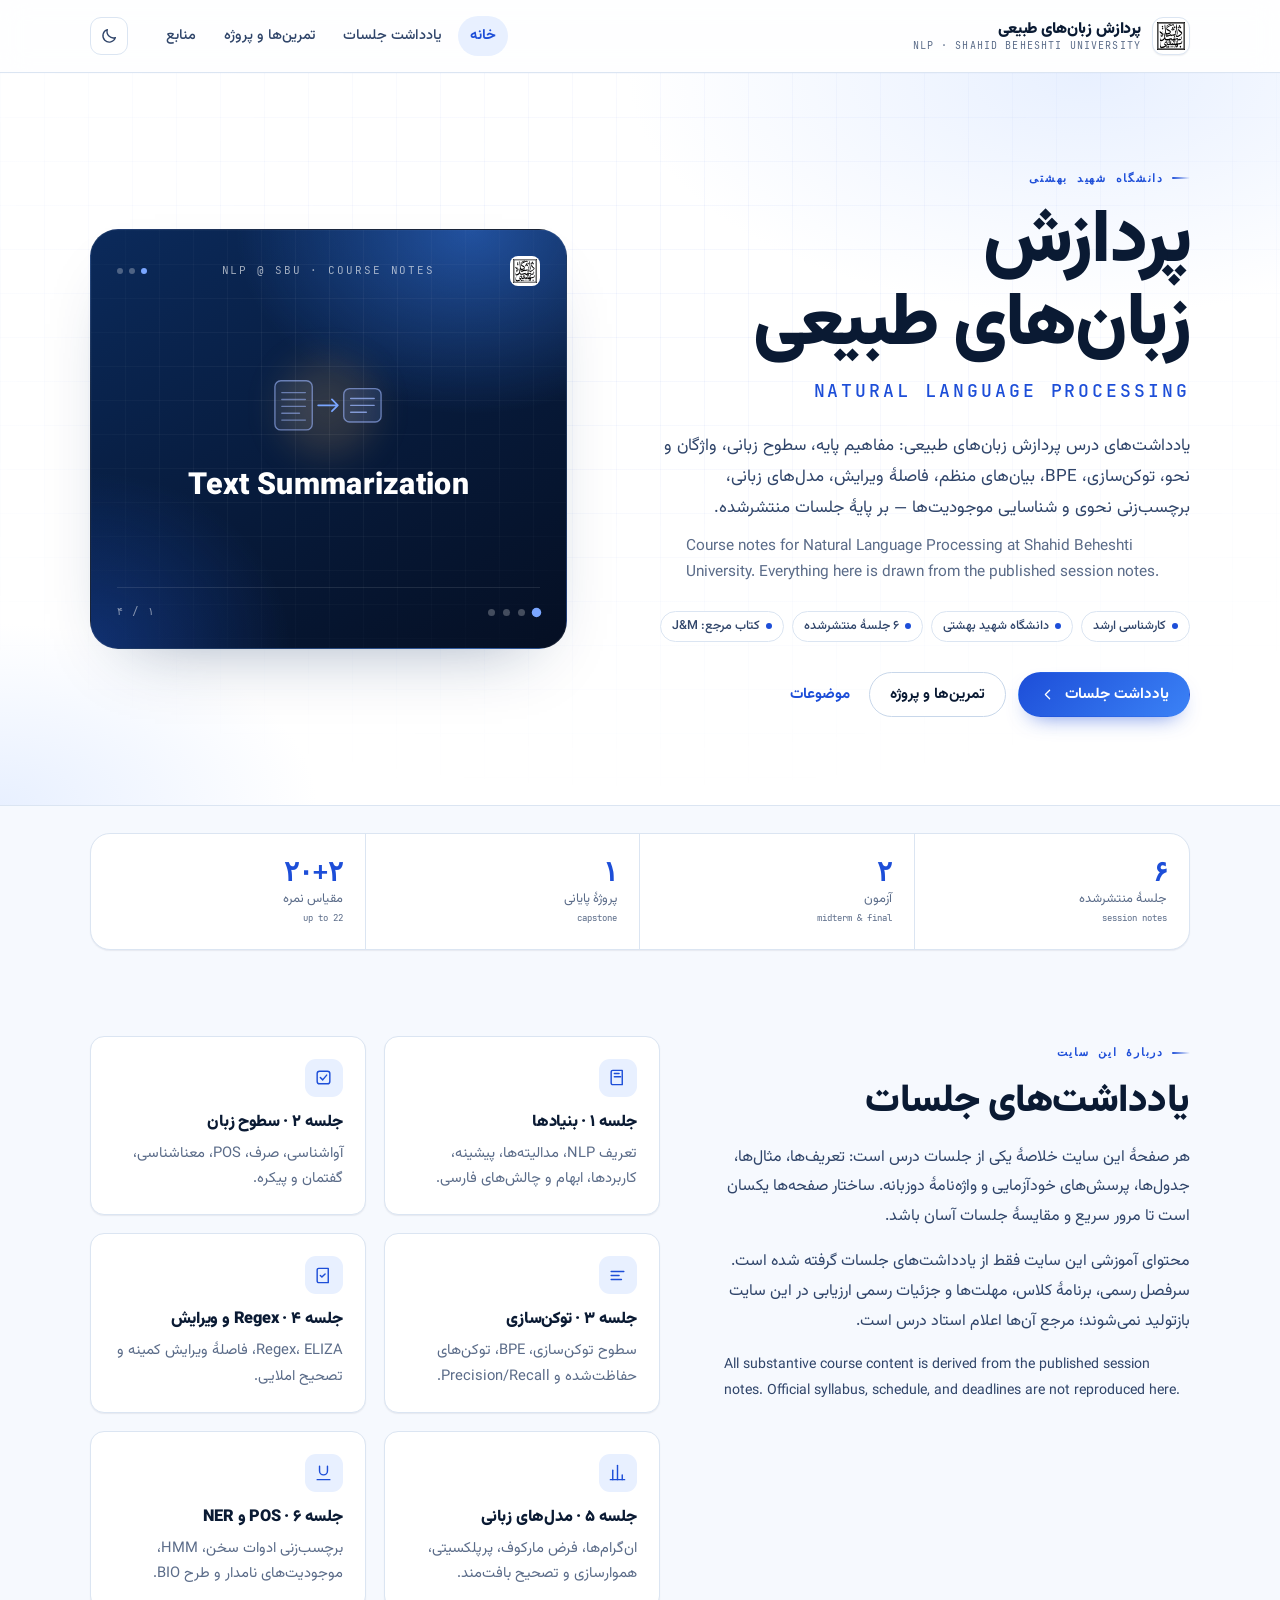
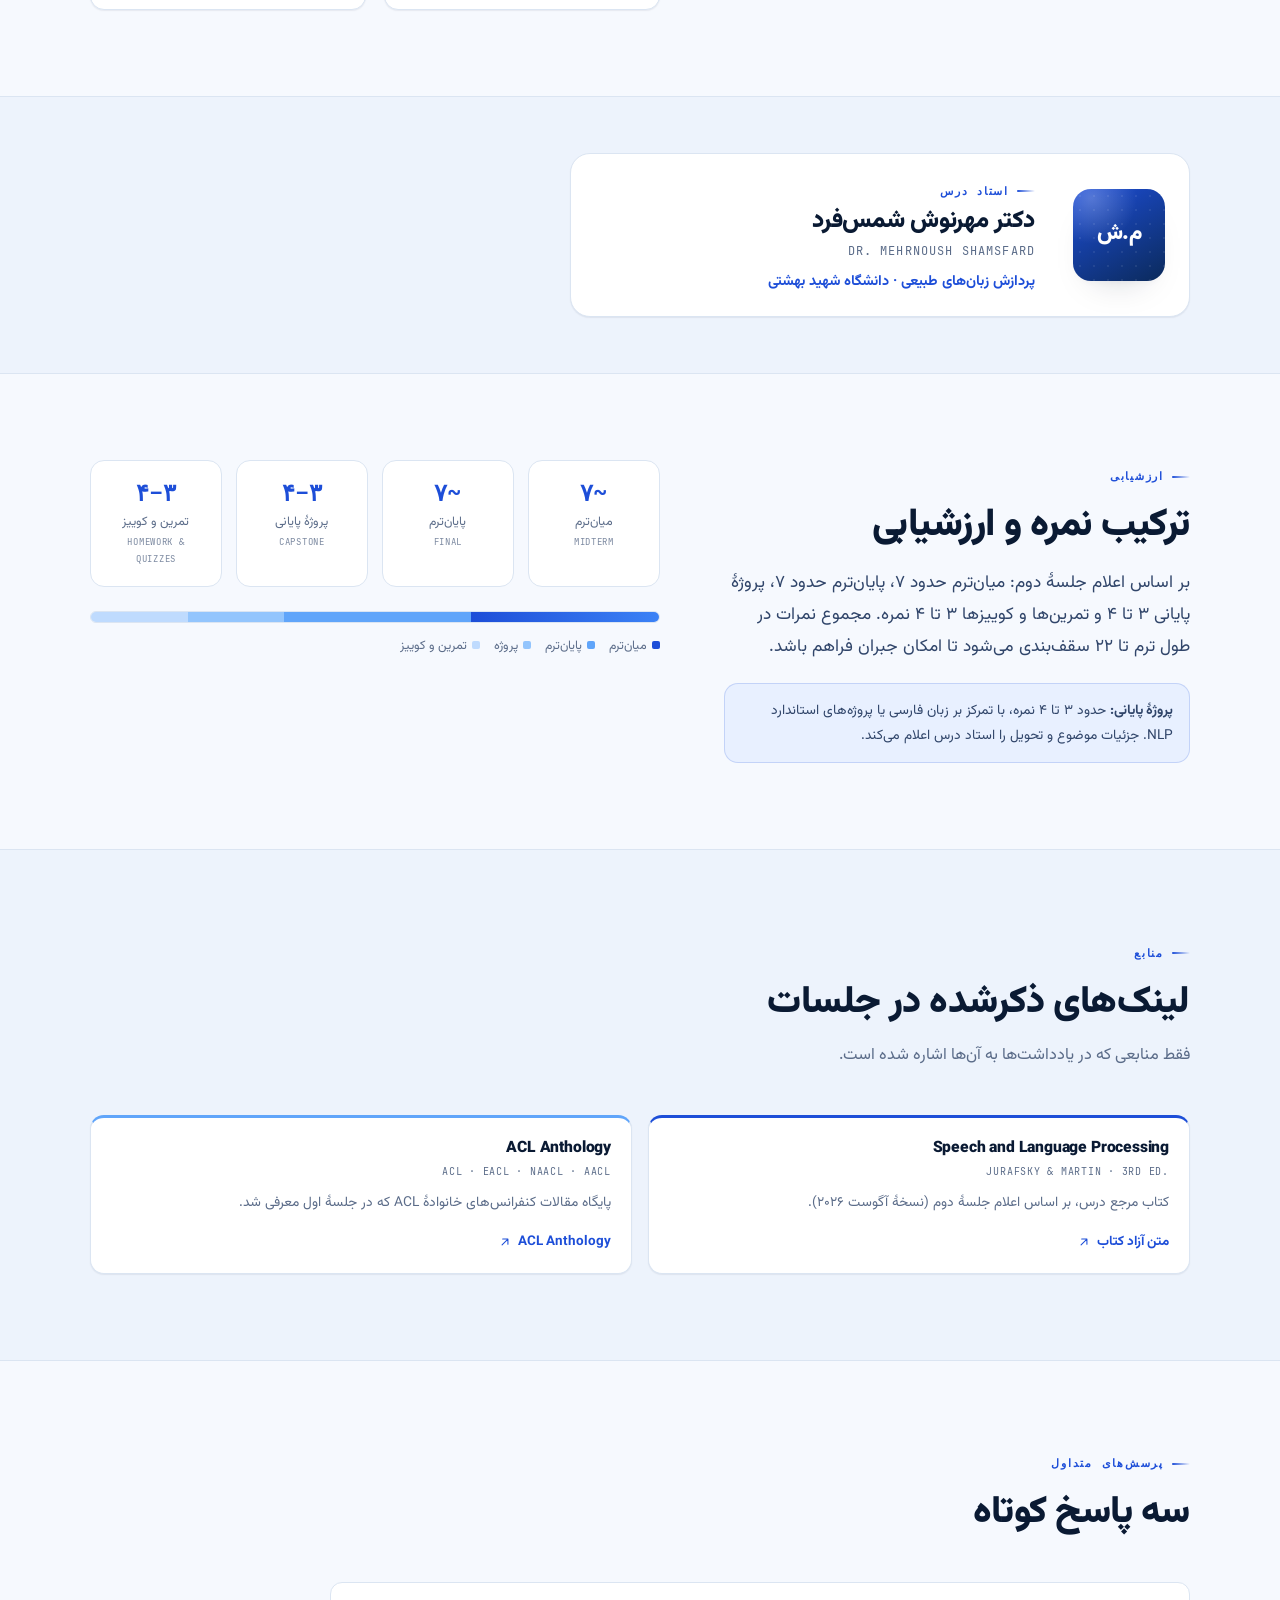
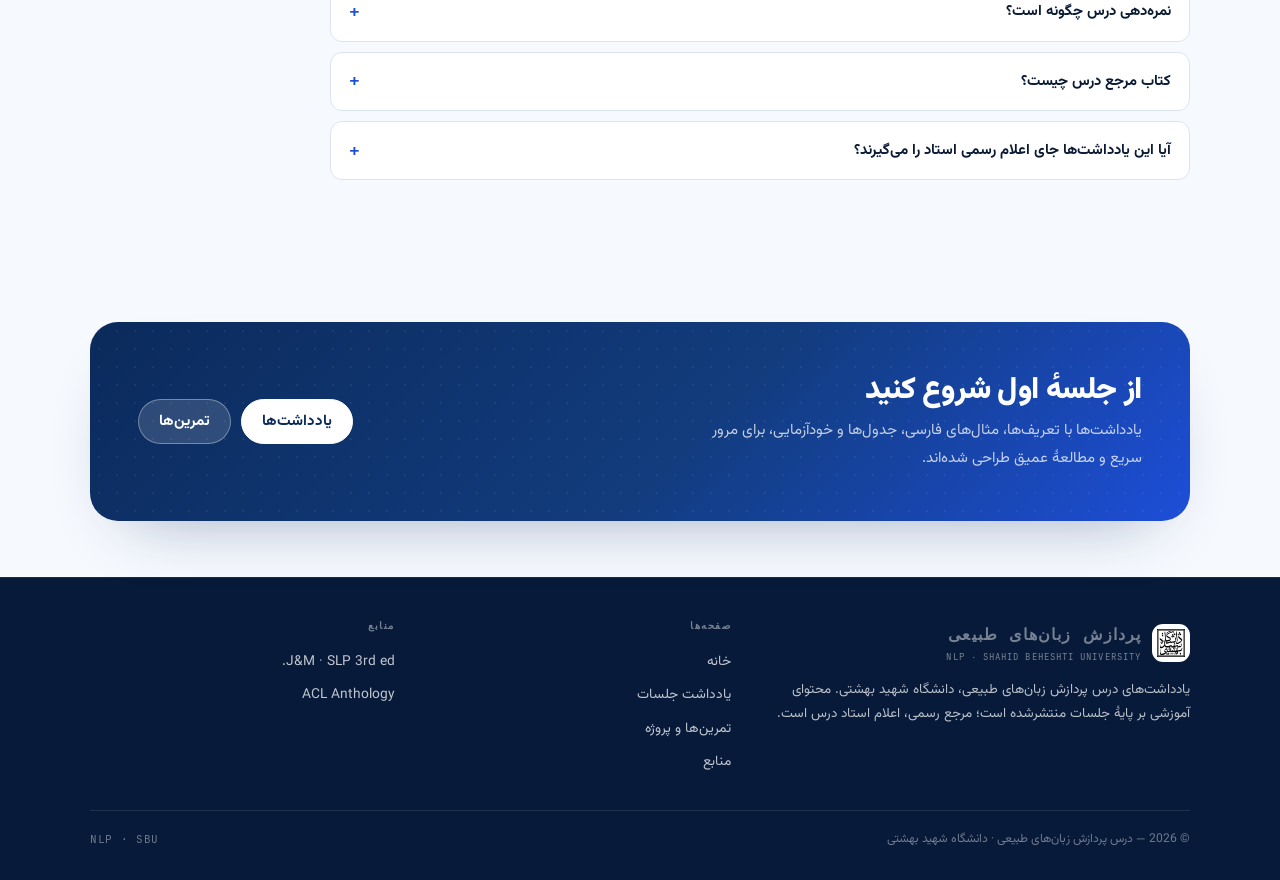
==== commit 24c12d12: "Fix formula/bidi issues in sessions 4-5 and slideshow timing - Session 4: recurrence as real math (D" ====
--- a/index.html
+++ b/index.html
@@ -83,17 +83,21 @@
           <span class="panel-dots"><span></span><span></span><span></span></span>
         </div>
         <div class="slides" data-slides>
-          <div class="slide slide--mt is-active">
+          <div class="slide slide--sum is-active">
             <div class="slide-icon"><svg viewBox="0 0 120 84" fill="none" aria-hidden="true">
-              <rect x="4" y="10" width="42" height="26" rx="8" fill="rgba(255,255,255,.06)" stroke="rgba(158,184,255,.6)" stroke-width="1.4"/>
-              <line x1="10" y1="42" x2="40" y2="42" stroke="rgba(158,184,255,.5)" stroke-width="1.4" stroke-linecap="round"/>
-              <path d="M52 23h14M60 17l6 6-6 6" stroke="#7aa6ff" stroke-width="1.8" stroke-linecap="round" stroke-linejoin="round"/>
-              <rect x="74" y="10" width="42" height="26" rx="8" fill="rgba(122,166,255,.12)" stroke="rgba(158,184,255,.6)" stroke-width="1.4"/>
-              <line x1="80" y1="42" x2="110" y2="42" stroke="rgba(158,184,255,.5)" stroke-width="1.4" stroke-linecap="round"/>
-              <text x="25" y="28" text-anchor="middle" font-size="13" fill="#cfe0ff" font-family="Vazirmatn, sans-serif">A</text>
-              <text x="95" y="28" text-anchor="middle" font-size="13" fill="#cfe0ff" font-family="Vazirmatn, sans-serif">ب</text>
+              <rect x="6" y="14" width="38" height="50" rx="6" fill="rgba(255,255,255,.06)" stroke="rgba(158,184,255,.6)" stroke-width="1.4"/>
+              <line x1="13" y1="26" x2="37" y2="26" stroke="rgba(158,184,255,.55)" stroke-width="1.4" stroke-linecap="round"/>
+              <line x1="13" y1="33" x2="37" y2="33" stroke="rgba(158,184,255,.55)" stroke-width="1.4" stroke-linecap="round"/>
+              <line x1="13" y1="40" x2="37" y2="40" stroke="rgba(158,184,255,.55)" stroke-width="1.4" stroke-linecap="round"/>
+              <line x1="13" y1="47" x2="31" y2="47" stroke="rgba(158,184,255,.55)" stroke-width="1.4" stroke-linecap="round"/>
+              <line x1="13" y1="54" x2="37" y2="54" stroke="rgba(158,184,255,.55)" stroke-width="1.4" stroke-linecap="round"/>
+              <path d="M50 39h20M64 33l6 6-6 6" stroke="#7aa6ff" stroke-width="1.8" stroke-linecap="round" stroke-linejoin="round"/>
+              <rect x="76" y="22" width="38" height="34" rx="6" fill="rgba(122,166,255,.12)" stroke="rgba(158,184,255,.6)" stroke-width="1.4"/>
+              <line x1="83" y1="32" x2="107" y2="32" stroke="rgba(158,184,255,.75)" stroke-width="1.4" stroke-linecap="round"/>
+              <line x1="83" y1="39" x2="107" y2="39" stroke="rgba(158,184,255,.75)" stroke-width="1.4" stroke-linecap="round"/>
+              <line x1="83" y1="46" x2="99" y2="46" stroke="rgba(158,184,255,.75)" stroke-width="1.4" stroke-linecap="round"/>
             </svg></div>
-            <div class="slide-main">Machine Translation</div>
+            <div class="slide-main">Text Summarization</div>
           </div>
           <div class="slide slide--asr">
             <div class="slide-icon"><svg viewBox="0 0 120 84" fill="none" aria-hidden="true">
--- a/assets/css/site.css
+++ b/assets/css/site.css
@@ -469,7 +469,7 @@
 @media (prefers-reduced-motion: reduce) {
   .slide-icon svg { animation: none; }
 }
-.slide--mt .slide-icon::before { background: rgba(122,166,255,.45); }
+.slide--sum .slide-icon::before { background: rgba(240,180,94,.35); }
 .slide--asr .slide-icon::before { background: rgba(110,207,228,.4); }
 .slide--bot .slide-icon::before { background: rgba(185,167,255,.4); }
 .slide--senti .slide-icon::before { background: rgba(97,211,185,.35); }
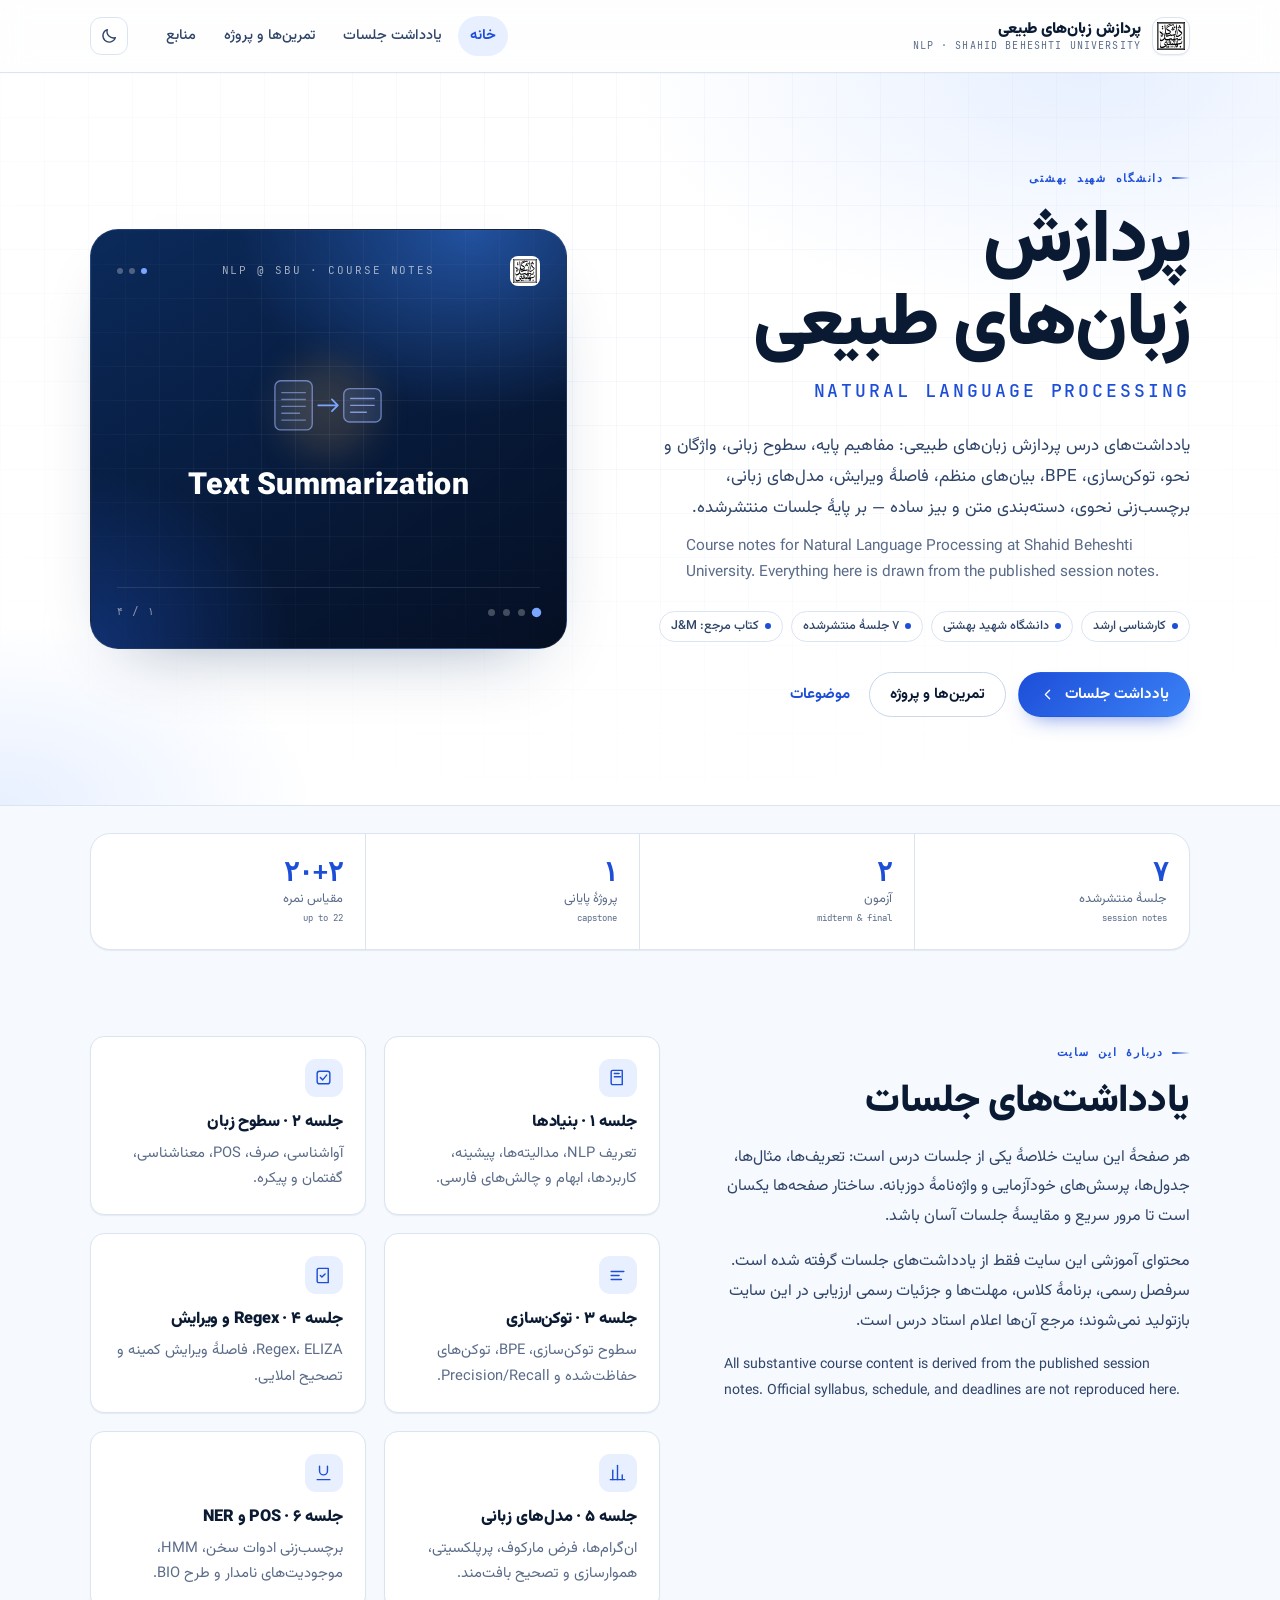
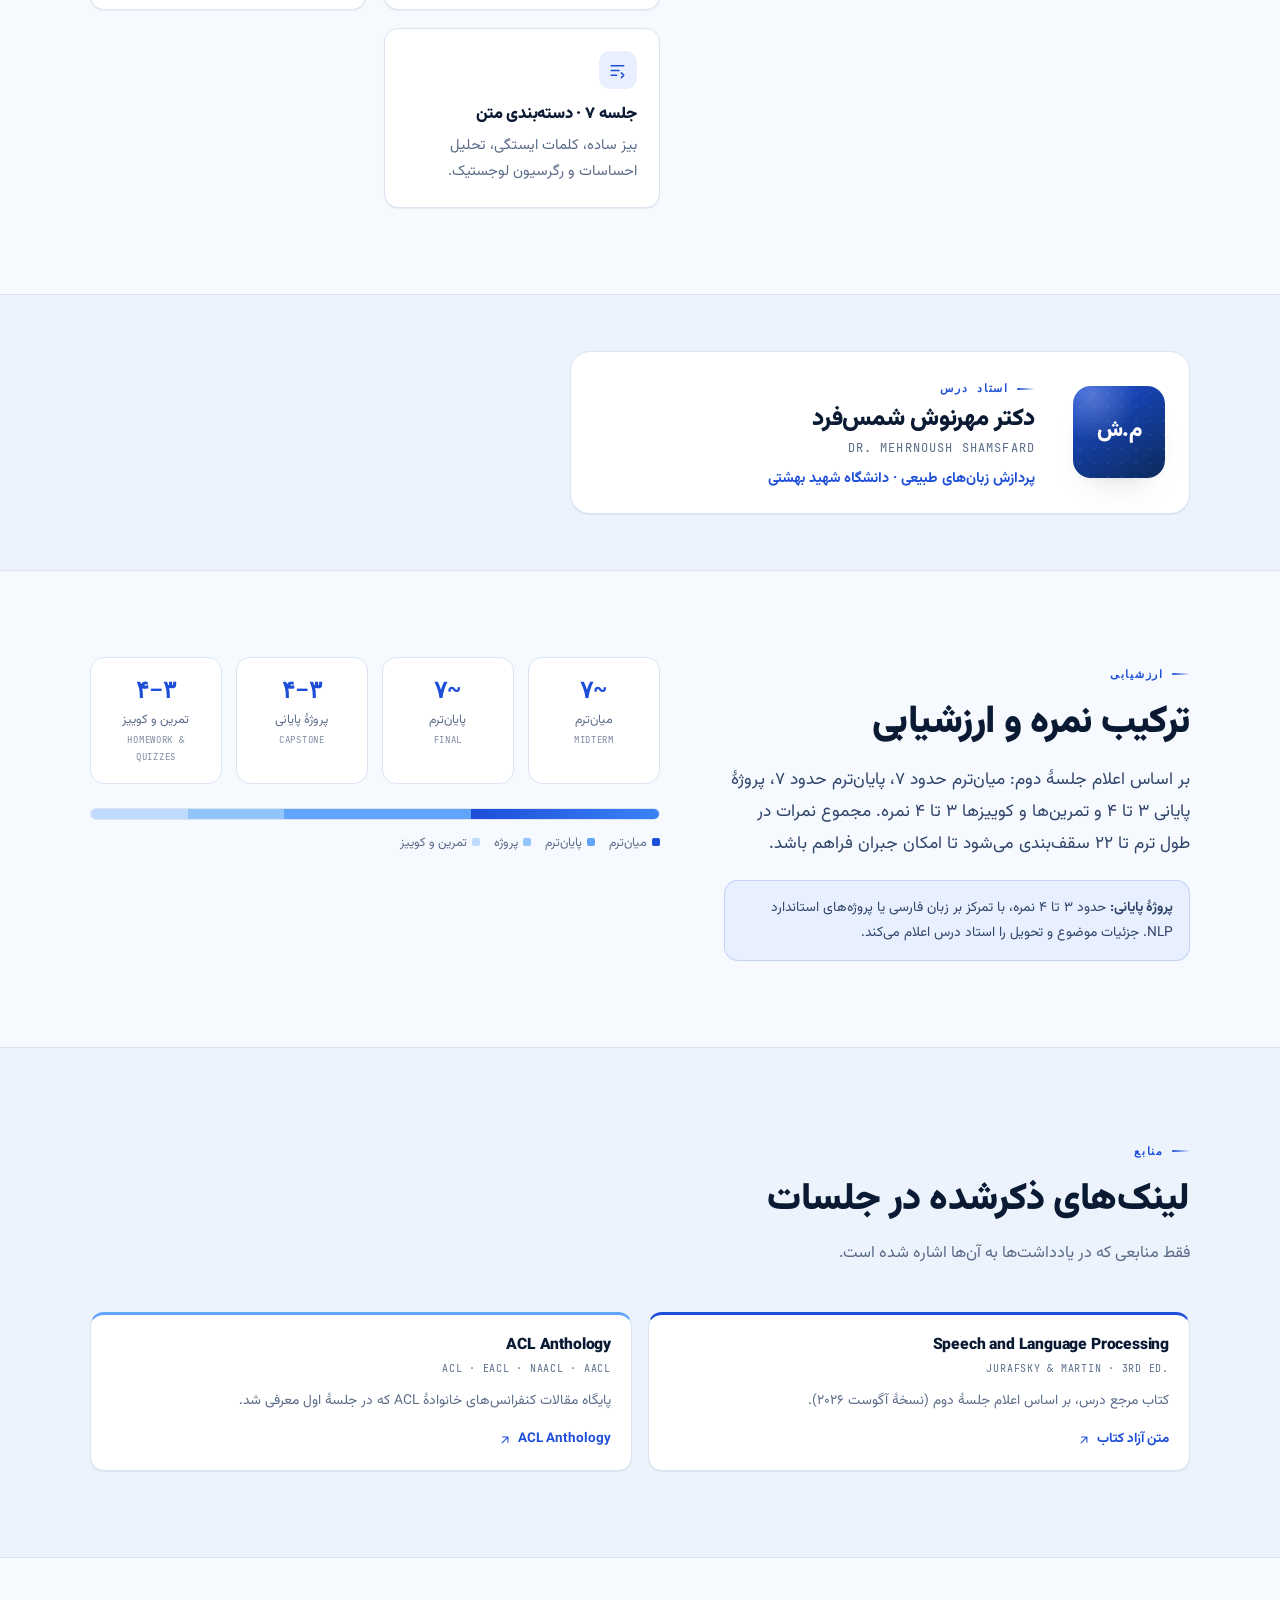
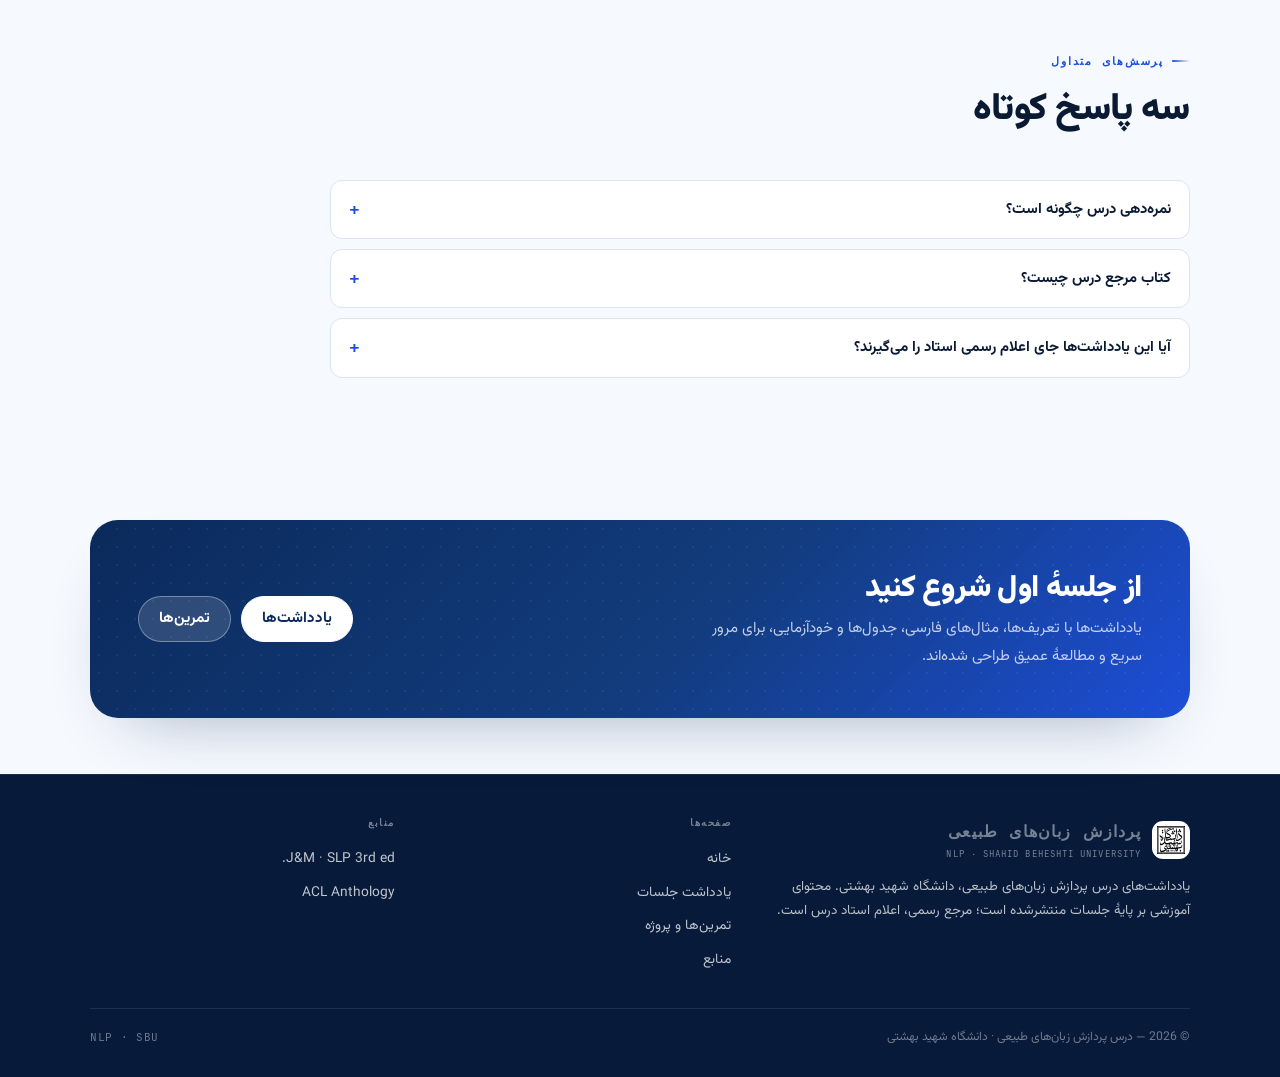
==== commit ae16514f: "Add session 7 notes: smoothing, text classification & Naive Bayes - New source content/sessions/sess" ====
--- a/index.html
+++ b/index.html
@@ -53,8 +53,8 @@
         <div class="hero-en" dir="ltr">Natural Language Processing</div>
         <p class="hero-lead">
           یادداشت‌های درس پردازش زبان‌های طبیعی: مفاهیم پایه، سطوح زبانی، واژگان و نحو،
-          توکن‌سازی، BPE، بیان‌های منظم، فاصلهٔ ویرایش، مدل‌های زبانی، برچسب‌زنی نحوی و
-          شناسایی موجودیت‌ها — بر پایهٔ جلسات منتشرشده.
+          توکن‌سازی، BPE، بیان‌های منظم، فاصلهٔ ویرایش، مدل‌های زبانی، برچسب‌زنی نحوی،
+          دسته‌بندی متن و بیز ساده — بر پایهٔ جلسات منتشرشده.
         </p>
         <p class="hero-lead-en" dir="ltr">
           Course notes for Natural Language Processing at Shahid Beheshti University.
@@ -63,7 +63,7 @@
         <div class="hero-meta">
           <span class="chip"><span class="dot"></span> کارشناسی ارشد</span>
           <span class="chip"><span class="dot"></span> دانشگاه شهید بهشتی</span>
-          <span class="chip"><span class="dot"></span> ۶ جلسهٔ منتشرشده</span>
+          <span class="chip"><span class="dot"></span> ۷ جلسهٔ منتشرشده</span>
           <span class="chip"><span class="dot"></span> کتاب مرجع: J&amp;M</span>
         </div>
         <div class="hero-actions">
@@ -161,7 +161,7 @@
 
   <div class="container" style="margin-top:-1px">
     <div class="stats" style="margin-top:28px">
-      <div class="stat"><div class="stat-value">۶</div><div class="stat-label">جلسهٔ منتشرشده<br><span class="mono" style="font-size:9px" dir="ltr">session notes</span></div></div>
+      <div class="stat"><div class="stat-value">۷</div><div class="stat-label">جلسهٔ منتشرشده<br><span class="mono" style="font-size:9px" dir="ltr">session notes</span></div></div>
       <div class="stat"><div class="stat-value">۲</div><div class="stat-label">آزمون<br><span class="mono" style="font-size:9px" dir="ltr">midterm &amp; final</span></div></div>
       <div class="stat"><div class="stat-value">۱</div><div class="stat-label">پروژهٔ پایانی<br><span class="mono" style="font-size:9px" dir="ltr">capstone</span></div></div>
       <div class="stat"><div class="stat-value">۲۰+۲</div><div class="stat-label">مقیاس نمره<br><span class="mono" style="font-size:9px" dir="ltr">up to 22</span></div></div>
@@ -221,6 +221,11 @@
           <h3>جلسه ۶ · POS و NER</h3>
           <p>برچسب‌زنی ادوات سخن، HMM، موجودیت‌های نامدار و طرح BIO.</p>
         </a>
+        <a class="card" href="sessions/session-07.html" style="text-decoration:none;color:inherit">
+          <div class="card-icon"><svg viewBox="0 0 24 24" fill="none" stroke="currentColor" stroke-width="1.8" stroke-linecap="round" stroke-linejoin="round" aria-hidden="true"><path d="M4 6h16M4 12h10M4 18h7"/><path d="m17 15 3 3-3 3"/></svg></div>
+          <h3>جلسه ۷ · دسته‌بندی متن</h3>
+          <p>بیز ساده، کلمات ایستگی، تحلیل احساسات و رگرسیون لوجستیک.</p>
+        </a>
       </div>
     </div>
   </section>
--- a/assets/css/site.css
+++ b/assets/css/site.css
@@ -1231,6 +1231,7 @@
 .math .m-sp { display: inline-block; width: 1.1em; }
 .math .m-sp2 { width: 2.3em; }
 .math .m-thsp { display: inline-block; width: .18em; }
+.math .m-thsp2 { width: .36em; }
 .callout .math { white-space: normal; }
 .prose .persian-block {
   direction: rtl; text-align: right; background: var(--brand-soft);
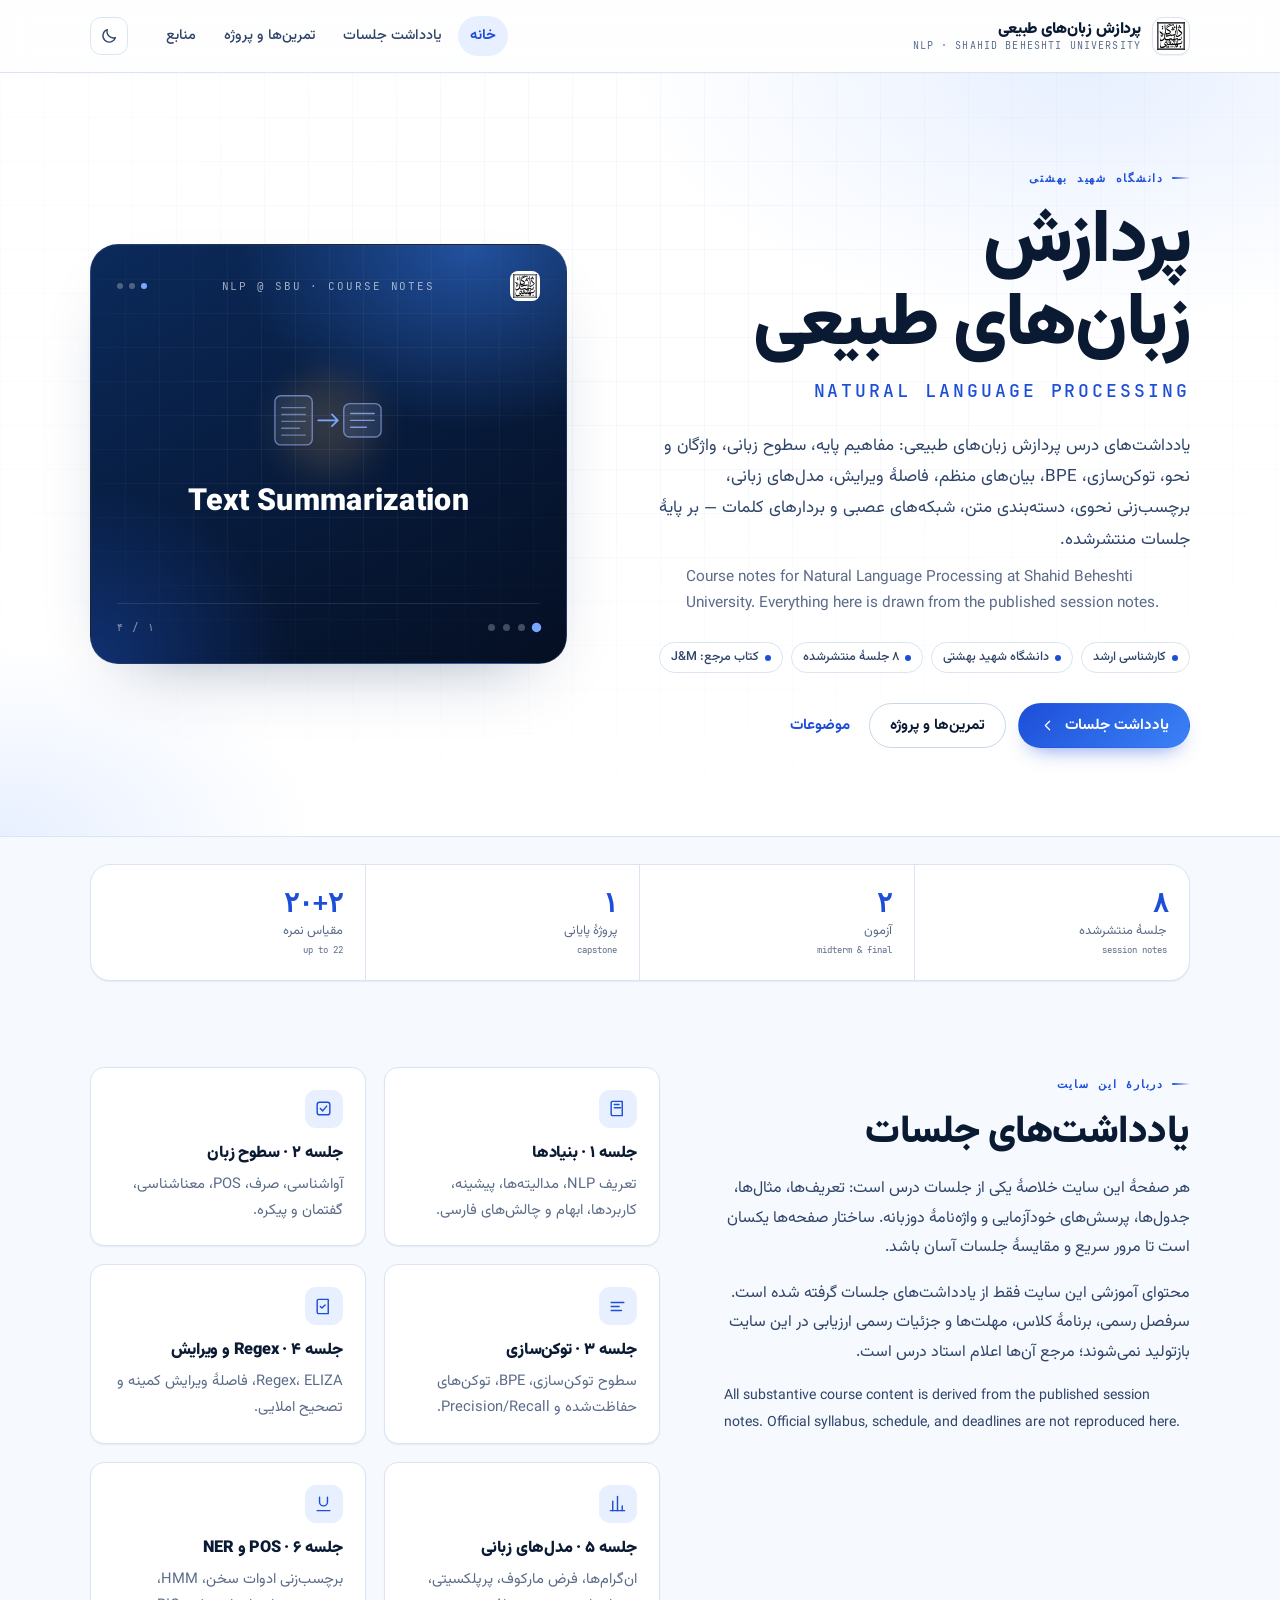
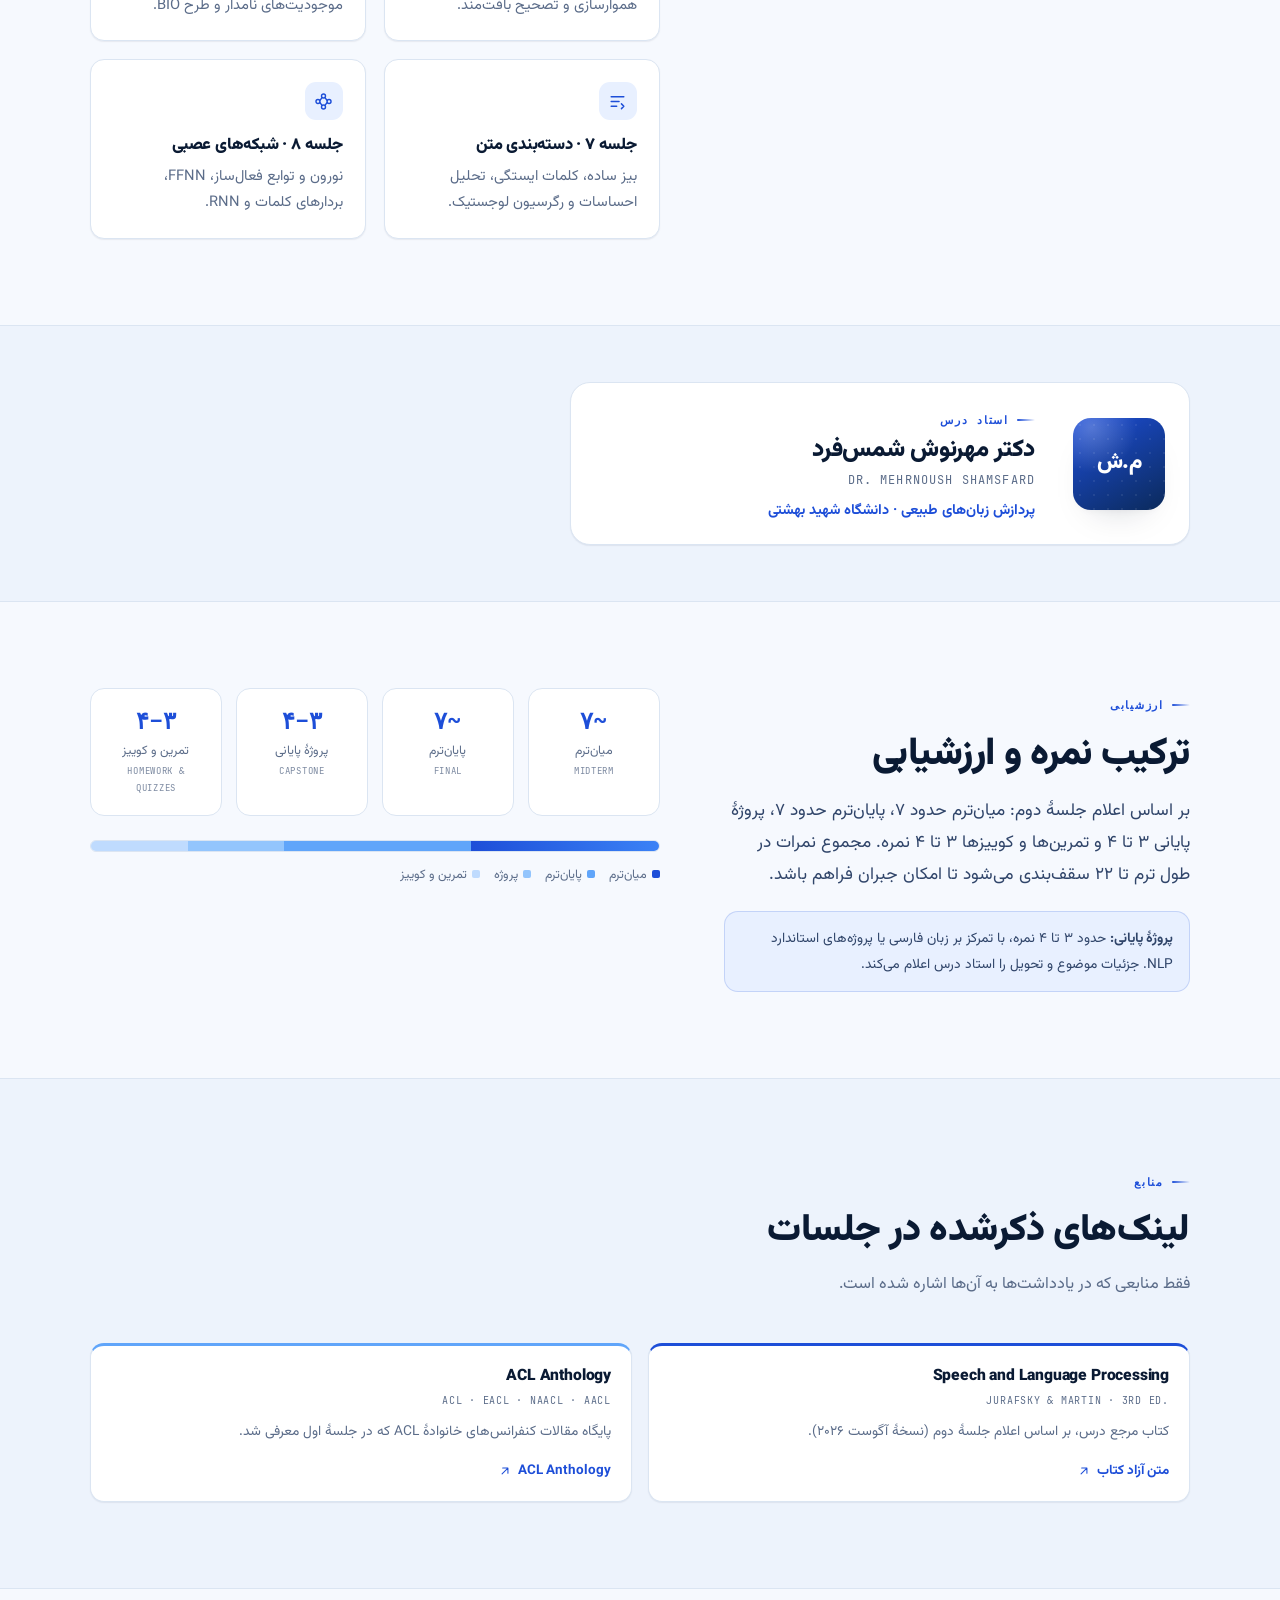
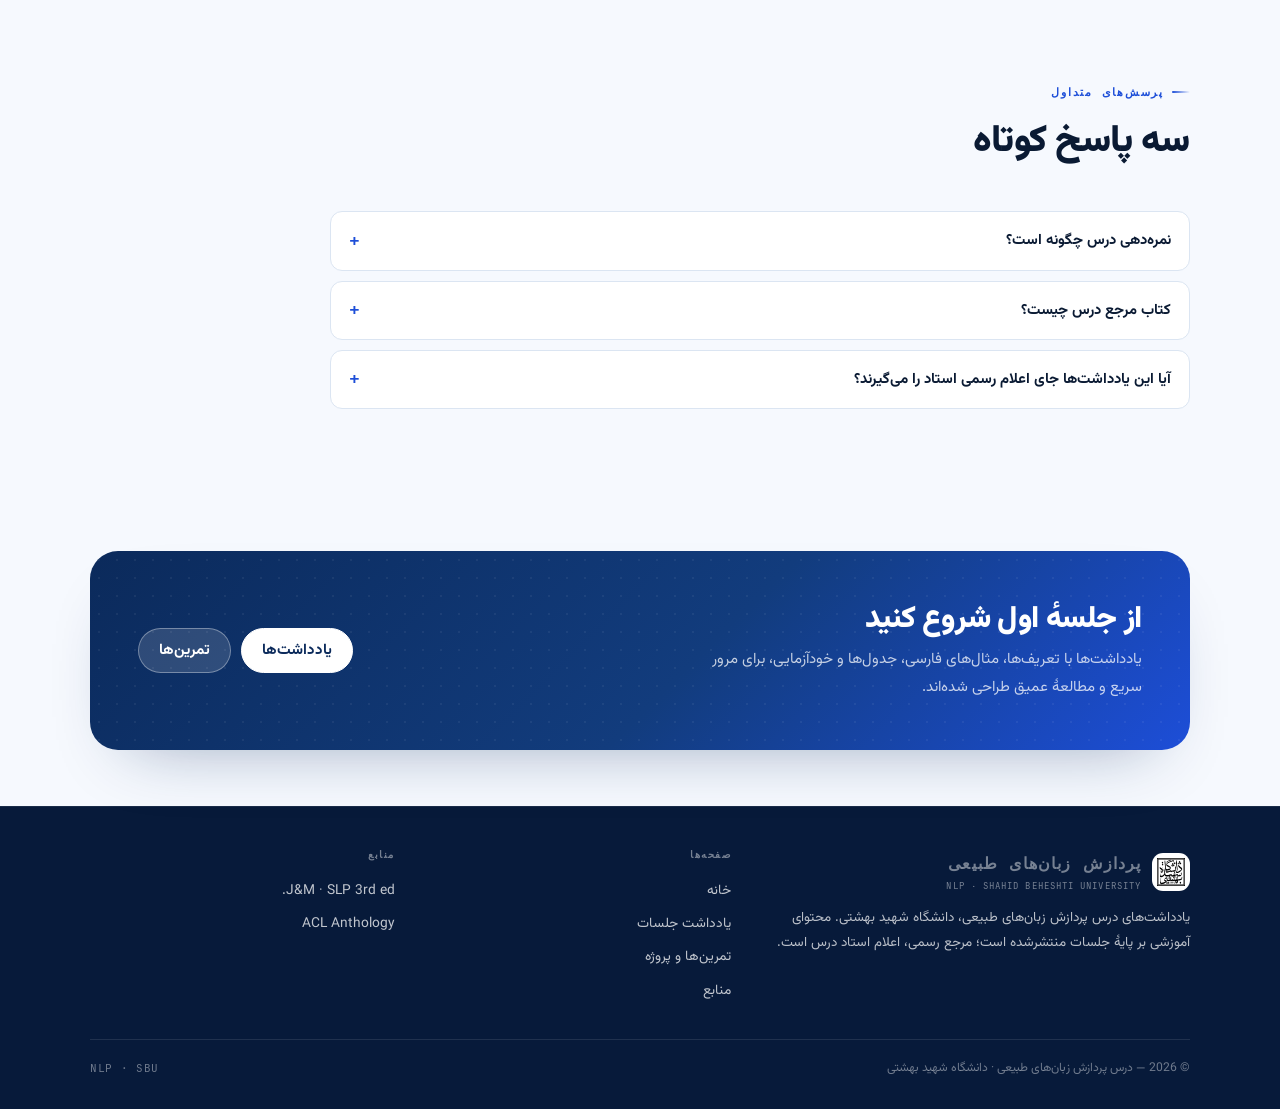
==== commit 25280c2a: "Add session 8 notes: neural networks & word embeddings - New source content/sessions/session-08.md c" ====
--- a/index.html
+++ b/index.html
@@ -54,7 +54,7 @@
         <p class="hero-lead">
           یادداشت‌های درس پردازش زبان‌های طبیعی: مفاهیم پایه، سطوح زبانی، واژگان و نحو،
           توکن‌سازی، BPE، بیان‌های منظم، فاصلهٔ ویرایش، مدل‌های زبانی، برچسب‌زنی نحوی،
-          دسته‌بندی متن و بیز ساده — بر پایهٔ جلسات منتشرشده.
+          دسته‌بندی متن، شبکه‌های عصبی و بردارهای کلمات — بر پایهٔ جلسات منتشرشده.
         </p>
         <p class="hero-lead-en" dir="ltr">
           Course notes for Natural Language Processing at Shahid Beheshti University.
@@ -63,7 +63,7 @@
         <div class="hero-meta">
           <span class="chip"><span class="dot"></span> کارشناسی ارشد</span>
           <span class="chip"><span class="dot"></span> دانشگاه شهید بهشتی</span>
-          <span class="chip"><span class="dot"></span> ۷ جلسهٔ منتشرشده</span>
+          <span class="chip"><span class="dot"></span> ۸ جلسهٔ منتشرشده</span>
           <span class="chip"><span class="dot"></span> کتاب مرجع: J&amp;M</span>
         </div>
         <div class="hero-actions">
@@ -161,7 +161,7 @@
 
   <div class="container" style="margin-top:-1px">
     <div class="stats" style="margin-top:28px">
-      <div class="stat"><div class="stat-value">۷</div><div class="stat-label">جلسهٔ منتشرشده<br><span class="mono" style="font-size:9px" dir="ltr">session notes</span></div></div>
+      <div class="stat"><div class="stat-value">۸</div><div class="stat-label">جلسهٔ منتشرشده<br><span class="mono" style="font-size:9px" dir="ltr">session notes</span></div></div>
       <div class="stat"><div class="stat-value">۲</div><div class="stat-label">آزمون<br><span class="mono" style="font-size:9px" dir="ltr">midterm &amp; final</span></div></div>
       <div class="stat"><div class="stat-value">۱</div><div class="stat-label">پروژهٔ پایانی<br><span class="mono" style="font-size:9px" dir="ltr">capstone</span></div></div>
       <div class="stat"><div class="stat-value">۲۰+۲</div><div class="stat-label">مقیاس نمره<br><span class="mono" style="font-size:9px" dir="ltr">up to 22</span></div></div>
@@ -226,6 +226,11 @@
           <h3>جلسه ۷ · دسته‌بندی متن</h3>
           <p>بیز ساده، کلمات ایستگی، تحلیل احساسات و رگرسیون لوجستیک.</p>
         </a>
+        <a class="card" href="sessions/session-08.html" style="text-decoration:none;color:inherit">
+          <div class="card-icon"><svg viewBox="0 0 24 24" fill="none" stroke="currentColor" stroke-width="1.8" stroke-linecap="round" stroke-linejoin="round" aria-hidden="true"><circle cx="5" cy="12" r="2.5"/><circle cx="12" cy="5" r="2.5"/><circle cx="12" cy="19" r="2.5"/><circle cx="19" cy="12" r="2.5"/><path d="M7.3 10.8 10 7.4M7.3 13.2l2.7 3.4M14 7.4l2.7 3.4M14 16.6l2.7-3.4"/></svg></div>
+          <h3>جلسه ۸ · شبکه‌های عصبی</h3>
+          <p>نورون و توابع فعال‌ساز، FFNN، بردارهای کلمات و RNN.</p>
+        </a>
       </div>
     </div>
   </section>
--- a/assets/css/site.css
+++ b/assets/css/site.css
@@ -1233,6 +1233,14 @@
 .math .m-thsp { display: inline-block; width: .18em; }
 .math .m-thsp2 { width: .36em; }
 .callout .math { white-space: normal; }
+
+/* Diagrams (SVG figures in session notes) */
+.prose .diagram {
+  margin: 22px 0; text-align: center; padding: 14px;
+  background: var(--surface-2); border: 1px solid var(--line);
+  border-radius: 12px; overflow-x: auto;
+}
+.prose .diagram svg { max-width: 100%; height: auto; display: block; margin: 0 auto; }
 .prose .persian-block {
   direction: rtl; text-align: right; background: var(--brand-soft);
   border-radius: 10px; padding: 14px 18px; margin: 16px 0;
